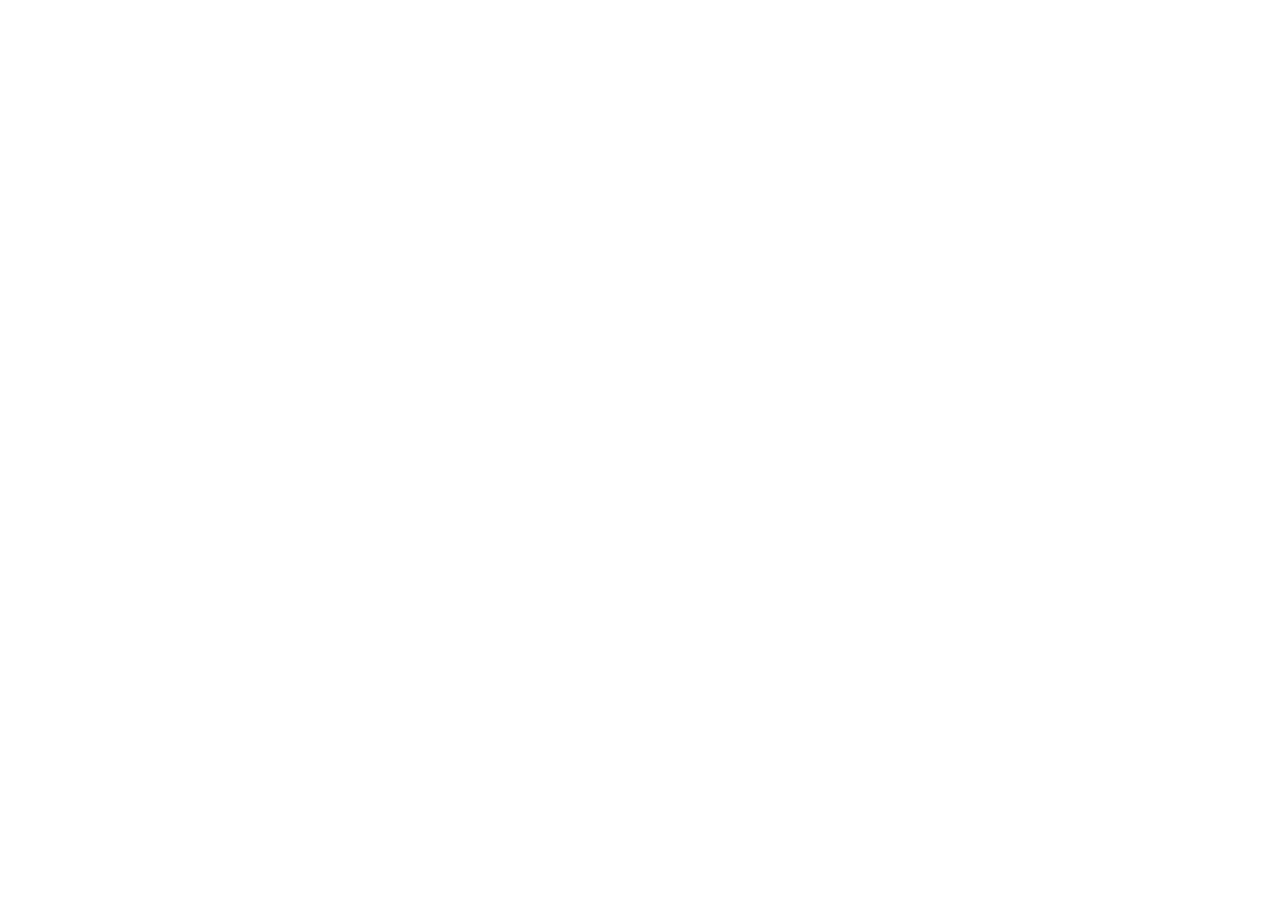
==== docs/index.html @ 8320aa5f "Initial commit" ====
<html>
    <head>
        <!-- Load the latest Swagger UI code and style from npm using unpkg.com -->
        <script src="https://unpkg.com/swagger-ui-dist@3/swagger-ui-bundle.js"></script>
        <link rel="stylesheet" type="text/css" href="https://unpkg.com/swagger-ui-dist@3/swagger-ui.css"/>
        <title>BNG Blaster Control Daemon</title>
    </head>
    <body>
        <div id="swagger-ui"></div> <!-- Div to hold the UI component -->
        <script>
            window.onload = function () {
                // Begin Swagger UI call region
                const ui = SwaggerUIBundle({
                    url: "swagger.yaml", //Location of Open API spec in the repo
                    dom_id: '#swagger-ui',
                    deepLinking: true,
                    presets: [
                        SwaggerUIBundle.presets.apis,
                        SwaggerUIBundle.SwaggerUIStandalonePreset
                    ],
                    plugins: [
                        SwaggerUIBundle.plugins.DownloadUrl
                    ],
                })
                window.ui = ui
            }
        </script>
    </body>
</html>
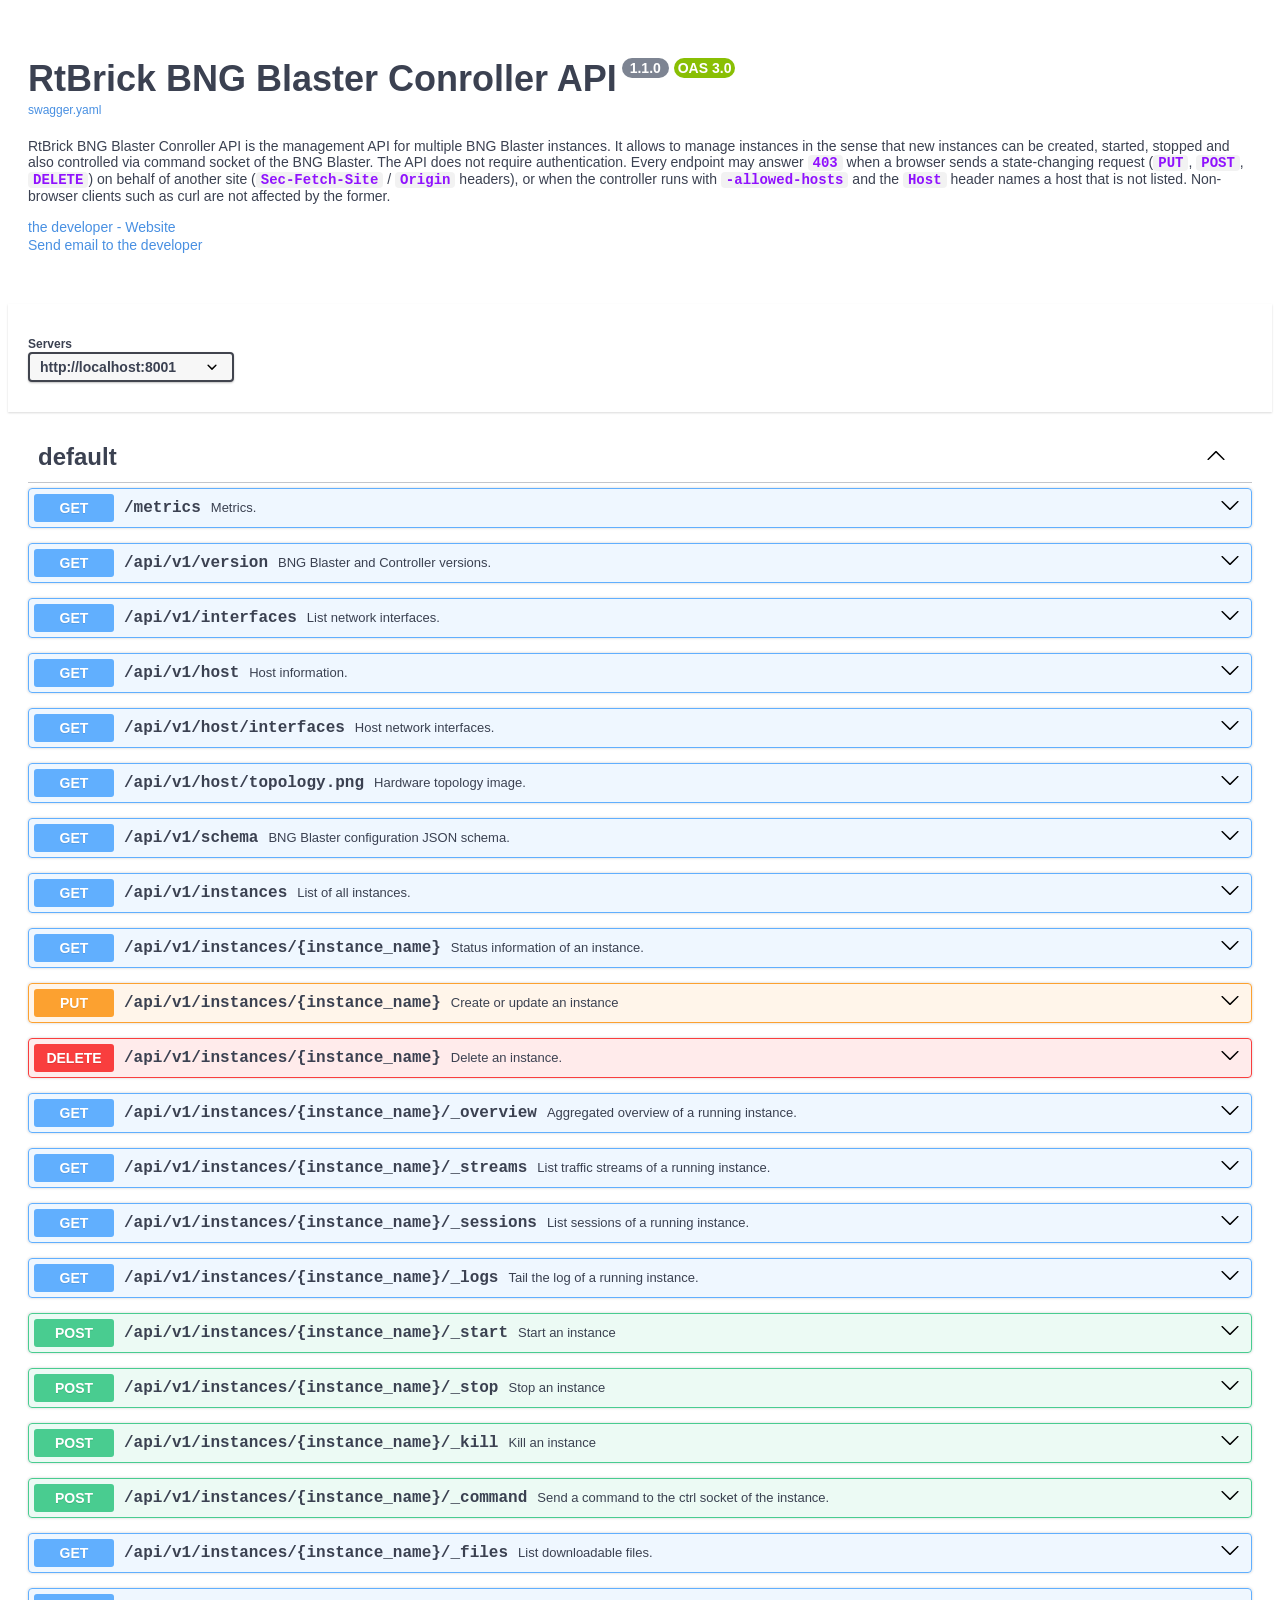
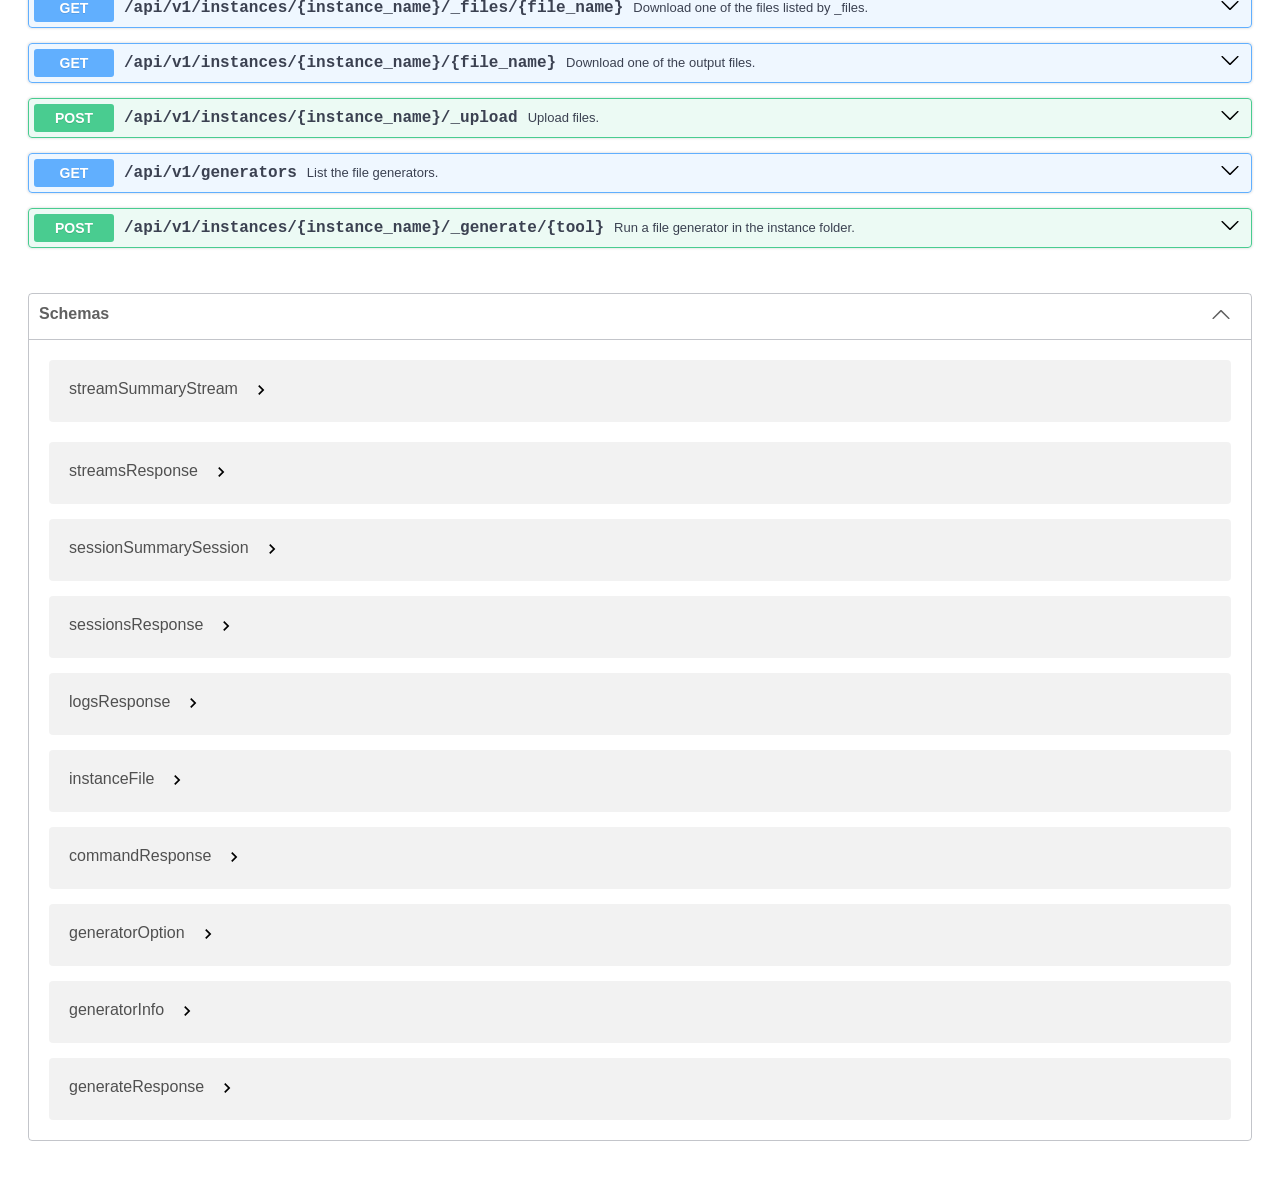
==== commit a0daaabc: "server: serve a vendored Swagger UI without inline script The /docs/ page loaded swagger-ui-dist@3 f" ====
--- a/docs/index.html
+++ b/docs/index.html
@@ -1,29 +1,16 @@
-<html>
+<!DOCTYPE html>
+<html lang="en">
     <head>
-        <!-- Load the latest Swagger UI code and style from npm using unpkg.com -->
-        <script src="https://unpkg.com/swagger-ui-dist@3/swagger-ui-bundle.js"></script>
-        <link rel="stylesheet" type="text/css" href="https://unpkg.com/swagger-ui-dist@3/swagger-ui.css"/>
+        <meta charset="utf-8">
         <title>BNG Blaster Control Daemon</title>
+        <!-- Swagger UI is vendored (swagger-ui/, see its README), so the page
+             loads no third-party script; served by the controller as well as
+             by GitHub Pages. -->
+        <link rel="stylesheet" type="text/css" href="swagger-ui/swagger-ui.css">
+        <script src="swagger-ui/swagger-ui-bundle.js"></script>
+        <script src="swagger-initializer.js"></script>
     </head>
     <body>
-        <div id="swagger-ui"></div> <!-- Div to hold the UI component -->
-        <script>
-            window.onload = function () {
-                // Begin Swagger UI call region
-                const ui = SwaggerUIBundle({
-                    url: "swagger.yaml", //Location of Open API spec in the repo
-                    dom_id: '#swagger-ui',
-                    deepLinking: true,
-                    presets: [
-                        SwaggerUIBundle.presets.apis,
-                        SwaggerUIBundle.SwaggerUIStandalonePreset
-                    ],
-                    plugins: [
-                        SwaggerUIBundle.plugins.DownloadUrl
-                    ],
-                })
-                window.ui = ui
-            }
-        </script>
+        <div id="swagger-ui"></div>
     </body>
-</html>+</html>
--- a/docs/swagger-ui/swagger-ui.css
+++ b/docs/swagger-ui/swagger-ui.css
@@ -0,0 +1,3 @@
+.swagger-ui{color:#3b4151;container-name:swagger-ui;container-type:inline-size;/*! normalize.css v7.0.0 | MIT License | github.com/necolas/normalize.css */font-family:sans-serif}.swagger-ui html{line-height:1.15;-ms-text-size-adjust:100%;-webkit-text-size-adjust:100%}.swagger-ui body{margin:0}.swagger-ui article,.swagger-ui aside,.swagger-ui footer,.swagger-ui header,.swagger-ui nav,.swagger-ui section{display:block}.swagger-ui h1{font-size:2em;margin:.67em 0}.swagger-ui figcaption,.swagger-ui figure,.swagger-ui main{display:block}.swagger-ui figure{margin:1em 40px}.swagger-ui hr{box-sizing:content-box;height:0;overflow:visible}.swagger-ui pre{font-family:monospace,monospace;font-size:1em}.swagger-ui a{background-color:transparent;-webkit-text-decoration-skip:objects}.swagger-ui abbr[title]{border-bottom:none;text-decoration:underline;-webkit-text-decoration:underline dotted;text-decoration:underline dotted}.swagger-ui b,.swagger-ui strong{font-weight:inherit;font-weight:bolder}.swagger-ui code,.swagger-ui kbd,.swagger-ui samp{font-family:monospace,monospace;font-size:1em}.swagger-ui dfn{font-style:italic}.swagger-ui mark{background-color:#ff0;color:#000}.swagger-ui small{font-size:80%}.swagger-ui sub,.swagger-ui sup{font-size:75%;line-height:0;position:relative;vertical-align:baseline}.swagger-ui sub{bottom:-.25em}.swagger-ui sup{top:-.5em}.swagger-ui audio,.swagger-ui video{display:inline-block}.swagger-ui audio:not([controls]){display:none;height:0}.swagger-ui img{border-style:none}.swagger-ui svg:not(:root){overflow:hidden}.swagger-ui button,.swagger-ui input,.swagger-ui optgroup,.swagger-ui select,.swagger-ui textarea{font-family:sans-serif;font-size:100%;line-height:1.15;margin:0}.swagger-ui button,.swagger-ui input{overflow:visible}.swagger-ui button,.swagger-ui select{text-transform:none}.swagger-ui [type=reset],.swagger-ui [type=submit],.swagger-ui button,.swagger-ui html [type=button]{-webkit-appearance:button}.swagger-ui [type=button]::-moz-focus-inner,.swagger-ui [type=reset]::-moz-focus-inner,.swagger-ui [type=submit]::-moz-focus-inner,.swagger-ui button::-moz-focus-inner{border-style:none;padding:0}.swagger-ui [type=button]:-moz-focusring,.swagger-ui [type=reset]:-moz-focusring,.swagger-ui [type=submit]:-moz-focusring,.swagger-ui button:-moz-focusring{outline:1px dotted ButtonText}.swagger-ui fieldset{padding:.35em .75em .625em}.swagger-ui legend{box-sizing:border-box;color:inherit;display:table;max-width:100%;padding:0;white-space:normal}.swagger-ui progress{display:inline-block;vertical-align:baseline}.swagger-ui textarea{overflow:auto}.swagger-ui [type=checkbox],.swagger-ui [type=radio]{box-sizing:border-box;padding:0}.swagger-ui [type=number]::-webkit-inner-spin-button,.swagger-ui [type=number]::-webkit-outer-spin-button{height:auto}.swagger-ui [type=search]{-webkit-appearance:textfield;outline-offset:-2px}.swagger-ui [type=search]::-webkit-search-cancel-button,.swagger-ui [type=search]::-webkit-search-decoration{-webkit-appearance:none}.swagger-ui ::-webkit-file-upload-button{-webkit-appearance:button;font:inherit}.swagger-ui details,.swagger-ui menu{display:block}.swagger-ui summary{display:list-item}.swagger-ui canvas{display:inline-block}.swagger-ui [hidden],.swagger-ui template{display:none}.swagger-ui .debug *{outline:1px solid gold}.swagger-ui .debug-white *{outline:1px solid #fff}.swagger-ui .debug-black *{outline:1px solid #000}.swagger-ui .debug-grid{background:transparent url([data-uri]) repeat 0 0}.swagger-ui .debug-grid-16{background:transparent url([data-uri]) repeat 0 0}.swagger-ui .debug-grid-8-solid{background:#fff url([data-uri]) repeat 0 0}.swagger-ui .debug-grid-16-solid{background:#fff url([data-uri]) repeat 0 0}.swagger-ui .border-box,.swagger-ui a,.swagger-ui article,.swagger-ui body,.swagger-ui code,.swagger-ui dd,.swagger-ui div,.swagger-ui dl,.swagger-ui dt,.swagger-ui fieldset,.swagger-ui footer,.swagger-ui form,.swagger-ui h1,.swagger-ui h2,.swagger-ui h3,.swagger-ui h4,.swagger-ui h5,.swagger-ui h6,.swagger-ui header,.swagger-ui html,.swagger-ui input[type=email],.swagger-ui input[type=number],.swagger-ui input[type=password],.swagger-ui input[type=tel],.swagger-ui input[type=text],.swagger-ui input[type=url],.swagger-ui legend,.swagger-ui li,.swagger-ui main,.swagger-ui ol,.swagger-ui p,.swagger-ui pre,.swagger-ui section,.swagger-ui table,.swagger-ui td,.swagger-ui textarea,.swagger-ui th,.swagger-ui tr,.swagger-ui ul{box-sizing:border-box}.swagger-ui .aspect-ratio{height:0;position:relative}.swagger-ui .aspect-ratio--16x9{padding-bottom:56.25%}.swagger-ui .aspect-ratio--9x16{padding-bottom:177.77%}.swagger-ui .aspect-ratio--4x3{padding-bottom:75%}.swagger-ui .aspect-ratio--3x4{padding-bottom:133.33%}.swagger-ui .aspect-ratio--6x4{padding-bottom:66.6%}.swagger-ui .aspect-ratio--4x6{padding-bottom:150%}.swagger-ui .aspect-ratio--8x5{padding-bottom:62.5%}.swagger-ui .aspect-ratio--5x8{padding-bottom:160%}.swagger-ui .aspect-ratio--7x5{padding-bottom:71.42%}.swagger-ui .aspect-ratio--5x7{padding-bottom:140%}.swagger-ui .aspect-ratio--1x1{padding-bottom:100%}.swagger-ui .aspect-ratio--object{bottom:0;height:100%;left:0;position:absolute;right:0;top:0;width:100%;z-index:100}@media screen and (min-width:30em){.swagger-ui .aspect-ratio-ns{height:0;position:relative}.swagger-ui .aspect-ratio--16x9-ns{padding-bottom:56.25%}.swagger-ui .aspect-ratio--9x16-ns{padding-bottom:177.77%}.swagger-ui .aspect-ratio--4x3-ns{padding-bottom:75%}.swagger-ui .aspect-ratio--3x4-ns{padding-bottom:133.33%}.swagger-ui .aspect-ratio--6x4-ns{padding-bottom:66.6%}.swagger-ui .aspect-ratio--4x6-ns{padding-bottom:150%}.swagger-ui .aspect-ratio--8x5-ns{padding-bottom:62.5%}.swagger-ui .aspect-ratio--5x8-ns{padding-bottom:160%}.swagger-ui .aspect-ratio--7x5-ns{padding-bottom:71.42%}.swagger-ui .aspect-ratio--5x7-ns{padding-bottom:140%}.swagger-ui .aspect-ratio--1x1-ns{padding-bottom:100%}.swagger-ui .aspect-ratio--object-ns{bottom:0;height:100%;left:0;position:absolute;right:0;top:0;width:100%;z-index:100}}@media screen and (min-width:30em)and (max-width:60em){.swagger-ui .aspect-ratio-m{height:0;position:relative}.swagger-ui .aspect-ratio--16x9-m{padding-bottom:56.25%}.swagger-ui .aspect-ratio--9x16-m{padding-bottom:177.77%}.swagger-ui .aspect-ratio--4x3-m{padding-bottom:75%}.swagger-ui .aspect-ratio--3x4-m{padding-bottom:133.33%}.swagger-ui .aspect-ratio--6x4-m{padding-bottom:66.6%}.swagger-ui .aspect-ratio--4x6-m{padding-bottom:150%}.swagger-ui .aspect-ratio--8x5-m{padding-bottom:62.5%}.swagger-ui .aspect-ratio--5x8-m{padding-bottom:160%}.swagger-ui .aspect-ratio--7x5-m{padding-bottom:71.42%}.swagger-ui .aspect-ratio--5x7-m{padding-bottom:140%}.swagger-ui .aspect-ratio--1x1-m{padding-bottom:100%}.swagger-ui .aspect-ratio--object-m{bottom:0;height:100%;left:0;position:absolute;right:0;top:0;width:100%;z-index:100}}@media screen and (min-width:60em){.swagger-ui .aspect-ratio-l{height:0;position:relative}.swagger-ui .aspect-ratio--16x9-l{padding-bottom:56.25%}.swagger-ui .aspect-ratio--9x16-l{padding-bottom:177.77%}.swagger-ui .aspect-ratio--4x3-l{padding-bottom:75%}.swagger-ui .aspect-ratio--3x4-l{padding-bottom:133.33%}.swagger-ui .aspect-ratio--6x4-l{padding-bottom:66.6%}.swagger-ui .aspect-ratio--4x6-l{padding-bottom:150%}.swagger-ui .aspect-ratio--8x5-l{padding-bottom:62.5%}.swagger-ui .aspect-ratio--5x8-l{padding-bottom:160%}.swagger-ui .aspect-ratio--7x5-l{padding-bottom:71.42%}.swagger-ui .aspect-ratio--5x7-l{padding-bottom:140%}.swagger-ui .aspect-ratio--1x1-l{padding-bottom:100%}.swagger-ui .aspect-ratio--object-l{bottom:0;height:100%;left:0;position:absolute;right:0;top:0;width:100%;z-index:100}}.swagger-ui img{max-width:100%}.swagger-ui .cover{background-size:cover!important}.swagger-ui .contain{background-size:contain!important}@media screen and (min-width:30em){.swagger-ui .cover-ns{background-size:cover!important}.swagger-ui .contain-ns{background-size:contain!important}}@media screen and (min-width:30em)and (max-width:60em){.swagger-ui .cover-m{background-size:cover!important}.swagger-ui .contain-m{background-size:contain!important}}@media screen and (min-width:60em){.swagger-ui .cover-l{background-size:cover!important}.swagger-ui .contain-l{background-size:contain!important}}.swagger-ui .bg-center{background-position:50%;background-repeat:no-repeat}.swagger-ui .bg-top{background-position:top;background-repeat:no-repeat}.swagger-ui .bg-right{background-position:100%;background-repeat:no-repeat}.swagger-ui .bg-bottom{background-position:bottom;background-repeat:no-repeat}.swagger-ui .bg-left{background-position:0;background-repeat:no-repeat}@media screen and (min-width:30em){.swagger-ui .bg-center-ns{background-position:50%;background-repeat:no-repeat}.swagger-ui .bg-top-ns{background-position:top;background-repeat:no-repeat}.swagger-ui .bg-right-ns{background-position:100%;background-repeat:no-repeat}.swagger-ui .bg-bottom-ns{background-position:bottom;background-repeat:no-repeat}.swagger-ui .bg-left-ns{background-position:0;background-repeat:no-repeat}}@media screen and (min-width:30em)and (max-width:60em){.swagger-ui .bg-center-m{background-position:50%;background-repeat:no-repeat}.swagger-ui .bg-top-m{background-position:top;background-repeat:no-repeat}.swagger-ui .bg-right-m{background-position:100%;background-repeat:no-repeat}.swagger-ui .bg-bottom-m{background-position:bottom;background-repeat:no-repeat}.swagger-ui .bg-left-m{background-position:0;background-repeat:no-repeat}}@media screen and (min-width:60em){.swagger-ui .bg-center-l{background-position:50%;background-repeat:no-repeat}.swagger-ui .bg-top-l{background-position:top;background-repeat:no-repeat}.swagger-ui .bg-right-l{background-position:100%;background-repeat:no-repeat}.swagger-ui .bg-bottom-l{background-position:bottom;background-repeat:no-repeat}.swagger-ui .bg-left-l{background-position:0;background-repeat:no-repeat}}.swagger-ui .outline{outline:1px solid}.swagger-ui .outline-transparent{outline:1px solid transparent}.swagger-ui .outline-0{outline:0}@media screen and (min-width:30em){.swagger-ui .outline-ns{outline:1px solid}.swagger-ui .outline-transparent-ns{outline:1px solid transparent}.swagger-ui .outline-0-ns{outline:0}}@media screen and (min-width:30em)and (max-width:60em){.swagger-ui .outline-m{outline:1px solid}.swagger-ui .outline-transparent-m{outline:1px solid transparent}.swagger-ui .outline-0-m{outline:0}}@media screen and (min-width:60em){.swagger-ui .outline-l{outline:1px solid}.swagger-ui .outline-transparent-l{outline:1px solid transparent}.swagger-ui .outline-0-l{outline:0}}.swagger-ui .ba{border-style:solid;border-width:1px}.swagger-ui .bt{border-top-style:solid;border-top-width:1px}.swagger-ui .br{border-right-style:solid;border-right-width:1px}.swagger-ui .bb{border-bottom-style:solid;border-bottom-width:1px}.swagger-ui .bl{border-left-style:solid;border-left-width:1px}.swagger-ui .bn{border-style:none;border-width:0}@media screen and (min-width:30em){.swagger-ui .ba-ns{border-style:solid;border-width:1px}.swagger-ui .bt-ns{border-top-style:solid;border-top-width:1px}.swagger-ui .br-ns{border-right-style:solid;border-right-width:1px}.swagger-ui .bb-ns{border-bottom-style:solid;border-bottom-width:1px}.swagger-ui .bl-ns{border-left-style:solid;border-left-width:1px}.swagger-ui .bn-ns{border-style:none;border-width:0}}@media screen and (min-width:30em)and (max-width:60em){.swagger-ui .ba-m{border-style:solid;border-width:1px}.swagger-ui .bt-m{border-top-style:solid;border-top-width:1px}.swagger-ui .br-m{border-right-style:solid;border-right-width:1px}.swagger-ui .bb-m{border-bottom-style:solid;border-bottom-width:1px}.swagger-ui .bl-m{border-left-style:solid;border-left-width:1px}.swagger-ui .bn-m{border-style:none;border-width:0}}@media screen and (min-width:60em){.swagger-ui .ba-l{border-style:solid;border-width:1px}.swagger-ui .bt-l{border-top-style:solid;border-top-width:1px}.swagger-ui .br-l{border-right-style:solid;border-right-width:1px}.swagger-ui .bb-l{border-bottom-style:solid;border-bottom-width:1px}.swagger-ui .bl-l{border-left-style:solid;border-left-width:1px}.swagger-ui .bn-l{border-style:none;border-width:0}}.swagger-ui .b--black{border-color:#000}.swagger-ui .b--near-black{border-color:#111}.swagger-ui .b--dark-gray{border-color:#333}.swagger-ui .b--mid-gray{border-color:#555}.swagger-ui .b--gray{border-color:#777}.swagger-ui .b--silver{border-color:#999}.swagger-ui .b--light-silver{border-color:#aaa}.swagger-ui .b--moon-gray{border-color:#ccc}.swagger-ui .b--light-gray{border-color:#eee}.swagger-ui .b--near-white{border-color:#f4f4f4}.swagger-ui .b--white{border-color:#fff}.swagger-ui .b--white-90{border-color:hsla(0,0%,100%,.9)}.swagger-ui .b--white-80{border-color:hsla(0,0%,100%,.8)}.swagger-ui .b--white-70{border-color:hsla(0,0%,100%,.7)}.swagger-ui .b--white-60{border-color:hsla(0,0%,100%,.6)}.swagger-ui .b--white-50{border-color:hsla(0,0%,100%,.5)}.swagger-ui .b--white-40{border-color:hsla(0,0%,100%,.4)}.swagger-ui .b--white-30{border-color:hsla(0,0%,100%,.3)}.swagger-ui .b--white-20{border-color:hsla(0,0%,100%,.2)}.swagger-ui .b--white-10{border-color:hsla(0,0%,100%,.1)}.swagger-ui .b--white-05{border-color:hsla(0,0%,100%,.05)}.swagger-ui .b--white-025{border-color:hsla(0,0%,100%,.025)}.swagger-ui .b--white-0125{border-color:hsla(0,0%,100%,.013)}.swagger-ui .b--black-90{border-color:rgba(0,0,0,.9)}.swagger-ui .b--black-80{border-color:rgba(0,0,0,.8)}.swagger-ui .b--black-70{border-color:rgba(0,0,0,.7)}.swagger-ui .b--black-60{border-color:rgba(0,0,0,.6)}.swagger-ui .b--black-50{border-color:rgba(0,0,0,.5)}.swagger-ui .b--black-40{border-color:rgba(0,0,0,.4)}.swagger-ui .b--black-30{border-color:rgba(0,0,0,.3)}.swagger-ui .b--black-20{border-color:rgba(0,0,0,.2)}.swagger-ui .b--black-10{border-color:rgba(0,0,0,.1)}.swagger-ui .b--black-05{border-color:rgba(0,0,0,.05)}.swagger-ui .b--black-025{border-color:rgba(0,0,0,.025)}.swagger-ui .b--black-0125{border-color:rgba(0,0,0,.013)}.swagger-ui .b--dark-red{border-color:#e7040f}.swagger-ui .b--red{border-color:#ff4136}.swagger-ui .b--light-red{border-color:#ff725c}.swagger-ui .b--orange{border-color:#ff6300}.swagger-ui .b--gold{border-color:#ffb700}.swagger-ui .b--yellow{border-color:gold}.swagger-ui .b--light-yellow{border-color:#fbf1a9}.swagger-ui .b--purple{border-color:#5e2ca5}.swagger-ui .b--light-purple{border-color:#a463f2}.swagger-ui .b--dark-pink{border-color:#d5008f}.swagger-ui .b--hot-pink{border-color:#ff41b4}.swagger-ui .b--pink{border-color:#ff80cc}.swagger-ui .b--light-pink{border-color:#ffa3d7}.swagger-ui .b--dark-green{border-color:#137752}.swagger-ui .b--green{border-color:#19a974}.swagger-ui .b--light-green{border-color:#9eebcf}.swagger-ui .b--navy{border-color:#001b44}.swagger-ui .b--dark-blue{border-color:#00449e}.swagger-ui .b--blue{border-color:#357edd}.swagger-ui .b--light-blue{border-color:#96ccff}.swagger-ui .b--lightest-blue{border-color:#cdecff}.swagger-ui .b--washed-blue{border-color:#f6fffe}.swagger-ui .b--washed-green{border-color:#e8fdf5}.swagger-ui .b--washed-yellow{border-color:#fffceb}.swagger-ui .b--washed-red{border-color:#ffdfdf}.swagger-ui .b--transparent{border-color:transparent}.swagger-ui .b--inherit{border-color:inherit}.swagger-ui .br0{border-radius:0}.swagger-ui .br1{border-radius:.125rem}.swagger-ui .br2{border-radius:.25rem}.swagger-ui .br3{border-radius:.5rem}.swagger-ui .br4{border-radius:1rem}.swagger-ui .br-100{border-radius:100%}.swagger-ui .br-pill{border-radius:9999px}.swagger-ui .br--bottom{border-top-left-radius:0;border-top-right-radius:0}.swagger-ui .br--top{border-bottom-left-radius:0;border-bottom-right-radius:0}.swagger-ui .br--right{border-bottom-left-radius:0;border-top-left-radius:0}.swagger-ui .br--left{border-bottom-right-radius:0;border-top-right-radius:0}@media screen and (min-width:30em){.swagger-ui .br0-ns{border-radius:0}.swagger-ui .br1-ns{border-radius:.125rem}.swagger-ui .br2-ns{border-radius:.25rem}.swagger-ui .br3-ns{border-radius:.5rem}.swagger-ui .br4-ns{border-radius:1rem}.swagger-ui .br-100-ns{border-radius:100%}.swagger-ui .br-pill-ns{border-radius:9999px}.swagger-ui .br--bottom-ns{border-top-left-radius:0;border-top-right-radius:0}.swagger-ui .br--top-ns{border-bottom-left-radius:0;border-bottom-right-radius:0}.swagger-ui .br--right-ns{border-bottom-left-radius:0;border-top-left-radius:0}.swagger-ui .br--left-ns{border-bottom-right-radius:0;border-top-right-radius:0}}@media screen and (min-width:30em)and (max-width:60em){.swagger-ui .br0-m{border-radius:0}.swagger-ui .br1-m{border-radius:.125rem}.swagger-ui .br2-m{border-radius:.25rem}.swagger-ui .br3-m{border-radius:.5rem}.swagger-ui .br4-m{border-radius:1rem}.swagger-ui .br-100-m{border-radius:100%}.swagger-ui .br-pill-m{border-radius:9999px}.swagger-ui .br--bottom-m{border-top-left-radius:0;border-top-right-radius:0}.swagger-ui .br--top-m{border-bottom-left-radius:0;border-bottom-right-radius:0}.swagger-ui .br--right-m{border-bottom-left-radius:0;border-top-left-radius:0}.swagger-ui .br--left-m{border-bottom-right-radius:0;border-top-right-radius:0}}@media screen and (min-width:60em){.swagger-ui .br0-l{border-radius:0}.swagger-ui .br1-l{border-radius:.125rem}.swagger-ui .br2-l{border-radius:.25rem}.swagger-ui .br3-l{border-radius:.5rem}.swagger-ui .br4-l{border-radius:1rem}.swagger-ui .br-100-l{border-radius:100%}.swagger-ui .br-pill-l{border-radius:9999px}.swagger-ui .br--bottom-l{border-top-left-radius:0;border-top-right-radius:0}.swagger-ui .br--top-l{border-bottom-left-radius:0;border-bottom-right-radius:0}.swagger-ui .br--right-l{border-bottom-left-radius:0;border-top-left-radius:0}.swagger-ui .br--left-l{border-bottom-right-radius:0;border-top-right-radius:0}}.swagger-ui .b--dotted{border-style:dotted}.swagger-ui .b--dashed{border-style:dashed}.swagger-ui .b--solid{border-style:solid}.swagger-ui .b--none{border-style:none}@media screen and (min-width:30em){.swagger-ui .b--dotted-ns{border-style:dotted}.swagger-ui .b--dashed-ns{border-style:dashed}.swagger-ui .b--solid-ns{border-style:solid}.swagger-ui .b--none-ns{border-style:none}}@media screen and (min-width:30em)and (max-width:60em){.swagger-ui .b--dotted-m{border-style:dotted}.swagger-ui .b--dashed-m{border-style:dashed}.swagger-ui .b--solid-m{border-style:solid}.swagger-ui .b--none-m{border-style:none}}@media screen and (min-width:60em){.swagger-ui .b--dotted-l{border-style:dotted}.swagger-ui .b--dashed-l{border-style:dashed}.swagger-ui .b--solid-l{border-style:solid}.swagger-ui .b--none-l{border-style:none}}.swagger-ui .bw0{border-width:0}.swagger-ui .bw1{border-width:.125rem}.swagger-ui .bw2{border-width:.25rem}.swagger-ui .bw3{border-width:.5rem}.swagger-ui .bw4{border-width:1rem}.swagger-ui .bw5{border-width:2rem}.swagger-ui .bt-0{border-top-width:0}.swagger-ui .br-0{border-right-width:0}.swagger-ui .bb-0{border-bottom-width:0}.swagger-ui .bl-0{border-left-width:0}@media screen and (min-width:30em){.swagger-ui .bw0-ns{border-width:0}.swagger-ui .bw1-ns{border-width:.125rem}.swagger-ui .bw2-ns{border-width:.25rem}.swagger-ui .bw3-ns{border-width:.5rem}.swagger-ui .bw4-ns{border-width:1rem}.swagger-ui .bw5-ns{border-width:2rem}.swagger-ui .bt-0-ns{border-top-width:0}.swagger-ui .br-0-ns{border-right-width:0}.swagger-ui .bb-0-ns{border-bottom-width:0}.swagger-ui .bl-0-ns{border-left-width:0}}@media screen and (min-width:30em)and (max-width:60em){.swagger-ui .bw0-m{border-width:0}.swagger-ui .bw1-m{border-width:.125rem}.swagger-ui .bw2-m{border-width:.25rem}.swagger-ui .bw3-m{border-width:.5rem}.swagger-ui .bw4-m{border-width:1rem}.swagger-ui .bw5-m{border-width:2rem}.swagger-ui .bt-0-m{border-top-width:0}.swagger-ui .br-0-m{border-right-width:0}.swagger-ui .bb-0-m{border-bottom-width:0}.swagger-ui .bl-0-m{border-left-width:0}}@media screen and (min-width:60em){.swagger-ui .bw0-l{border-width:0}.swagger-ui .bw1-l{border-width:.125rem}.swagger-ui .bw2-l{border-width:.25rem}.swagger-ui .bw3-l{border-width:.5rem}.swagger-ui .bw4-l{border-width:1rem}.swagger-ui .bw5-l{border-width:2rem}.swagger-ui .bt-0-l{border-top-width:0}.swagger-ui .br-0-l{border-right-width:0}.swagger-ui .bb-0-l{border-bottom-width:0}.swagger-ui .bl-0-l{border-left-width:0}}.swagger-ui .shadow-1{box-shadow:0 0 4px 2px rgba(0,0,0,.2)}.swagger-ui .shadow-2{box-shadow:0 0 8px 2px rgba(0,0,0,.2)}.swagger-ui .shadow-3{box-shadow:2px 2px 4px 2px rgba(0,0,0,.2)}.swagger-ui .shadow-4{box-shadow:2px 2px 8px 0 rgba(0,0,0,.2)}.swagger-ui .shadow-5{box-shadow:4px 4px 8px 0 rgba(0,0,0,.2)}@media screen and (min-width:30em){.swagger-ui .shadow-1-ns{box-shadow:0 0 4px 2px rgba(0,0,0,.2)}.swagger-ui .shadow-2-ns{box-shadow:0 0 8px 2px rgba(0,0,0,.2)}.swagger-ui .shadow-3-ns{box-shadow:2px 2px 4px 2px rgba(0,0,0,.2)}.swagger-ui .shadow-4-ns{box-shadow:2px 2px 8px 0 rgba(0,0,0,.2)}.swagger-ui .shadow-5-ns{box-shadow:4px 4px 8px 0 rgba(0,0,0,.2)}}@media screen and (min-width:30em)and (max-width:60em){.swagger-ui .shadow-1-m{box-shadow:0 0 4px 2px rgba(0,0,0,.2)}.swagger-ui .shadow-2-m{box-shadow:0 0 8px 2px rgba(0,0,0,.2)}.swagger-ui .shadow-3-m{box-shadow:2px 2px 4px 2px rgba(0,0,0,.2)}.swagger-ui .shadow-4-m{box-shadow:2px 2px 8px 0 rgba(0,0,0,.2)}.swagger-ui .shadow-5-m{box-shadow:4px 4px 8px 0 rgba(0,0,0,.2)}}@media screen and (min-width:60em){.swagger-ui .shadow-1-l{box-shadow:0 0 4px 2px rgba(0,0,0,.2)}.swagger-ui .shadow-2-l{box-shadow:0 0 8px 2px rgba(0,0,0,.2)}.swagger-ui .shadow-3-l{box-shadow:2px 2px 4px 2px rgba(0,0,0,.2)}.swagger-ui .shadow-4-l{box-shadow:2px 2px 8px 0 rgba(0,0,0,.2)}.swagger-ui .shadow-5-l{box-shadow:4px 4px 8px 0 rgba(0,0,0,.2)}}.swagger-ui .pre{overflow-x:auto;overflow-y:hidden;overflow:scroll}.swagger-ui .top-0{top:0}.swagger-ui .right-0{right:0}.swagger-ui .bottom-0{bottom:0}.swagger-ui .left-0{left:0}.swagger-ui .top-1{top:1rem}.swagger-ui .right-1{right:1rem}.swagger-ui .bottom-1{bottom:1rem}.swagger-ui .left-1{left:1rem}.swagger-ui .top-2{top:2rem}.swagger-ui .right-2{right:2rem}.swagger-ui .bottom-2{bottom:2rem}.swagger-ui .left-2{left:2rem}.swagger-ui .top--1{top:-1rem}.swagger-ui .right--1{right:-1rem}.swagger-ui .bottom--1{bottom:-1rem}.swagger-ui .left--1{left:-1rem}.swagger-ui .top--2{top:-2rem}.swagger-ui .right--2{right:-2rem}.swagger-ui .bottom--2{bottom:-2rem}.swagger-ui .left--2{left:-2rem}.swagger-ui .absolute--fill{bottom:0;left:0;right:0;top:0}@media screen and (min-width:30em){.swagger-ui .top-0-ns{top:0}.swagger-ui .left-0-ns{left:0}.swagger-ui .right-0-ns{right:0}.swagger-ui .bottom-0-ns{bottom:0}.swagger-ui .top-1-ns{top:1rem}.swagger-ui .left-1-ns{left:1rem}.swagger-ui .right-1-ns{right:1rem}.swagger-ui .bottom-1-ns{bottom:1rem}.swagger-ui .top-2-ns{top:2rem}.swagger-ui .left-2-ns{left:2rem}.swagger-ui .right-2-ns{right:2rem}.swagger-ui .bottom-2-ns{bottom:2rem}.swagger-ui .top--1-ns{top:-1rem}.swagger-ui .right--1-ns{right:-1rem}.swagger-ui .bottom--1-ns{bottom:-1rem}.swagger-ui .left--1-ns{left:-1rem}.swagger-ui .top--2-ns{top:-2rem}.swagger-ui .right--2-ns{right:-2rem}.swagger-ui .bottom--2-ns{bottom:-2rem}.swagger-ui .left--2-ns{left:-2rem}.swagger-ui .absolute--fill-ns{bottom:0;left:0;right:0;top:0}}@media screen and (min-width:30em)and (max-width:60em){.swagger-ui .top-0-m{top:0}.swagger-ui .left-0-m{left:0}.swagger-ui .right-0-m{right:0}.swagger-ui .bottom-0-m{bottom:0}.swagger-ui .top-1-m{top:1rem}.swagger-ui .left-1-m{left:1rem}.swagger-ui .right-1-m{right:1rem}.swagger-ui .bottom-1-m{bottom:1rem}.swagger-ui .top-2-m{top:2rem}.swagger-ui .left-2-m{left:2rem}.swagger-ui .right-2-m{right:2rem}.swagger-ui .bottom-2-m{bottom:2rem}.swagger-ui .top--1-m{top:-1rem}.swagger-ui .right--1-m{right:-1rem}.swagger-ui .bottom--1-m{bottom:-1rem}.swagger-ui .left--1-m{left:-1rem}.swagger-ui .top--2-m{top:-2rem}.swagger-ui .right--2-m{right:-2rem}.swagger-ui .bottom--2-m{bottom:-2rem}.swagger-ui .left--2-m{left:-2rem}.swagger-ui .absolute--fill-m{bottom:0;left:0;right:0;top:0}}@media screen and (min-width:60em){.swagger-ui .top-0-l{top:0}.swagger-ui .left-0-l{left:0}.swagger-ui .right-0-l{right:0}.swagger-ui .bottom-0-l{bottom:0}.swagger-ui .top-1-l{top:1rem}.swagger-ui .left-1-l{left:1rem}.swagger-ui .right-1-l{right:1rem}.swagger-ui .bottom-1-l{bottom:1rem}.swagger-ui .top-2-l{top:2rem}.swagger-ui .left-2-l{left:2rem}.swagger-ui .right-2-l{right:2rem}.swagger-ui .bottom-2-l{bottom:2rem}.swagger-ui .top--1-l{top:-1rem}.swagger-ui .right--1-l{right:-1rem}.swagger-ui .bottom--1-l{bottom:-1rem}.swagger-ui .left--1-l{left:-1rem}.swagger-ui .top--2-l{top:-2rem}.swagger-ui .right--2-l{right:-2rem}.swagger-ui .bottom--2-l{bottom:-2rem}.swagger-ui .left--2-l{left:-2rem}.swagger-ui .absolute--fill-l{bottom:0;left:0;right:0;top:0}}.swagger-ui .cf:after,.swagger-ui .cf:before{content:" ";display:table}.swagger-ui .cf:after{clear:both}.swagger-ui .cf{zoom:1}.swagger-ui .cl{clear:left}.swagger-ui .cr{clear:right}.swagger-ui .cb{clear:both}.swagger-ui .cn{clear:none}@media screen and (min-width:30em){.swagger-ui .cl-ns{clear:left}.swagger-ui .cr-ns{clear:right}.swagger-ui .cb-ns{clear:both}.swagger-ui .cn-ns{clear:none}}@media screen and (min-width:30em)and (max-width:60em){.swagger-ui .cl-m{clear:left}.swagger-ui .cr-m{clear:right}.swagger-ui .cb-m{clear:both}.swagger-ui .cn-m{clear:none}}@media screen and (min-width:60em){.swagger-ui .cl-l{clear:left}.swagger-ui .cr-l{clear:right}.swagger-ui .cb-l{clear:both}.swagger-ui .cn-l{clear:none}}.swagger-ui .flex{display:flex}.swagger-ui .inline-flex{display:inline-flex}.swagger-ui .flex-auto{flex:1 1 auto;min-height:0;min-width:0}.swagger-ui .flex-none{flex:none}.swagger-ui .flex-column{flex-direction:column}.swagger-ui .flex-row{flex-direction:row}.swagger-ui .flex-wrap{flex-wrap:wrap}.swagger-ui .flex-nowrap{flex-wrap:nowrap}.swagger-ui .flex-wrap-reverse{flex-wrap:wrap-reverse}.swagger-ui .flex-column-reverse{flex-direction:column-reverse}.swagger-ui .flex-row-reverse{flex-direction:row-reverse}.swagger-ui .items-start{align-items:flex-start}.swagger-ui .items-end{align-items:flex-end}.swagger-ui .items-center{align-items:center}.swagger-ui .items-baseline{align-items:baseline}.swagger-ui .items-stretch{align-items:stretch}.swagger-ui .self-start{align-self:flex-start}.swagger-ui .self-end{align-self:flex-end}.swagger-ui .self-center{align-self:center}.swagger-ui .self-baseline{align-self:baseline}.swagger-ui .self-stretch{align-self:stretch}.swagger-ui .justify-start{justify-content:flex-start}.swagger-ui .justify-end{justify-content:flex-end}.swagger-ui .justify-center{justify-content:center}.swagger-ui .justify-between{justify-content:space-between}.swagger-ui .justify-around{justify-content:space-around}.swagger-ui .content-start{align-content:flex-start}.swagger-ui .content-end{align-content:flex-end}.swagger-ui .content-center{align-content:center}.swagger-ui .content-between{align-content:space-between}.swagger-ui .content-around{align-content:space-around}.swagger-ui .content-stretch{align-content:stretch}.swagger-ui .order-0{order:0}.swagger-ui .order-1{order:1}.swagger-ui .order-2{order:2}.swagger-ui .order-3{order:3}.swagger-ui .order-4{order:4}.swagger-ui .order-5{order:5}.swagger-ui .order-6{order:6}.swagger-ui .order-7{order:7}.swagger-ui .order-8{order:8}.swagger-ui .order-last{order:99999}.swagger-ui .flex-grow-0{flex-grow:0}.swagger-ui .flex-grow-1{flex-grow:1}.swagger-ui .flex-shrink-0{flex-shrink:0}.swagger-ui .flex-shrink-1{flex-shrink:1}@media screen and (min-width:30em){.swagger-ui .flex-ns{display:flex}.swagger-ui .inline-flex-ns{display:inline-flex}.swagger-ui .flex-auto-ns{flex:1 1 auto;min-height:0;min-width:0}.swagger-ui .flex-none-ns{flex:none}.swagger-ui .flex-column-ns{flex-direction:column}.swagger-ui .flex-row-ns{flex-direction:row}.swagger-ui .flex-wrap-ns{flex-wrap:wrap}.swagger-ui .flex-nowrap-ns{flex-wrap:nowrap}.swagger-ui .flex-wrap-reverse-ns{flex-wrap:wrap-reverse}.swagger-ui .flex-column-reverse-ns{flex-direction:column-reverse}.swagger-ui .flex-row-reverse-ns{flex-direction:row-reverse}.swagger-ui .items-start-ns{align-items:flex-start}.swagger-ui .items-end-ns{align-items:flex-end}.swagger-ui .items-center-ns{align-items:center}.swagger-ui .items-baseline-ns{align-items:baseline}.swagger-ui .items-stretch-ns{align-items:stretch}.swagger-ui .self-start-ns{align-self:flex-start}.swagger-ui .self-end-ns{align-self:flex-end}.swagger-ui .self-center-ns{align-self:center}.swagger-ui .self-baseline-ns{align-self:baseline}.swagger-ui .self-stretch-ns{align-self:stretch}.swagger-ui .justify-start-ns{justify-content:flex-start}.swagger-ui .justify-end-ns{justify-content:flex-end}.swagger-ui .justify-center-ns{justify-content:center}.swagger-ui .justify-between-ns{justify-content:space-between}.swagger-ui .justify-around-ns{justify-content:space-around}.swagger-ui .content-start-ns{align-content:flex-start}.swagger-ui .content-end-ns{align-content:flex-end}.swagger-ui .content-center-ns{align-content:center}.swagger-ui .content-between-ns{align-content:space-between}.swagger-ui .content-around-ns{align-content:space-around}.swagger-ui .content-stretch-ns{align-content:stretch}.swagger-ui .order-0-ns{order:0}.swagger-ui .order-1-ns{order:1}.swagger-ui .order-2-ns{order:2}.swagger-ui .order-3-ns{order:3}.swagger-ui .order-4-ns{order:4}.swagger-ui .order-5-ns{order:5}.swagger-ui .order-6-ns{order:6}.swagger-ui .order-7-ns{order:7}.swagger-ui .order-8-ns{order:8}.swagger-ui .order-last-ns{order:99999}.swagger-ui .flex-grow-0-ns{flex-grow:0}.swagger-ui .flex-grow-1-ns{flex-grow:1}.swagger-ui .flex-shrink-0-ns{flex-shrink:0}.swagger-ui .flex-shrink-1-ns{flex-shrink:1}}@media screen and (min-width:30em)and (max-width:60em){.swagger-ui .flex-m{display:flex}.swagger-ui .inline-flex-m{display:inline-flex}.swagger-ui .flex-auto-m{flex:1 1 auto;min-height:0;min-width:0}.swagger-ui .flex-none-m{flex:none}.swagger-ui .flex-column-m{flex-direction:column}.swagger-ui .flex-row-m{flex-direction:row}.swagger-ui .flex-wrap-m{flex-wrap:wrap}.swagger-ui .flex-nowrap-m{flex-wrap:nowrap}.swagger-ui .flex-wrap-reverse-m{flex-wrap:wrap-reverse}.swagger-ui .flex-column-reverse-m{flex-direction:column-reverse}.swagger-ui .flex-row-reverse-m{flex-direction:row-reverse}.swagger-ui .items-start-m{align-items:flex-start}.swagger-ui .items-end-m{align-items:flex-end}.swagger-ui .items-center-m{align-items:center}.swagger-ui .items-baseline-m{align-items:baseline}.swagger-ui .items-stretch-m{align-items:stretch}.swagger-ui .self-start-m{align-self:flex-start}.swagger-ui .self-end-m{align-self:flex-end}.swagger-ui .self-center-m{align-self:center}.swagger-ui .self-baseline-m{align-self:baseline}.swagger-ui .self-stretch-m{align-self:stretch}.swagger-ui .justify-start-m{justify-content:flex-start}.swagger-ui .justify-end-m{justify-content:flex-end}.swagger-ui .justify-center-m{justify-content:center}.swagger-ui .justify-between-m{justify-content:space-between}.swagger-ui .justify-around-m{justify-content:space-around}.swagger-ui .content-start-m{align-content:flex-start}.swagger-ui .content-end-m{align-content:flex-end}.swagger-ui .content-center-m{align-content:center}.swagger-ui .content-between-m{align-content:space-between}.swagger-ui .content-around-m{align-content:space-around}.swagger-ui .content-stretch-m{align-content:stretch}.swagger-ui .order-0-m{order:0}.swagger-ui .order-1-m{order:1}.swagger-ui .order-2-m{order:2}.swagger-ui .order-3-m{order:3}.swagger-ui .order-4-m{order:4}.swagger-ui .order-5-m{order:5}.swagger-ui .order-6-m{order:6}.swagger-ui .order-7-m{order:7}.swagger-ui .order-8-m{order:8}.swagger-ui .order-last-m{order:99999}.swagger-ui .flex-grow-0-m{flex-grow:0}.swagger-ui .flex-grow-1-m{flex-grow:1}.swagger-ui .flex-shrink-0-m{flex-shrink:0}.swagger-ui .flex-shrink-1-m{flex-shrink:1}}@media screen and (min-width:60em){.swagger-ui .flex-l{display:flex}.swagger-ui .inline-flex-l{display:inline-flex}.swagger-ui .flex-auto-l{flex:1 1 auto;min-height:0;min-width:0}.swagger-ui .flex-none-l{flex:none}.swagger-ui .flex-column-l{flex-direction:column}.swagger-ui .flex-row-l{flex-direction:row}.swagger-ui .flex-wrap-l{flex-wrap:wrap}.swagger-ui .flex-nowrap-l{flex-wrap:nowrap}.swagger-ui .flex-wrap-reverse-l{flex-wrap:wrap-reverse}.swagger-ui .flex-column-reverse-l{flex-direction:column-reverse}.swagger-ui .flex-row-reverse-l{flex-direction:row-reverse}.swagger-ui .items-start-l{align-items:flex-start}.swagger-ui .items-end-l{align-items:flex-end}.swagger-ui .items-center-l{align-items:center}.swagger-ui .items-baseline-l{align-items:baseline}.swagger-ui .items-stretch-l{align-items:stretch}.swagger-ui .self-start-l{align-self:flex-start}.swagger-ui .self-end-l{align-self:flex-end}.swagger-ui .self-center-l{align-self:center}.swagger-ui .self-baseline-l{align-self:baseline}.swagger-ui .self-stretch-l{align-self:stretch}.swagger-ui .justify-start-l{justify-content:flex-start}.swagger-ui .justify-end-l{justify-content:flex-end}.swagger-ui .justify-center-l{justify-content:center}.swagger-ui .justify-between-l{justify-content:space-between}.swagger-ui .justify-around-l{justify-content:space-around}.swagger-ui .content-start-l{align-content:flex-start}.swagger-ui .content-end-l{align-content:flex-end}.swagger-ui .content-center-l{align-content:center}.swagger-ui .content-between-l{align-content:space-between}.swagger-ui .content-around-l{align-content:space-around}.swagger-ui .content-stretch-l{align-content:stretch}.swagger-ui .order-0-l{order:0}.swagger-ui .order-1-l{order:1}.swagger-ui .order-2-l{order:2}.swagger-ui .order-3-l{order:3}.swagger-ui .order-4-l{order:4}.swagger-ui .order-5-l{order:5}.swagger-ui .order-6-l{order:6}.swagger-ui .order-7-l{order:7}.swagger-ui .order-8-l{order:8}.swagger-ui .order-last-l{order:99999}.swagger-ui .flex-grow-0-l{flex-grow:0}.swagger-ui .flex-grow-1-l{flex-grow:1}.swagger-ui .flex-shrink-0-l{flex-shrink:0}.swagger-ui .flex-shrink-1-l{flex-shrink:1}}.swagger-ui .dn{display:none}.swagger-ui .di{display:inline}.swagger-ui .db{display:block}.swagger-ui .dib{display:inline-block}.swagger-ui .dit{display:inline-table}.swagger-ui .dt{display:table}.swagger-ui .dtc{display:table-cell}.swagger-ui .dt-row{display:table-row}.swagger-ui .dt-row-group{display:table-row-group}.swagger-ui .dt-column{display:table-column}.swagger-ui .dt-column-group{display:table-column-group}.swagger-ui .dt--fixed{table-layout:fixed;width:100%}@media screen and (min-width:30em){.swagger-ui .dn-ns{display:none}.swagger-ui .di-ns{display:inline}.swagger-ui .db-ns{display:block}.swagger-ui .dib-ns{display:inline-block}.swagger-ui .dit-ns{display:inline-table}.swagger-ui .dt-ns{display:table}.swagger-ui .dtc-ns{display:table-cell}.swagger-ui .dt-row-ns{display:table-row}.swagger-ui .dt-row-group-ns{display:table-row-group}.swagger-ui .dt-column-ns{display:table-column}.swagger-ui .dt-column-group-ns{display:table-column-group}.swagger-ui .dt--fixed-ns{table-layout:fixed;width:100%}}@media screen and (min-width:30em)and (max-width:60em){.swagger-ui .dn-m{display:none}.swagger-ui .di-m{display:inline}.swagger-ui .db-m{display:block}.swagger-ui .dib-m{display:inline-block}.swagger-ui .dit-m{display:inline-table}.swagger-ui .dt-m{display:table}.swagger-ui .dtc-m{display:table-cell}.swagger-ui .dt-row-m{display:table-row}.swagger-ui .dt-row-group-m{display:table-row-group}.swagger-ui .dt-column-m{display:table-column}.swagger-ui .dt-column-group-m{display:table-column-group}.swagger-ui .dt--fixed-m{table-layout:fixed;width:100%}}@media screen and (min-width:60em){.swagger-ui .dn-l{display:none}.swagger-ui .di-l{display:inline}.swagger-ui .db-l{display:block}.swagger-ui .dib-l{display:inline-block}.swagger-ui .dit-l{display:inline-table}.swagger-ui .dt-l{display:table}.swagger-ui .dtc-l{display:table-cell}.swagger-ui .dt-row-l{display:table-row}.swagger-ui .dt-row-group-l{display:table-row-group}.swagger-ui .dt-column-l{display:table-column}.swagger-ui .dt-column-group-l{display:table-column-group}.swagger-ui .dt--fixed-l{table-layout:fixed;width:100%}}.swagger-ui .fl{_display:inline;float:left}.swagger-ui .fr{_display:inline;float:right}.swagger-ui .fn{float:none}@media screen and (min-width:30em){.swagger-ui .fl-ns{_display:inline;float:left}.swagger-ui .fr-ns{_display:inline;float:right}.swagger-ui .fn-ns{float:none}}@media screen and (min-width:30em)and (max-width:60em){.swagger-ui .fl-m{_display:inline;float:left}.swagger-ui .fr-m{_display:inline;float:right}.swagger-ui .fn-m{float:none}}@media screen and (min-width:60em){.swagger-ui .fl-l{_display:inline;float:left}.swagger-ui .fr-l{_display:inline;float:right}.swagger-ui .fn-l{float:none}}.swagger-ui .sans-serif{font-family:-apple-system,BlinkMacSystemFont,avenir next,avenir,helvetica,helvetica neue,ubuntu,roboto,noto,segoe ui,arial,sans-serif}.swagger-ui .serif{font-family:georgia,serif}.swagger-ui .system-sans-serif{font-family:sans-serif}.swagger-ui .system-serif{font-family:serif}.swagger-ui .code,.swagger-ui code{font-family:Consolas,monaco,monospace}.swagger-ui .courier{font-family:Courier Next,courier,monospace}.swagger-ui .helvetica{font-family:helvetica neue,helvetica,sans-serif}.swagger-ui .avenir{font-family:avenir next,avenir,sans-serif}.swagger-ui .athelas{font-family:athelas,georgia,serif}.swagger-ui .georgia{font-family:georgia,serif}.swagger-ui .times{font-family:times,serif}.swagger-ui .bodoni{font-family:Bodoni MT,serif}.swagger-ui .calisto{font-family:Calisto MT,serif}.swagger-ui .garamond{font-family:garamond,serif}.swagger-ui .baskerville{font-family:baskerville,serif}.swagger-ui .i{font-style:italic}.swagger-ui .fs-normal{font-style:normal}@media screen and (min-width:30em){.swagger-ui .i-ns{font-style:italic}.swagger-ui .fs-normal-ns{font-style:normal}}@media screen and (min-width:30em)and (max-width:60em){.swagger-ui .i-m{font-style:italic}.swagger-ui .fs-normal-m{font-style:normal}}@media screen and (min-width:60em){.swagger-ui .i-l{font-style:italic}.swagger-ui .fs-normal-l{font-style:normal}}.swagger-ui .normal{font-weight:400}.swagger-ui .b{font-weight:700}.swagger-ui .fw1{font-weight:100}.swagger-ui .fw2{font-weight:200}.swagger-ui .fw3{font-weight:300}.swagger-ui .fw4{font-weight:400}.swagger-ui .fw5{font-weight:500}.swagger-ui .fw6{font-weight:600}.swagger-ui .fw7{font-weight:700}.swagger-ui .fw8{font-weight:800}.swagger-ui .fw9{font-weight:900}@media screen and (min-width:30em){.swagger-ui .normal-ns{font-weight:400}.swagger-ui .b-ns{font-weight:700}.swagger-ui .fw1-ns{font-weight:100}.swagger-ui .fw2-ns{font-weight:200}.swagger-ui .fw3-ns{font-weight:300}.swagger-ui .fw4-ns{font-weight:400}.swagger-ui .fw5-ns{font-weight:500}.swagger-ui .fw6-ns{font-weight:600}.swagger-ui .fw7-ns{font-weight:700}.swagger-ui .fw8-ns{font-weight:800}.swagger-ui .fw9-ns{font-weight:900}}@media screen and (min-width:30em)and (max-width:60em){.swagger-ui .normal-m{font-weight:400}.swagger-ui .b-m{font-weight:700}.swagger-ui .fw1-m{font-weight:100}.swagger-ui .fw2-m{font-weight:200}.swagger-ui .fw3-m{font-weight:300}.swagger-ui .fw4-m{font-weight:400}.swagger-ui .fw5-m{font-weight:500}.swagger-ui .fw6-m{font-weight:600}.swagger-ui .fw7-m{font-weight:700}.swagger-ui .fw8-m{font-weight:800}.swagger-ui .fw9-m{font-weight:900}}@media screen and (min-width:60em){.swagger-ui .normal-l{font-weight:400}.swagger-ui .b-l{font-weight:700}.swagger-ui .fw1-l{font-weight:100}.swagger-ui .fw2-l{font-weight:200}.swagger-ui .fw3-l{font-weight:300}.swagger-ui .fw4-l{font-weight:400}.swagger-ui .fw5-l{font-weight:500}.swagger-ui .fw6-l{font-weight:600}.swagger-ui .fw7-l{font-weight:700}.swagger-ui .fw8-l{font-weight:800}.swagger-ui .fw9-l{font-weight:900}}.swagger-ui .input-reset{-webkit-appearance:none;-moz-appearance:none}.swagger-ui .button-reset::-moz-focus-inner,.swagger-ui .input-reset::-moz-focus-inner{border:0;padding:0}.swagger-ui .h1{height:1rem}.swagger-ui .h2{height:2rem}.swagger-ui .h3{height:4rem}.swagger-ui .h4{height:8rem}.swagger-ui .h5{height:16rem}.swagger-ui .h-25{height:25%}.swagger-ui .h-50{height:50%}.swagger-ui .h-75{height:75%}.swagger-ui .h-100{height:100%}.swagger-ui .min-h-100{min-height:100%}.swagger-ui .vh-25{height:25vh}.swagger-ui .vh-50{height:50vh}.swagger-ui .vh-75{height:75vh}.swagger-ui .vh-100{height:100vh}.swagger-ui .min-vh-100{min-height:100vh}.swagger-ui .h-auto{height:auto}.swagger-ui .h-inherit{height:inherit}@media screen and (min-width:30em){.swagger-ui .h1-ns{height:1rem}.swagger-ui .h2-ns{height:2rem}.swagger-ui .h3-ns{height:4rem}.swagger-ui .h4-ns{height:8rem}.swagger-ui .h5-ns{height:16rem}.swagger-ui .h-25-ns{height:25%}.swagger-ui .h-50-ns{height:50%}.swagger-ui .h-75-ns{height:75%}.swagger-ui .h-100-ns{height:100%}.swagger-ui .min-h-100-ns{min-height:100%}.swagger-ui .vh-25-ns{height:25vh}.swagger-ui .vh-50-ns{height:50vh}.swagger-ui .vh-75-ns{height:75vh}.swagger-ui .vh-100-ns{height:100vh}.swagger-ui .min-vh-100-ns{min-height:100vh}.swagger-ui .h-auto-ns{height:auto}.swagger-ui .h-inherit-ns{height:inherit}}@media screen and (min-width:30em)and (max-width:60em){.swagger-ui .h1-m{height:1rem}.swagger-ui .h2-m{height:2rem}.swagger-ui .h3-m{height:4rem}.swagger-ui .h4-m{height:8rem}.swagger-ui .h5-m{height:16rem}.swagger-ui .h-25-m{height:25%}.swagger-ui .h-50-m{height:50%}.swagger-ui .h-75-m{height:75%}.swagger-ui .h-100-m{height:100%}.swagger-ui .min-h-100-m{min-height:100%}.swagger-ui .vh-25-m{height:25vh}.swagger-ui .vh-50-m{height:50vh}.swagger-ui .vh-75-m{height:75vh}.swagger-ui .vh-100-m{height:100vh}.swagger-ui .min-vh-100-m{min-height:100vh}.swagger-ui .h-auto-m{height:auto}.swagger-ui .h-inherit-m{height:inherit}}@media screen and (min-width:60em){.swagger-ui .h1-l{height:1rem}.swagger-ui .h2-l{height:2rem}.swagger-ui .h3-l{height:4rem}.swagger-ui .h4-l{height:8rem}.swagger-ui .h5-l{height:16rem}.swagger-ui .h-25-l{height:25%}.swagger-ui .h-50-l{height:50%}.swagger-ui .h-75-l{height:75%}.swagger-ui .h-100-l{height:100%}.swagger-ui .min-h-100-l{min-height:100%}.swagger-ui .vh-25-l{height:25vh}.swagger-ui .vh-50-l{height:50vh}.swagger-ui .vh-75-l{height:75vh}.swagger-ui .vh-100-l{height:100vh}.swagger-ui .min-vh-100-l{min-height:100vh}.swagger-ui .h-auto-l{height:auto}.swagger-ui .h-inherit-l{height:inherit}}.swagger-ui .tracked{letter-spacing:.1em}.swagger-ui .tracked-tight{letter-spacing:-.05em}.swagger-ui .tracked-mega{letter-spacing:.25em}@media screen and (min-width:30em){.swagger-ui .tracked-ns{letter-spacing:.1em}.swagger-ui .tracked-tight-ns{letter-spacing:-.05em}.swagger-ui .tracked-mega-ns{letter-spacing:.25em}}@media screen and (min-width:30em)and (max-width:60em){.swagger-ui .tracked-m{letter-spacing:.1em}.swagger-ui .tracked-tight-m{letter-spacing:-.05em}.swagger-ui .tracked-mega-m{letter-spacing:.25em}}@media screen and (min-width:60em){.swagger-ui .tracked-l{letter-spacing:.1em}.swagger-ui .tracked-tight-l{letter-spacing:-.05em}.swagger-ui .tracked-mega-l{letter-spacing:.25em}}.swagger-ui .lh-solid{line-height:1}.swagger-ui .lh-title{line-height:1.25}.swagger-ui .lh-copy{line-height:1.5}@media screen and (min-width:30em){.swagger-ui .lh-solid-ns{line-height:1}.swagger-ui .lh-title-ns{line-height:1.25}.swagger-ui .lh-copy-ns{line-height:1.5}}@media screen and (min-width:30em)and (max-width:60em){.swagger-ui .lh-solid-m{line-height:1}.swagger-ui .lh-title-m{line-height:1.25}.swagger-ui .lh-copy-m{line-height:1.5}}@media screen and (min-width:60em){.swagger-ui .lh-solid-l{line-height:1}.swagger-ui .lh-title-l{line-height:1.25}.swagger-ui .lh-copy-l{line-height:1.5}}.swagger-ui .link{-webkit-text-decoration:none;text-decoration:none}.swagger-ui .link,.swagger-ui .link:active,.swagger-ui .link:focus,.swagger-ui .link:hover,.swagger-ui .link:link,.swagger-ui .link:visited{transition:color .15s ease-in}.swagger-ui .link:focus{outline:1px dotted currentColor}.swagger-ui .list{list-style-type:none}.swagger-ui .mw-100{max-width:100%}.swagger-ui .mw1{max-width:1rem}.swagger-ui .mw2{max-width:2rem}.swagger-ui .mw3{max-width:4rem}.swagger-ui .mw4{max-width:8rem}.swagger-ui .mw5{max-width:16rem}.swagger-ui .mw6{max-width:32rem}.swagger-ui .mw7{max-width:48rem}.swagger-ui .mw8{max-width:64rem}.swagger-ui .mw9{max-width:96rem}.swagger-ui .mw-none{max-width:none}@media screen and (min-width:30em){.swagger-ui .mw-100-ns{max-width:100%}.swagger-ui .mw1-ns{max-width:1rem}.swagger-ui .mw2-ns{max-width:2rem}.swagger-ui .mw3-ns{max-width:4rem}.swagger-ui .mw4-ns{max-width:8rem}.swagger-ui .mw5-ns{max-width:16rem}.swagger-ui .mw6-ns{max-width:32rem}.swagger-ui .mw7-ns{max-width:48rem}.swagger-ui .mw8-ns{max-width:64rem}.swagger-ui .mw9-ns{max-width:96rem}.swagger-ui .mw-none-ns{max-width:none}}@media screen and (min-width:30em)and (max-width:60em){.swagger-ui .mw-100-m{max-width:100%}.swagger-ui .mw1-m{max-width:1rem}.swagger-ui .mw2-m{max-width:2rem}.swagger-ui .mw3-m{max-width:4rem}.swagger-ui .mw4-m{max-width:8rem}.swagger-ui .mw5-m{max-width:16rem}.swagger-ui .mw6-m{max-width:32rem}.swagger-ui .mw7-m{max-width:48rem}.swagger-ui .mw8-m{max-width:64rem}.swagger-ui .mw9-m{max-width:96rem}.swagger-ui .mw-none-m{max-width:none}}@media screen and (min-width:60em){.swagger-ui .mw-100-l{max-width:100%}.swagger-ui .mw1-l{max-width:1rem}.swagger-ui .mw2-l{max-width:2rem}.swagger-ui .mw3-l{max-width:4rem}.swagger-ui .mw4-l{max-width:8rem}.swagger-ui .mw5-l{max-width:16rem}.swagger-ui .mw6-l{max-width:32rem}.swagger-ui .mw7-l{max-width:48rem}.swagger-ui .mw8-l{max-width:64rem}.swagger-ui .mw9-l{max-width:96rem}.swagger-ui .mw-none-l{max-width:none}}.swagger-ui .w1{width:1rem}.swagger-ui .w2{width:2rem}.swagger-ui .w3{width:4rem}.swagger-ui .w4{width:8rem}.swagger-ui .w5{width:16rem}.swagger-ui .w-10{width:10%}.swagger-ui .w-20{width:20%}.swagger-ui .w-25{width:25%}.swagger-ui .w-30{width:30%}.swagger-ui .w-33{width:33%}.swagger-ui .w-34{width:34%}.swagger-ui .w-40{width:40%}.swagger-ui .w-50{width:50%}.swagger-ui .w-60{width:60%}.swagger-ui .w-70{width:70%}.swagger-ui .w-75{width:75%}.swagger-ui .w-80{width:80%}.swagger-ui .w-90{width:90%}.swagger-ui .w-100{width:100%}.swagger-ui .w-third{width:33.3333333333%}.swagger-ui .w-two-thirds{width:66.6666666667%}.swagger-ui .w-auto{width:auto}@media screen and (min-width:30em){.swagger-ui .w1-ns{width:1rem}.swagger-ui .w2-ns{width:2rem}.swagger-ui .w3-ns{width:4rem}.swagger-ui .w4-ns{width:8rem}.swagger-ui .w5-ns{width:16rem}.swagger-ui .w-10-ns{width:10%}.swagger-ui .w-20-ns{width:20%}.swagger-ui .w-25-ns{width:25%}.swagger-ui .w-30-ns{width:30%}.swagger-ui .w-33-ns{width:33%}.swagger-ui .w-34-ns{width:34%}.swagger-ui .w-40-ns{width:40%}.swagger-ui .w-50-ns{width:50%}.swagger-ui .w-60-ns{width:60%}.swagger-ui .w-70-ns{width:70%}.swagger-ui .w-75-ns{width:75%}.swagger-ui .w-80-ns{width:80%}.swagger-ui .w-90-ns{width:90%}.swagger-ui .w-100-ns{width:100%}.swagger-ui .w-third-ns{width:33.3333333333%}.swagger-ui .w-two-thirds-ns{width:66.6666666667%}.swagger-ui .w-auto-ns{width:auto}}@media screen and (min-width:30em)and (max-width:60em){.swagger-ui .w1-m{width:1rem}.swagger-ui .w2-m{width:2rem}.swagger-ui .w3-m{width:4rem}.swagger-ui .w4-m{width:8rem}.swagger-ui .w5-m{width:16rem}.swagger-ui .w-10-m{width:10%}.swagger-ui .w-20-m{width:20%}.swagger-ui .w-25-m{width:25%}.swagger-ui .w-30-m{width:30%}.swagger-ui .w-33-m{width:33%}.swagger-ui .w-34-m{width:34%}.swagger-ui .w-40-m{width:40%}.swagger-ui .w-50-m{width:50%}.swagger-ui .w-60-m{width:60%}.swagger-ui .w-70-m{width:70%}.swagger-ui .w-75-m{width:75%}.swagger-ui .w-80-m{width:80%}.swagger-ui .w-90-m{width:90%}.swagger-ui .w-100-m{width:100%}.swagger-ui .w-third-m{width:33.3333333333%}.swagger-ui .w-two-thirds-m{width:66.6666666667%}.swagger-ui .w-auto-m{width:auto}}@media screen and (min-width:60em){.swagger-ui .w1-l{width:1rem}.swagger-ui .w2-l{width:2rem}.swagger-ui .w3-l{width:4rem}.swagger-ui .w4-l{width:8rem}.swagger-ui .w5-l{width:16rem}.swagger-ui .w-10-l{width:10%}.swagger-ui .w-20-l{width:20%}.swagger-ui .w-25-l{width:25%}.swagger-ui .w-30-l{width:30%}.swagger-ui .w-33-l{width:33%}.swagger-ui .w-34-l{width:34%}.swagger-ui .w-40-l{width:40%}.swagger-ui .w-50-l{width:50%}.swagger-ui .w-60-l{width:60%}.swagger-ui .w-70-l{width:70%}.swagger-ui .w-75-l{width:75%}.swagger-ui .w-80-l{width:80%}.swagger-ui .w-90-l{width:90%}.swagger-ui .w-100-l{width:100%}.swagger-ui .w-third-l{width:33.3333333333%}.swagger-ui .w-two-thirds-l{width:66.6666666667%}.swagger-ui .w-auto-l{width:auto}}.swagger-ui .overflow-visible{overflow:visible}.swagger-ui .overflow-hidden{overflow:hidden}.swagger-ui .overflow-scroll{overflow:scroll}.swagger-ui .overflow-auto{overflow:auto}.swagger-ui .overflow-x-visible{overflow-x:visible}.swagger-ui .overflow-x-hidden{overflow-x:hidden}.swagger-ui .overflow-x-scroll{overflow-x:scroll}.swagger-ui .overflow-x-auto{overflow-x:auto}.swagger-ui .overflow-y-visible{overflow-y:visible}.swagger-ui .overflow-y-hidden{overflow-y:hidden}.swagger-ui .overflow-y-scroll{overflow-y:scroll}.swagger-ui .overflow-y-auto{overflow-y:auto}@media screen and (min-width:30em){.swagger-ui .overflow-visible-ns{overflow:visible}.swagger-ui .overflow-hidden-ns{overflow:hidden}.swagger-ui .overflow-scroll-ns{overflow:scroll}.swagger-ui .overflow-auto-ns{overflow:auto}.swagger-ui .overflow-x-visible-ns{overflow-x:visible}.swagger-ui .overflow-x-hidden-ns{overflow-x:hidden}.swagger-ui .overflow-x-scroll-ns{overflow-x:scroll}.swagger-ui .overflow-x-auto-ns{overflow-x:auto}.swagger-ui .overflow-y-visible-ns{overflow-y:visible}.swagger-ui .overflow-y-hidden-ns{overflow-y:hidden}.swagger-ui .overflow-y-scroll-ns{overflow-y:scroll}.swagger-ui .overflow-y-auto-ns{overflow-y:auto}}@media screen and (min-width:30em)and (max-width:60em){.swagger-ui .overflow-visible-m{overflow:visible}.swagger-ui .overflow-hidden-m{overflow:hidden}.swagger-ui .overflow-scroll-m{overflow:scroll}.swagger-ui .overflow-auto-m{overflow:auto}.swagger-ui .overflow-x-visible-m{overflow-x:visible}.swagger-ui .overflow-x-hidden-m{overflow-x:hidden}.swagger-ui .overflow-x-scroll-m{overflow-x:scroll}.swagger-ui .overflow-x-auto-m{overflow-x:auto}.swagger-ui .overflow-y-visible-m{overflow-y:visible}.swagger-ui .overflow-y-hidden-m{overflow-y:hidden}.swagger-ui .overflow-y-scroll-m{overflow-y:scroll}.swagger-ui .overflow-y-auto-m{overflow-y:auto}}@media screen and (min-width:60em){.swagger-ui .overflow-visible-l{overflow:visible}.swagger-ui .overflow-hidden-l{overflow:hidden}.swagger-ui .overflow-scroll-l{overflow:scroll}.swagger-ui .overflow-auto-l{overflow:auto}.swagger-ui .overflow-x-visible-l{overflow-x:visible}.swagger-ui .overflow-x-hidden-l{overflow-x:hidden}.swagger-ui .overflow-x-scroll-l{overflow-x:scroll}.swagger-ui .overflow-x-auto-l{overflow-x:auto}.swagger-ui .overflow-y-visible-l{overflow-y:visible}.swagger-ui .overflow-y-hidden-l{overflow-y:hidden}.swagger-ui .overflow-y-scroll-l{overflow-y:scroll}.swagger-ui .overflow-y-auto-l{overflow-y:auto}}.swagger-ui .static{position:static}.swagger-ui .relative{position:relative}.swagger-ui .absolute{position:absolute}.swagger-ui .fixed{position:fixed}@media screen and (min-width:30em){.swagger-ui .static-ns{position:static}.swagger-ui .relative-ns{position:relative}.swagger-ui .absolute-ns{position:absolute}.swagger-ui .fixed-ns{position:fixed}}@media screen and (min-width:30em)and (max-width:60em){.swagger-ui .static-m{position:static}.swagger-ui .relative-m{position:relative}.swagger-ui .absolute-m{position:absolute}.swagger-ui .fixed-m{position:fixed}}@media screen and (min-width:60em){.swagger-ui .static-l{position:static}.swagger-ui .relative-l{position:relative}.swagger-ui .absolute-l{position:absolute}.swagger-ui .fixed-l{position:fixed}}.swagger-ui .o-100{opacity:1}.swagger-ui .o-90{opacity:.9}.swagger-ui .o-80{opacity:.8}.swagger-ui .o-70{opacity:.7}.swagger-ui .o-60{opacity:.6}.swagger-ui .o-50{opacity:.5}.swagger-ui .o-40{opacity:.4}.swagger-ui .o-30{opacity:.3}.swagger-ui .o-20{opacity:.2}.swagger-ui .o-10{opacity:.1}.swagger-ui .o-05{opacity:.05}.swagger-ui .o-025{opacity:.025}.swagger-ui .o-0{opacity:0}.swagger-ui .rotate-45{transform:rotate(45deg)}.swagger-ui .rotate-90{transform:rotate(90deg)}.swagger-ui .rotate-135{transform:rotate(135deg)}.swagger-ui .rotate-180{transform:rotate(180deg)}.swagger-ui .rotate-225{transform:rotate(225deg)}.swagger-ui .rotate-270{transform:rotate(270deg)}.swagger-ui .rotate-315{transform:rotate(315deg)}@media screen and (min-width:30em){.swagger-ui .rotate-45-ns{transform:rotate(45deg)}.swagger-ui .rotate-90-ns{transform:rotate(90deg)}.swagger-ui .rotate-135-ns{transform:rotate(135deg)}.swagger-ui .rotate-180-ns{transform:rotate(180deg)}.swagger-ui .rotate-225-ns{transform:rotate(225deg)}.swagger-ui .rotate-270-ns{transform:rotate(270deg)}.swagger-ui .rotate-315-ns{transform:rotate(315deg)}}@media screen and (min-width:30em)and (max-width:60em){.swagger-ui .rotate-45-m{transform:rotate(45deg)}.swagger-ui .rotate-90-m{transform:rotate(90deg)}.swagger-ui .rotate-135-m{transform:rotate(135deg)}.swagger-ui .rotate-180-m{transform:rotate(180deg)}.swagger-ui .rotate-225-m{transform:rotate(225deg)}.swagger-ui .rotate-270-m{transform:rotate(270deg)}.swagger-ui .rotate-315-m{transform:rotate(315deg)}}@media screen and (min-width:60em){.swagger-ui .rotate-45-l{transform:rotate(45deg)}.swagger-ui .rotate-90-l{transform:rotate(90deg)}.swagger-ui .rotate-135-l{transform:rotate(135deg)}.swagger-ui .rotate-180-l{transform:rotate(180deg)}.swagger-ui .rotate-225-l{transform:rotate(225deg)}.swagger-ui .rotate-270-l{transform:rotate(270deg)}.swagger-ui .rotate-315-l{transform:rotate(315deg)}}.swagger-ui .black-90{color:rgba(0,0,0,.9)}.swagger-ui .black-80{color:rgba(0,0,0,.8)}.swagger-ui .black-70{color:rgba(0,0,0,.7)}.swagger-ui .black-60{color:rgba(0,0,0,.6)}.swagger-ui .black-50{color:rgba(0,0,0,.5)}.swagger-ui .black-40{color:rgba(0,0,0,.4)}.swagger-ui .black-30{color:rgba(0,0,0,.3)}.swagger-ui .black-20{color:rgba(0,0,0,.2)}.swagger-ui .black-10{color:rgba(0,0,0,.1)}.swagger-ui .black-05{color:rgba(0,0,0,.05)}.swagger-ui .white-90{color:hsla(0,0%,100%,.9)}.swagger-ui .white-80{color:hsla(0,0%,100%,.8)}.swagger-ui .white-70{color:hsla(0,0%,100%,.7)}.swagger-ui .white-60{color:hsla(0,0%,100%,.6)}.swagger-ui .white-50{color:hsla(0,0%,100%,.5)}.swagger-ui .white-40{color:hsla(0,0%,100%,.4)}.swagger-ui .white-30{color:hsla(0,0%,100%,.3)}.swagger-ui .white-20{color:hsla(0,0%,100%,.2)}.swagger-ui .white-10{color:hsla(0,0%,100%,.1)}.swagger-ui .black{color:#000}.swagger-ui .near-black{color:#111}.swagger-ui .dark-gray{color:#333}.swagger-ui .mid-gray{color:#555}.swagger-ui .gray{color:#777}.swagger-ui .silver{color:#999}.swagger-ui .light-silver{color:#aaa}.swagger-ui .moon-gray{color:#ccc}.swagger-ui .light-gray{color:#eee}.swagger-ui .near-white{color:#f4f4f4}.swagger-ui .white{color:#fff}.swagger-ui .dark-red{color:#e7040f}.swagger-ui .red{color:#ff4136}.swagger-ui .light-red{color:#ff725c}.swagger-ui .orange{color:#ff6300}.swagger-ui .gold{color:#ffb700}.swagger-ui .yellow{color:gold}.swagger-ui .light-yellow{color:#fbf1a9}.swagger-ui .purple{color:#5e2ca5}.swagger-ui .light-purple{color:#a463f2}.swagger-ui .dark-pink{color:#d5008f}.swagger-ui .hot-pink{color:#ff41b4}.swagger-ui .pink{color:#ff80cc}.swagger-ui .light-pink{color:#ffa3d7}.swagger-ui .dark-green{color:#137752}.swagger-ui .green{color:#19a974}.swagger-ui .light-green{color:#9eebcf}.swagger-ui .navy{color:#001b44}.swagger-ui .dark-blue{color:#00449e}.swagger-ui .blue{color:#357edd}.swagger-ui .light-blue{color:#96ccff}.swagger-ui .lightest-blue{color:#cdecff}.swagger-ui .washed-blue{color:#f6fffe}.swagger-ui .washed-green{color:#e8fdf5}.swagger-ui .washed-yellow{color:#fffceb}.swagger-ui .washed-red{color:#ffdfdf}.swagger-ui .color-inherit{color:inherit}.swagger-ui .bg-black-90{background-color:rgba(0,0,0,.9)}.swagger-ui .bg-black-80{background-color:rgba(0,0,0,.8)}.swagger-ui .bg-black-70{background-color:rgba(0,0,0,.7)}.swagger-ui .bg-black-60{background-color:rgba(0,0,0,.6)}.swagger-ui .bg-black-50{background-color:rgba(0,0,0,.5)}.swagger-ui .bg-black-40{background-color:rgba(0,0,0,.4)}.swagger-ui .bg-black-30{background-color:rgba(0,0,0,.3)}.swagger-ui .bg-black-20{background-color:rgba(0,0,0,.2)}.swagger-ui .bg-black-10{background-color:rgba(0,0,0,.1)}.swagger-ui .bg-black-05{background-color:rgba(0,0,0,.05)}.swagger-ui .bg-white-90{background-color:hsla(0,0%,100%,.9)}.swagger-ui .bg-white-80{background-color:hsla(0,0%,100%,.8)}.swagger-ui .bg-white-70{background-color:hsla(0,0%,100%,.7)}.swagger-ui .bg-white-60{background-color:hsla(0,0%,100%,.6)}.swagger-ui .bg-white-50{background-color:hsla(0,0%,100%,.5)}.swagger-ui .bg-white-40{background-color:hsla(0,0%,100%,.4)}.swagger-ui .bg-white-30{background-color:hsla(0,0%,100%,.3)}.swagger-ui .bg-white-20{background-color:hsla(0,0%,100%,.2)}.swagger-ui .bg-white-10{background-color:hsla(0,0%,100%,.1)}.swagger-ui .bg-black{background-color:#000}.swagger-ui .bg-near-black{background-color:#111}.swagger-ui .bg-dark-gray{background-color:#333}.swagger-ui .bg-mid-gray{background-color:#555}.swagger-ui .bg-gray{background-color:#777}.swagger-ui .bg-silver{background-color:#999}.swagger-ui .bg-light-silver{background-color:#aaa}.swagger-ui .bg-moon-gray{background-color:#ccc}.swagger-ui .bg-light-gray{background-color:#eee}.swagger-ui .bg-near-white{background-color:#f4f4f4}.swagger-ui .bg-white{background-color:#fff}.swagger-ui .bg-transparent{background-color:transparent}.swagger-ui .bg-dark-red{background-color:#e7040f}.swagger-ui .bg-red{background-color:#ff4136}.swagger-ui .bg-light-red{background-color:#ff725c}.swagger-ui .bg-orange{background-color:#ff6300}.swagger-ui .bg-gold{background-color:#ffb700}.swagger-ui .bg-yellow{background-color:gold}.swagger-ui .bg-light-yellow{background-color:#fbf1a9}.swagger-ui .bg-purple{background-color:#5e2ca5}.swagger-ui .bg-light-purple{background-color:#a463f2}.swagger-ui .bg-dark-pink{background-color:#d5008f}.swagger-ui .bg-hot-pink{background-color:#ff41b4}.swagger-ui .bg-pink{background-color:#ff80cc}.swagger-ui .bg-light-pink{background-color:#ffa3d7}.swagger-ui .bg-dark-green{background-color:#137752}.swagger-ui .bg-green{background-color:#19a974}.swagger-ui .bg-light-green{background-color:#9eebcf}.swagger-ui .bg-navy{background-color:#001b44}.swagger-ui .bg-dark-blue{background-color:#00449e}.swagger-ui .bg-blue{background-color:#357edd}.swagger-ui .bg-light-blue{background-color:#96ccff}.swagger-ui .bg-lightest-blue{background-color:#cdecff}.swagger-ui .bg-washed-blue{background-color:#f6fffe}.swagger-ui .bg-washed-green{background-color:#e8fdf5}.swagger-ui .bg-washed-yellow{background-color:#fffceb}.swagger-ui .bg-washed-red{background-color:#ffdfdf}.swagger-ui .bg-inherit{background-color:inherit}.swagger-ui .hover-black:focus,.swagger-ui .hover-black:hover{color:#000}.swagger-ui .hover-near-black:focus,.swagger-ui .hover-near-black:hover{color:#111}.swagger-ui .hover-dark-gray:focus,.swagger-ui .hover-dark-gray:hover{color:#333}.swagger-ui .hover-mid-gray:focus,.swagger-ui .hover-mid-gray:hover{color:#555}.swagger-ui .hover-gray:focus,.swagger-ui .hover-gray:hover{color:#777}.swagger-ui .hover-silver:focus,.swagger-ui .hover-silver:hover{color:#999}.swagger-ui .hover-light-silver:focus,.swagger-ui .hover-light-silver:hover{color:#aaa}.swagger-ui .hover-moon-gray:focus,.swagger-ui .hover-moon-gray:hover{color:#ccc}.swagger-ui .hover-light-gray:focus,.swagger-ui .hover-light-gray:hover{color:#eee}.swagger-ui .hover-near-white:focus,.swagger-ui .hover-near-white:hover{color:#f4f4f4}.swagger-ui .hover-white:focus,.swagger-ui .hover-white:hover{color:#fff}.swagger-ui .hover-black-90:focus,.swagger-ui .hover-black-90:hover{color:rgba(0,0,0,.9)}.swagger-ui .hover-black-80:focus,.swagger-ui .hover-black-80:hover{color:rgba(0,0,0,.8)}.swagger-ui .hover-black-70:focus,.swagger-ui .hover-black-70:hover{color:rgba(0,0,0,.7)}.swagger-ui .hover-black-60:focus,.swagger-ui .hover-black-60:hover{color:rgba(0,0,0,.6)}.swagger-ui .hover-black-50:focus,.swagger-ui .hover-black-50:hover{color:rgba(0,0,0,.5)}.swagger-ui .hover-black-40:focus,.swagger-ui .hover-black-40:hover{color:rgba(0,0,0,.4)}.swagger-ui .hover-black-30:focus,.swagger-ui .hover-black-30:hover{color:rgba(0,0,0,.3)}.swagger-ui .hover-black-20:focus,.swagger-ui .hover-black-20:hover{color:rgba(0,0,0,.2)}.swagger-ui .hover-black-10:focus,.swagger-ui .hover-black-10:hover{color:rgba(0,0,0,.1)}.swagger-ui .hover-white-90:focus,.swagger-ui .hover-white-90:hover{color:hsla(0,0%,100%,.9)}.swagger-ui .hover-white-80:focus,.swagger-ui .hover-white-80:hover{color:hsla(0,0%,100%,.8)}.swagger-ui .hover-white-70:focus,.swagger-ui .hover-white-70:hover{color:hsla(0,0%,100%,.7)}.swagger-ui .hover-white-60:focus,.swagger-ui .hover-white-60:hover{color:hsla(0,0%,100%,.6)}.swagger-ui .hover-white-50:focus,.swagger-ui .hover-white-50:hover{color:hsla(0,0%,100%,.5)}.swagger-ui .hover-white-40:focus,.swagger-ui .hover-white-40:hover{color:hsla(0,0%,100%,.4)}.swagger-ui .hover-white-30:focus,.swagger-ui .hover-white-30:hover{color:hsla(0,0%,100%,.3)}.swagger-ui .hover-white-20:focus,.swagger-ui .hover-white-20:hover{color:hsla(0,0%,100%,.2)}.swagger-ui .hover-white-10:focus,.swagger-ui .hover-white-10:hover{color:hsla(0,0%,100%,.1)}.swagger-ui .hover-inherit:focus,.swagger-ui .hover-inherit:hover{color:inherit}.swagger-ui .hover-bg-black:focus,.swagger-ui .hover-bg-black:hover{background-color:#000}.swagger-ui .hover-bg-near-black:focus,.swagger-ui .hover-bg-near-black:hover{background-color:#111}.swagger-ui .hover-bg-dark-gray:focus,.swagger-ui .hover-bg-dark-gray:hover{background-color:#333}.swagger-ui .hover-bg-mid-gray:focus,.swagger-ui .hover-bg-mid-gray:hover{background-color:#555}.swagger-ui .hover-bg-gray:focus,.swagger-ui .hover-bg-gray:hover{background-color:#777}.swagger-ui .hover-bg-silver:focus,.swagger-ui .hover-bg-silver:hover{background-color:#999}.swagger-ui .hover-bg-light-silver:focus,.swagger-ui .hover-bg-light-silver:hover{background-color:#aaa}.swagger-ui .hover-bg-moon-gray:focus,.swagger-ui .hover-bg-moon-gray:hover{background-color:#ccc}.swagger-ui .hover-bg-light-gray:focus,.swagger-ui .hover-bg-light-gray:hover{background-color:#eee}.swagger-ui .hover-bg-near-white:focus,.swagger-ui .hover-bg-near-white:hover{background-color:#f4f4f4}.swagger-ui .hover-bg-white:focus,.swagger-ui .hover-bg-white:hover{background-color:#fff}.swagger-ui .hover-bg-transparent:focus,.swagger-ui .hover-bg-transparent:hover{background-color:transparent}.swagger-ui .hover-bg-black-90:focus,.swagger-ui .hover-bg-black-90:hover{background-color:rgba(0,0,0,.9)}.swagger-ui .hover-bg-black-80:focus,.swagger-ui .hover-bg-black-80:hover{background-color:rgba(0,0,0,.8)}.swagger-ui .hover-bg-black-70:focus,.swagger-ui .hover-bg-black-70:hover{background-color:rgba(0,0,0,.7)}.swagger-ui .hover-bg-black-60:focus,.swagger-ui .hover-bg-black-60:hover{background-color:rgba(0,0,0,.6)}.swagger-ui .hover-bg-black-50:focus,.swagger-ui .hover-bg-black-50:hover{background-color:rgba(0,0,0,.5)}.swagger-ui .hover-bg-black-40:focus,.swagger-ui .hover-bg-black-40:hover{background-color:rgba(0,0,0,.4)}.swagger-ui .hover-bg-black-30:focus,.swagger-ui .hover-bg-black-30:hover{background-color:rgba(0,0,0,.3)}.swagger-ui .hover-bg-black-20:focus,.swagger-ui .hover-bg-black-20:hover{background-color:rgba(0,0,0,.2)}.swagger-ui .hover-bg-black-10:focus,.swagger-ui .hover-bg-black-10:hover{background-color:rgba(0,0,0,.1)}.swagger-ui .hover-bg-white-90:focus,.swagger-ui .hover-bg-white-90:hover{background-color:hsla(0,0%,100%,.9)}.swagger-ui .hover-bg-white-80:focus,.swagger-ui .hover-bg-white-80:hover{background-color:hsla(0,0%,100%,.8)}.swagger-ui .hover-bg-white-70:focus,.swagger-ui .hover-bg-white-70:hover{background-color:hsla(0,0%,100%,.7)}.swagger-ui .hover-bg-white-60:focus,.swagger-ui .hover-bg-white-60:hover{background-color:hsla(0,0%,100%,.6)}.swagger-ui .hover-bg-white-50:focus,.swagger-ui .hover-bg-white-50:hover{background-color:hsla(0,0%,100%,.5)}.swagger-ui .hover-bg-white-40:focus,.swagger-ui .hover-bg-white-40:hover{background-color:hsla(0,0%,100%,.4)}.swagger-ui .hover-bg-white-30:focus,.swagger-ui .hover-bg-white-30:hover{background-color:hsla(0,0%,100%,.3)}.swagger-ui .hover-bg-white-20:focus,.swagger-ui .hover-bg-white-20:hover{background-color:hsla(0,0%,100%,.2)}.swagger-ui .hover-bg-white-10:focus,.swagger-ui .hover-bg-white-10:hover{background-color:hsla(0,0%,100%,.1)}.swagger-ui .hover-dark-red:focus,.swagger-ui .hover-dark-red:hover{color:#e7040f}.swagger-ui .hover-red:focus,.swagger-ui .hover-red:hover{color:#ff4136}.swagger-ui .hover-light-red:focus,.swagger-ui .hover-light-red:hover{color:#ff725c}.swagger-ui .hover-orange:focus,.swagger-ui .hover-orange:hover{color:#ff6300}.swagger-ui .hover-gold:focus,.swagger-ui .hover-gold:hover{color:#ffb700}.swagger-ui .hover-yellow:focus,.swagger-ui .hover-yellow:hover{color:gold}.swagger-ui .hover-light-yellow:focus,.swagger-ui .hover-light-yellow:hover{color:#fbf1a9}.swagger-ui .hover-purple:focus,.swagger-ui .hover-purple:hover{color:#5e2ca5}.swagger-ui .hover-light-purple:focus,.swagger-ui .hover-light-purple:hover{color:#a463f2}.swagger-ui .hover-dark-pink:focus,.swagger-ui .hover-dark-pink:hover{color:#d5008f}.swagger-ui .hover-hot-pink:focus,.swagger-ui .hover-hot-pink:hover{color:#ff41b4}.swagger-ui .hover-pink:focus,.swagger-ui .hover-pink:hover{color:#ff80cc}.swagger-ui .hover-light-pink:focus,.swagger-ui .hover-light-pink:hover{color:#ffa3d7}.swagger-ui .hover-dark-green:focus,.swagger-ui .hover-dark-green:hover{color:#137752}.swagger-ui .hover-green:focus,.swagger-ui .hover-green:hover{color:#19a974}.swagger-ui .hover-light-green:focus,.swagger-ui .hover-light-green:hover{color:#9eebcf}.swagger-ui .hover-navy:focus,.swagger-ui .hover-navy:hover{color:#001b44}.swagger-ui .hover-dark-blue:focus,.swagger-ui .hover-dark-blue:hover{color:#00449e}.swagger-ui .hover-blue:focus,.swagger-ui .hover-blue:hover{color:#357edd}.swagger-ui .hover-light-blue:focus,.swagger-ui .hover-light-blue:hover{color:#96ccff}.swagger-ui .hover-lightest-blue:focus,.swagger-ui .hover-lightest-blue:hover{color:#cdecff}.swagger-ui .hover-washed-blue:focus,.swagger-ui .hover-washed-blue:hover{color:#f6fffe}.swagger-ui .hover-washed-green:focus,.swagger-ui .hover-washed-green:hover{color:#e8fdf5}.swagger-ui .hover-washed-yellow:focus,.swagger-ui .hover-washed-yellow:hover{color:#fffceb}.swagger-ui .hover-washed-red:focus,.swagger-ui .hover-washed-red:hover{color:#ffdfdf}.swagger-ui .hover-bg-dark-red:focus,.swagger-ui .hover-bg-dark-red:hover{background-color:#e7040f}.swagger-ui .hover-bg-red:focus,.swagger-ui .hover-bg-red:hover{background-color:#ff4136}.swagger-ui .hover-bg-light-red:focus,.swagger-ui .hover-bg-light-red:hover{background-color:#ff725c}.swagger-ui .hover-bg-orange:focus,.swagger-ui .hover-bg-orange:hover{background-color:#ff6300}.swagger-ui .hover-bg-gold:focus,.swagger-ui .hover-bg-gold:hover{background-color:#ffb700}.swagger-ui .hover-bg-yellow:focus,.swagger-ui .hover-bg-yellow:hover{background-color:gold}.swagger-ui .hover-bg-light-yellow:focus,.swagger-ui .hover-bg-light-yellow:hover{background-color:#fbf1a9}.swagger-ui .hover-bg-purple:focus,.swagger-ui .hover-bg-purple:hover{background-color:#5e2ca5}.swagger-ui .hover-bg-light-purple:focus,.swagger-ui .hover-bg-light-purple:hover{background-color:#a463f2}.swagger-ui .hover-bg-dark-pink:focus,.swagger-ui .hover-bg-dark-pink:hover{background-color:#d5008f}.swagger-ui .hover-bg-hot-pink:focus,.swagger-ui .hover-bg-hot-pink:hover{background-color:#ff41b4}.swagger-ui .hover-bg-pink:focus,.swagger-ui .hover-bg-pink:hover{background-color:#ff80cc}.swagger-ui .hover-bg-light-pink:focus,.swagger-ui .hover-bg-light-pink:hover{background-color:#ffa3d7}.swagger-ui .hover-bg-dark-green:focus,.swagger-ui .hover-bg-dark-green:hover{background-color:#137752}.swagger-ui .hover-bg-green:focus,.swagger-ui .hover-bg-green:hover{background-color:#19a974}.swagger-ui .hover-bg-light-green:focus,.swagger-ui .hover-bg-light-green:hover{background-color:#9eebcf}.swagger-ui .hover-bg-navy:focus,.swagger-ui .hover-bg-navy:hover{background-color:#001b44}.swagger-ui .hover-bg-dark-blue:focus,.swagger-ui .hover-bg-dark-blue:hover{background-color:#00449e}.swagger-ui .hover-bg-blue:focus,.swagger-ui .hover-bg-blue:hover{background-color:#357edd}.swagger-ui .hover-bg-light-blue:focus,.swagger-ui .hover-bg-light-blue:hover{background-color:#96ccff}.swagger-ui .hover-bg-lightest-blue:focus,.swagger-ui .hover-bg-lightest-blue:hover{background-color:#cdecff}.swagger-ui .hover-bg-washed-blue:focus,.swagger-ui .hover-bg-washed-blue:hover{background-color:#f6fffe}.swagger-ui .hover-bg-washed-green:focus,.swagger-ui .hover-bg-washed-green:hover{background-color:#e8fdf5}.swagger-ui .hover-bg-washed-yellow:focus,.swagger-ui .hover-bg-washed-yellow:hover{background-color:#fffceb}.swagger-ui .hover-bg-washed-red:focus,.swagger-ui .hover-bg-washed-red:hover{background-color:#ffdfdf}.swagger-ui .hover-bg-inherit:focus,.swagger-ui .hover-bg-inherit:hover{background-color:inherit}.swagger-ui .pa0{padding:0}.swagger-ui .pa1{padding:.25rem}.swagger-ui .pa2{padding:.5rem}.swagger-ui .pa3{padding:1rem}.swagger-ui .pa4{padding:2rem}.swagger-ui .pa5{padding:4rem}.swagger-ui .pa6{padding:8rem}.swagger-ui .pa7{padding:16rem}.swagger-ui .pl0{padding-left:0}.swagger-ui .pl1{padding-left:.25rem}.swagger-ui .pl2{padding-left:.5rem}.swagger-ui .pl3{padding-left:1rem}.swagger-ui .pl4{padding-left:2rem}.swagger-ui .pl5{padding-left:4rem}.swagger-ui .pl6{padding-left:8rem}.swagger-ui .pl7{padding-left:16rem}.swagger-ui .pr0{padding-right:0}.swagger-ui .pr1{padding-right:.25rem}.swagger-ui .pr2{padding-right:.5rem}.swagger-ui .pr3{padding-right:1rem}.swagger-ui .pr4{padding-right:2rem}.swagger-ui .pr5{padding-right:4rem}.swagger-ui .pr6{padding-right:8rem}.swagger-ui .pr7{padding-right:16rem}.swagger-ui .pb0{padding-bottom:0}.swagger-ui .pb1{padding-bottom:.25rem}.swagger-ui .pb2{padding-bottom:.5rem}.swagger-ui .pb3{padding-bottom:1rem}.swagger-ui .pb4{padding-bottom:2rem}.swagger-ui .pb5{padding-bottom:4rem}.swagger-ui .pb6{padding-bottom:8rem}.swagger-ui .pb7{padding-bottom:16rem}.swagger-ui .pt0{padding-top:0}.swagger-ui .pt1{padding-top:.25rem}.swagger-ui .pt2{padding-top:.5rem}.swagger-ui .pt3{padding-top:1rem}.swagger-ui .pt4{padding-top:2rem}.swagger-ui .pt5{padding-top:4rem}.swagger-ui .pt6{padding-top:8rem}.swagger-ui .pt7{padding-top:16rem}.swagger-ui .pv0{padding-bottom:0;padding-top:0}.swagger-ui .pv1{padding-bottom:.25rem;padding-top:.25rem}.swagger-ui .pv2{padding-bottom:.5rem;padding-top:.5rem}.swagger-ui .pv3{padding-bottom:1rem;padding-top:1rem}.swagger-ui .pv4{padding-bottom:2rem;padding-top:2rem}.swagger-ui .pv5{padding-bottom:4rem;padding-top:4rem}.swagger-ui .pv6{padding-bottom:8rem;padding-top:8rem}.swagger-ui .pv7{padding-bottom:16rem;padding-top:16rem}.swagger-ui .ph0{padding-left:0;padding-right:0}.swagger-ui .ph1{padding-left:.25rem;padding-right:.25rem}.swagger-ui .ph2{padding-left:.5rem;padding-right:.5rem}.swagger-ui .ph3{padding-left:1rem;padding-right:1rem}.swagger-ui .ph4{padding-left:2rem;padding-right:2rem}.swagger-ui .ph5{padding-left:4rem;padding-right:4rem}.swagger-ui .ph6{padding-left:8rem;padding-right:8rem}.swagger-ui .ph7{padding-left:16rem;padding-right:16rem}.swagger-ui .ma0{margin:0}.swagger-ui .ma1{margin:.25rem}.swagger-ui .ma2{margin:.5rem}.swagger-ui .ma3{margin:1rem}.swagger-ui .ma4{margin:2rem}.swagger-ui .ma5{margin:4rem}.swagger-ui .ma6{margin:8rem}.swagger-ui .ma7{margin:16rem}.swagger-ui .ml0{margin-left:0}.swagger-ui .ml1{margin-left:.25rem}.swagger-ui .ml2{margin-left:.5rem}.swagger-ui .ml3{margin-left:1rem}.swagger-ui .ml4{margin-left:2rem}.swagger-ui .ml5{margin-left:4rem}.swagger-ui .ml6{margin-left:8rem}.swagger-ui .ml7{margin-left:16rem}.swagger-ui .mr0{margin-right:0}.swagger-ui .mr1{margin-right:.25rem}.swagger-ui .mr2{margin-right:.5rem}.swagger-ui .mr3{margin-right:1rem}.swagger-ui .mr4{margin-right:2rem}.swagger-ui .mr5{margin-right:4rem}.swagger-ui .mr6{margin-right:8rem}.swagger-ui .mr7{margin-right:16rem}.swagger-ui .mb0{margin-bottom:0}.swagger-ui .mb1{margin-bottom:.25rem}.swagger-ui .mb2{margin-bottom:.5rem}.swagger-ui .mb3{margin-bottom:1rem}.swagger-ui .mb4{margin-bottom:2rem}.swagger-ui .mb5{margin-bottom:4rem}.swagger-ui .mb6{margin-bottom:8rem}.swagger-ui .mb7{margin-bottom:16rem}.swagger-ui .mt0{margin-top:0}.swagger-ui .mt1{margin-top:.25rem}.swagger-ui .mt2{margin-top:.5rem}.swagger-ui .mt3{margin-top:1rem}.swagger-ui .mt4{margin-top:2rem}.swagger-ui .mt5{margin-top:4rem}.swagger-ui .mt6{margin-top:8rem}.swagger-ui .mt7{margin-top:16rem}.swagger-ui .mv0{margin-bottom:0;margin-top:0}.swagger-ui .mv1{margin-bottom:.25rem;margin-top:.25rem}.swagger-ui .mv2{margin-bottom:.5rem;margin-top:.5rem}.swagger-ui .mv3{margin-bottom:1rem;margin-top:1rem}.swagger-ui .mv4{margin-bottom:2rem;margin-top:2rem}.swagger-ui .mv5{margin-bottom:4rem;margin-top:4rem}.swagger-ui .mv6{margin-bottom:8rem;margin-top:8rem}.swagger-ui .mv7{margin-bottom:16rem;margin-top:16rem}.swagger-ui .mh0{margin-left:0;margin-right:0}.swagger-ui .mh1{margin-left:.25rem;margin-right:.25rem}.swagger-ui .mh2{margin-left:.5rem;margin-right:.5rem}.swagger-ui .mh3{margin-left:1rem;margin-right:1rem}.swagger-ui .mh4{margin-left:2rem;margin-right:2rem}.swagger-ui .mh5{margin-left:4rem;margin-right:4rem}.swagger-ui .mh6{margin-left:8rem;margin-right:8rem}.swagger-ui .mh7{margin-left:16rem;margin-right:16rem}@media screen and (min-width:30em){.swagger-ui .pa0-ns{padding:0}.swagger-ui .pa1-ns{padding:.25rem}.swagger-ui .pa2-ns{padding:.5rem}.swagger-ui .pa3-ns{padding:1rem}.swagger-ui .pa4-ns{padding:2rem}.swagger-ui .pa5-ns{padding:4rem}.swagger-ui .pa6-ns{padding:8rem}.swagger-ui .pa7-ns{padding:16rem}.swagger-ui .pl0-ns{padding-left:0}.swagger-ui .pl1-ns{padding-left:.25rem}.swagger-ui .pl2-ns{padding-left:.5rem}.swagger-ui .pl3-ns{padding-left:1rem}.swagger-ui .pl4-ns{padding-left:2rem}.swagger-ui .pl5-ns{padding-left:4rem}.swagger-ui .pl6-ns{padding-left:8rem}.swagger-ui .pl7-ns{padding-left:16rem}.swagger-ui .pr0-ns{padding-right:0}.swagger-ui .pr1-ns{padding-right:.25rem}.swagger-ui .pr2-ns{padding-right:.5rem}.swagger-ui .pr3-ns{padding-right:1rem}.swagger-ui .pr4-ns{padding-right:2rem}.swagger-ui .pr5-ns{padding-right:4rem}.swagger-ui .pr6-ns{padding-right:8rem}.swagger-ui .pr7-ns{padding-right:16rem}.swagger-ui .pb0-ns{padding-bottom:0}.swagger-ui .pb1-ns{padding-bottom:.25rem}.swagger-ui .pb2-ns{padding-bottom:.5rem}.swagger-ui .pb3-ns{padding-bottom:1rem}.swagger-ui .pb4-ns{padding-bottom:2rem}.swagger-ui .pb5-ns{padding-bottom:4rem}.swagger-ui .pb6-ns{padding-bottom:8rem}.swagger-ui .pb7-ns{padding-bottom:16rem}.swagger-ui .pt0-ns{padding-top:0}.swagger-ui .pt1-ns{padding-top:.25rem}.swagger-ui .pt2-ns{padding-top:.5rem}.swagger-ui .pt3-ns{padding-top:1rem}.swagger-ui .pt4-ns{padding-top:2rem}.swagger-ui .pt5-ns{padding-top:4rem}.swagger-ui .pt6-ns{padding-top:8rem}.swagger-ui .pt7-ns{padding-top:16rem}.swagger-ui .pv0-ns{padding-bottom:0;padding-top:0}.swagger-ui .pv1-ns{padding-bottom:.25rem;padding-top:.25rem}.swagger-ui .pv2-ns{padding-bottom:.5rem;padding-top:.5rem}.swagger-ui .pv3-ns{padding-bottom:1rem;padding-top:1rem}.swagger-ui .pv4-ns{padding-bottom:2rem;padding-top:2rem}.swagger-ui .pv5-ns{padding-bottom:4rem;padding-top:4rem}.swagger-ui .pv6-ns{padding-bottom:8rem;padding-top:8rem}.swagger-ui .pv7-ns{padding-bottom:16rem;padding-top:16rem}.swagger-ui .ph0-ns{padding-left:0;padding-right:0}.swagger-ui .ph1-ns{padding-left:.25rem;padding-right:.25rem}.swagger-ui .ph2-ns{padding-left:.5rem;padding-right:.5rem}.swagger-ui .ph3-ns{padding-left:1rem;padding-right:1rem}.swagger-ui .ph4-ns{padding-left:2rem;padding-right:2rem}.swagger-ui .ph5-ns{padding-left:4rem;padding-right:4rem}.swagger-ui .ph6-ns{padding-left:8rem;padding-right:8rem}.swagger-ui .ph7-ns{padding-left:16rem;padding-right:16rem}.swagger-ui .ma0-ns{margin:0}.swagger-ui .ma1-ns{margin:.25rem}.swagger-ui .ma2-ns{margin:.5rem}.swagger-ui .ma3-ns{margin:1rem}.swagger-ui .ma4-ns{margin:2rem}.swagger-ui .ma5-ns{margin:4rem}.swagger-ui .ma6-ns{margin:8rem}.swagger-ui .ma7-ns{margin:16rem}.swagger-ui .ml0-ns{margin-left:0}.swagger-ui .ml1-ns{margin-left:.25rem}.swagger-ui .ml2-ns{margin-left:.5rem}.swagger-ui .ml3-ns{margin-left:1rem}.swagger-ui .ml4-ns{margin-left:2rem}.swagger-ui .ml5-ns{margin-left:4rem}.swagger-ui .ml6-ns{margin-left:8rem}.swagger-ui .ml7-ns{margin-left:16rem}.swagger-ui .mr0-ns{margin-right:0}.swagger-ui .mr1-ns{margin-right:.25rem}.swagger-ui .mr2-ns{margin-right:.5rem}.swagger-ui .mr3-ns{margin-right:1rem}.swagger-ui .mr4-ns{margin-right:2rem}.swagger-ui .mr5-ns{margin-right:4rem}.swagger-ui .mr6-ns{margin-right:8rem}.swagger-ui .mr7-ns{margin-right:16rem}.swagger-ui .mb0-ns{margin-bottom:0}.swagger-ui .mb1-ns{margin-bottom:.25rem}.swagger-ui .mb2-ns{margin-bottom:.5rem}.swagger-ui .mb3-ns{margin-bottom:1rem}.swagger-ui .mb4-ns{margin-bottom:2rem}.swagger-ui .mb5-ns{margin-bottom:4rem}.swagger-ui .mb6-ns{margin-bottom:8rem}.swagger-ui .mb7-ns{margin-bottom:16rem}.swagger-ui .mt0-ns{margin-top:0}.swagger-ui .mt1-ns{margin-top:.25rem}.swagger-ui .mt2-ns{margin-top:.5rem}.swagger-ui .mt3-ns{margin-top:1rem}.swagger-ui .mt4-ns{margin-top:2rem}.swagger-ui .mt5-ns{margin-top:4rem}.swagger-ui .mt6-ns{margin-top:8rem}.swagger-ui .mt7-ns{margin-top:16rem}.swagger-ui .mv0-ns{margin-bottom:0;margin-top:0}.swagger-ui .mv1-ns{margin-bottom:.25rem;margin-top:.25rem}.swagger-ui .mv2-ns{margin-bottom:.5rem;margin-top:.5rem}.swagger-ui .mv3-ns{margin-bottom:1rem;margin-top:1rem}.swagger-ui .mv4-ns{margin-bottom:2rem;margin-top:2rem}.swagger-ui .mv5-ns{margin-bottom:4rem;margin-top:4rem}.swagger-ui .mv6-ns{margin-bottom:8rem;margin-top:8rem}.swagger-ui .mv7-ns{margin-bottom:16rem;margin-top:16rem}.swagger-ui .mh0-ns{margin-left:0;margin-right:0}.swagger-ui .mh1-ns{margin-left:.25rem;margin-right:.25rem}.swagger-ui .mh2-ns{margin-left:.5rem;margin-right:.5rem}.swagger-ui .mh3-ns{margin-left:1rem;margin-right:1rem}.swagger-ui .mh4-ns{margin-left:2rem;margin-right:2rem}.swagger-ui .mh5-ns{margin-left:4rem;margin-right:4rem}.swagger-ui .mh6-ns{margin-left:8rem;margin-right:8rem}.swagger-ui .mh7-ns{margin-left:16rem;margin-right:16rem}}@media screen and (min-width:30em)and (max-width:60em){.swagger-ui .pa0-m{padding:0}.swagger-ui .pa1-m{padding:.25rem}.swagger-ui .pa2-m{padding:.5rem}.swagger-ui .pa3-m{padding:1rem}.swagger-ui .pa4-m{padding:2rem}.swagger-ui .pa5-m{padding:4rem}.swagger-ui .pa6-m{padding:8rem}.swagger-ui .pa7-m{padding:16rem}.swagger-ui .pl0-m{padding-left:0}.swagger-ui .pl1-m{padding-left:.25rem}.swagger-ui .pl2-m{padding-left:.5rem}.swagger-ui .pl3-m{padding-left:1rem}.swagger-ui .pl4-m{padding-left:2rem}.swagger-ui .pl5-m{padding-left:4rem}.swagger-ui .pl6-m{padding-left:8rem}.swagger-ui .pl7-m{padding-left:16rem}.swagger-ui .pr0-m{padding-right:0}.swagger-ui .pr1-m{padding-right:.25rem}.swagger-ui .pr2-m{padding-right:.5rem}.swagger-ui .pr3-m{padding-right:1rem}.swagger-ui .pr4-m{padding-right:2rem}.swagger-ui .pr5-m{padding-right:4rem}.swagger-ui .pr6-m{padding-right:8rem}.swagger-ui .pr7-m{padding-right:16rem}.swagger-ui .pb0-m{padding-bottom:0}.swagger-ui .pb1-m{padding-bottom:.25rem}.swagger-ui .pb2-m{padding-bottom:.5rem}.swagger-ui .pb3-m{padding-bottom:1rem}.swagger-ui .pb4-m{padding-bottom:2rem}.swagger-ui .pb5-m{padding-bottom:4rem}.swagger-ui .pb6-m{padding-bottom:8rem}.swagger-ui .pb7-m{padding-bottom:16rem}.swagger-ui .pt0-m{padding-top:0}.swagger-ui .pt1-m{padding-top:.25rem}.swagger-ui .pt2-m{padding-top:.5rem}.swagger-ui .pt3-m{padding-top:1rem}.swagger-ui .pt4-m{padding-top:2rem}.swagger-ui .pt5-m{padding-top:4rem}.swagger-ui .pt6-m{padding-top:8rem}.swagger-ui .pt7-m{padding-top:16rem}.swagger-ui .pv0-m{padding-bottom:0;padding-top:0}.swagger-ui .pv1-m{padding-bottom:.25rem;padding-top:.25rem}.swagger-ui .pv2-m{padding-bottom:.5rem;padding-top:.5rem}.swagger-ui .pv3-m{padding-bottom:1rem;padding-top:1rem}.swagger-ui .pv4-m{padding-bottom:2rem;padding-top:2rem}.swagger-ui .pv5-m{padding-bottom:4rem;padding-top:4rem}.swagger-ui .pv6-m{padding-bottom:8rem;padding-top:8rem}.swagger-ui .pv7-m{padding-bottom:16rem;padding-top:16rem}.swagger-ui .ph0-m{padding-left:0;padding-right:0}.swagger-ui .ph1-m{padding-left:.25rem;padding-right:.25rem}.swagger-ui .ph2-m{padding-left:.5rem;padding-right:.5rem}.swagger-ui .ph3-m{padding-left:1rem;padding-right:1rem}.swagger-ui .ph4-m{padding-left:2rem;padding-right:2rem}.swagger-ui .ph5-m{padding-left:4rem;padding-right:4rem}.swagger-ui .ph6-m{padding-left:8rem;padding-right:8rem}.swagger-ui .ph7-m{padding-left:16rem;padding-right:16rem}.swagger-ui .ma0-m{margin:0}.swagger-ui .ma1-m{margin:.25rem}.swagger-ui .ma2-m{margin:.5rem}.swagger-ui .ma3-m{margin:1rem}.swagger-ui .ma4-m{margin:2rem}.swagger-ui .ma5-m{margin:4rem}.swagger-ui .ma6-m{margin:8rem}.swagger-ui .ma7-m{margin:16rem}.swagger-ui .ml0-m{margin-left:0}.swagger-ui .ml1-m{margin-left:.25rem}.swagger-ui .ml2-m{margin-left:.5rem}.swagger-ui .ml3-m{margin-left:1rem}.swagger-ui .ml4-m{margin-left:2rem}.swagger-ui .ml5-m{margin-left:4rem}.swagger-ui .ml6-m{margin-left:8rem}.swagger-ui .ml7-m{margin-left:16rem}.swagger-ui .mr0-m{margin-right:0}.swagger-ui .mr1-m{margin-right:.25rem}.swagger-ui .mr2-m{margin-right:.5rem}.swagger-ui .mr3-m{margin-right:1rem}.swagger-ui .mr4-m{margin-right:2rem}.swagger-ui .mr5-m{margin-right:4rem}.swagger-ui .mr6-m{margin-right:8rem}.swagger-ui .mr7-m{margin-right:16rem}.swagger-ui .mb0-m{margin-bottom:0}.swagger-ui .mb1-m{margin-bottom:.25rem}.swagger-ui .mb2-m{margin-bottom:.5rem}.swagger-ui .mb3-m{margin-bottom:1rem}.swagger-ui .mb4-m{margin-bottom:2rem}.swagger-ui .mb5-m{margin-bottom:4rem}.swagger-ui .mb6-m{margin-bottom:8rem}.swagger-ui .mb7-m{margin-bottom:16rem}.swagger-ui .mt0-m{margin-top:0}.swagger-ui .mt1-m{margin-top:.25rem}.swagger-ui .mt2-m{margin-top:.5rem}.swagger-ui .mt3-m{margin-top:1rem}.swagger-ui .mt4-m{margin-top:2rem}.swagger-ui .mt5-m{margin-top:4rem}.swagger-ui .mt6-m{margin-top:8rem}.swagger-ui .mt7-m{margin-top:16rem}.swagger-ui .mv0-m{margin-bottom:0;margin-top:0}.swagger-ui .mv1-m{margin-bottom:.25rem;margin-top:.25rem}.swagger-ui .mv2-m{margin-bottom:.5rem;margin-top:.5rem}.swagger-ui .mv3-m{margin-bottom:1rem;margin-top:1rem}.swagger-ui .mv4-m{margin-bottom:2rem;margin-top:2rem}.swagger-ui .mv5-m{margin-bottom:4rem;margin-top:4rem}.swagger-ui .mv6-m{margin-bottom:8rem;margin-top:8rem}.swagger-ui .mv7-m{margin-bottom:16rem;margin-top:16rem}.swagger-ui .mh0-m{margin-left:0;margin-right:0}.swagger-ui .mh1-m{margin-left:.25rem;margin-right:.25rem}.swagger-ui .mh2-m{margin-left:.5rem;margin-right:.5rem}.swagger-ui .mh3-m{margin-left:1rem;margin-right:1rem}.swagger-ui .mh4-m{margin-left:2rem;margin-right:2rem}.swagger-ui .mh5-m{margin-left:4rem;margin-right:4rem}.swagger-ui .mh6-m{margin-left:8rem;margin-right:8rem}.swagger-ui .mh7-m{margin-left:16rem;margin-right:16rem}}@media screen and (min-width:60em){.swagger-ui .pa0-l{padding:0}.swagger-ui .pa1-l{padding:.25rem}.swagger-ui .pa2-l{padding:.5rem}.swagger-ui .pa3-l{padding:1rem}.swagger-ui .pa4-l{padding:2rem}.swagger-ui .pa5-l{padding:4rem}.swagger-ui .pa6-l{padding:8rem}.swagger-ui .pa7-l{padding:16rem}.swagger-ui .pl0-l{padding-left:0}.swagger-ui .pl1-l{padding-left:.25rem}.swagger-ui .pl2-l{padding-left:.5rem}.swagger-ui .pl3-l{padding-left:1rem}.swagger-ui .pl4-l{padding-left:2rem}.swagger-ui .pl5-l{padding-left:4rem}.swagger-ui .pl6-l{padding-left:8rem}.swagger-ui .pl7-l{padding-left:16rem}.swagger-ui .pr0-l{padding-right:0}.swagger-ui .pr1-l{padding-right:.25rem}.swagger-ui .pr2-l{padding-right:.5rem}.swagger-ui .pr3-l{padding-right:1rem}.swagger-ui .pr4-l{padding-right:2rem}.swagger-ui .pr5-l{padding-right:4rem}.swagger-ui .pr6-l{padding-right:8rem}.swagger-ui .pr7-l{padding-right:16rem}.swagger-ui .pb0-l{padding-bottom:0}.swagger-ui .pb1-l{padding-bottom:.25rem}.swagger-ui .pb2-l{padding-bottom:.5rem}.swagger-ui .pb3-l{padding-bottom:1rem}.swagger-ui .pb4-l{padding-bottom:2rem}.swagger-ui .pb5-l{padding-bottom:4rem}.swagger-ui .pb6-l{padding-bottom:8rem}.swagger-ui .pb7-l{padding-bottom:16rem}.swagger-ui .pt0-l{padding-top:0}.swagger-ui .pt1-l{padding-top:.25rem}.swagger-ui .pt2-l{padding-top:.5rem}.swagger-ui .pt3-l{padding-top:1rem}.swagger-ui .pt4-l{padding-top:2rem}.swagger-ui .pt5-l{padding-top:4rem}.swagger-ui .pt6-l{padding-top:8rem}.swagger-ui .pt7-l{padding-top:16rem}.swagger-ui .pv0-l{padding-bottom:0;padding-top:0}.swagger-ui .pv1-l{padding-bottom:.25rem;padding-top:.25rem}.swagger-ui .pv2-l{padding-bottom:.5rem;padding-top:.5rem}.swagger-ui .pv3-l{padding-bottom:1rem;padding-top:1rem}.swagger-ui .pv4-l{padding-bottom:2rem;padding-top:2rem}.swagger-ui .pv5-l{padding-bottom:4rem;padding-top:4rem}.swagger-ui .pv6-l{padding-bottom:8rem;padding-top:8rem}.swagger-ui .pv7-l{padding-bottom:16rem;padding-top:16rem}.swagger-ui .ph0-l{padding-left:0;padding-right:0}.swagger-ui .ph1-l{padding-left:.25rem;padding-right:.25rem}.swagger-ui .ph2-l{padding-left:.5rem;padding-right:.5rem}.swagger-ui .ph3-l{padding-left:1rem;padding-right:1rem}.swagger-ui .ph4-l{padding-left:2rem;padding-right:2rem}.swagger-ui .ph5-l{padding-left:4rem;padding-right:4rem}.swagger-ui .ph6-l{padding-left:8rem;padding-right:8rem}.swagger-ui .ph7-l{padding-left:16rem;padding-right:16rem}.swagger-ui .ma0-l{margin:0}.swagger-ui .ma1-l{margin:.25rem}.swagger-ui .ma2-l{margin:.5rem}.swagger-ui .ma3-l{margin:1rem}.swagger-ui .ma4-l{margin:2rem}.swagger-ui .ma5-l{margin:4rem}.swagger-ui .ma6-l{margin:8rem}.swagger-ui .ma7-l{margin:16rem}.swagger-ui .ml0-l{margin-left:0}.swagger-ui .ml1-l{margin-left:.25rem}.swagger-ui .ml2-l{margin-left:.5rem}.swagger-ui .ml3-l{margin-left:1rem}.swagger-ui .ml4-l{margin-left:2rem}.swagger-ui .ml5-l{margin-left:4rem}.swagger-ui .ml6-l{margin-left:8rem}.swagger-ui .ml7-l{margin-left:16rem}.swagger-ui .mr0-l{margin-right:0}.swagger-ui .mr1-l{margin-right:.25rem}.swagger-ui .mr2-l{margin-right:.5rem}.swagger-ui .mr3-l{margin-right:1rem}.swagger-ui .mr4-l{margin-right:2rem}.swagger-ui .mr5-l{margin-right:4rem}.swagger-ui .mr6-l{margin-right:8rem}.swagger-ui .mr7-l{margin-right:16rem}.swagger-ui .mb0-l{margin-bottom:0}.swagger-ui .mb1-l{margin-bottom:.25rem}.swagger-ui .mb2-l{margin-bottom:.5rem}.swagger-ui .mb3-l{margin-bottom:1rem}.swagger-ui .mb4-l{margin-bottom:2rem}.swagger-ui .mb5-l{margin-bottom:4rem}.swagger-ui .mb6-l{margin-bottom:8rem}.swagger-ui .mb7-l{margin-bottom:16rem}.swagger-ui .mt0-l{margin-top:0}.swagger-ui .mt1-l{margin-top:.25rem}.swagger-ui .mt2-l{margin-top:.5rem}.swagger-ui .mt3-l{margin-top:1rem}.swagger-ui .mt4-l{margin-top:2rem}.swagger-ui .mt5-l{margin-top:4rem}.swagger-ui .mt6-l{margin-top:8rem}.swagger-ui .mt7-l{margin-top:16rem}.swagger-ui .mv0-l{margin-bottom:0;margin-top:0}.swagger-ui .mv1-l{margin-bottom:.25rem;margin-top:.25rem}.swagger-ui .mv2-l{margin-bottom:.5rem;margin-top:.5rem}.swagger-ui .mv3-l{margin-bottom:1rem;margin-top:1rem}.swagger-ui .mv4-l{margin-bottom:2rem;margin-top:2rem}.swagger-ui .mv5-l{margin-bottom:4rem;margin-top:4rem}.swagger-ui .mv6-l{margin-bottom:8rem;margin-top:8rem}.swagger-ui .mv7-l{margin-bottom:16rem;margin-top:16rem}.swagger-ui .mh0-l{margin-left:0;margin-right:0}.swagger-ui .mh1-l{margin-left:.25rem;margin-right:.25rem}.swagger-ui .mh2-l{margin-left:.5rem;margin-right:.5rem}.swagger-ui .mh3-l{margin-left:1rem;margin-right:1rem}.swagger-ui .mh4-l{margin-left:2rem;margin-right:2rem}.swagger-ui .mh5-l{margin-left:4rem;margin-right:4rem}.swagger-ui .mh6-l{margin-left:8rem;margin-right:8rem}.swagger-ui .mh7-l{margin-left:16rem;margin-right:16rem}}.swagger-ui .na1{margin:-.25rem}.swagger-ui .na2{margin:-.5rem}.swagger-ui .na3{margin:-1rem}.swagger-ui .na4{margin:-2rem}.swagger-ui .na5{margin:-4rem}.swagger-ui .na6{margin:-8rem}.swagger-ui .na7{margin:-16rem}.swagger-ui .nl1{margin-left:-.25rem}.swagger-ui .nl2{margin-left:-.5rem}.swagger-ui .nl3{margin-left:-1rem}.swagger-ui .nl4{margin-left:-2rem}.swagger-ui .nl5{margin-left:-4rem}.swagger-ui .nl6{margin-left:-8rem}.swagger-ui .nl7{margin-left:-16rem}.swagger-ui .nr1{margin-right:-.25rem}.swagger-ui .nr2{margin-right:-.5rem}.swagger-ui .nr3{margin-right:-1rem}.swagger-ui .nr4{margin-right:-2rem}.swagger-ui .nr5{margin-right:-4rem}.swagger-ui .nr6{margin-right:-8rem}.swagger-ui .nr7{margin-right:-16rem}.swagger-ui .nb1{margin-bottom:-.25rem}.swagger-ui .nb2{margin-bottom:-.5rem}.swagger-ui .nb3{margin-bottom:-1rem}.swagger-ui .nb4{margin-bottom:-2rem}.swagger-ui .nb5{margin-bottom:-4rem}.swagger-ui .nb6{margin-bottom:-8rem}.swagger-ui .nb7{margin-bottom:-16rem}.swagger-ui .nt1{margin-top:-.25rem}.swagger-ui .nt2{margin-top:-.5rem}.swagger-ui .nt3{margin-top:-1rem}.swagger-ui .nt4{margin-top:-2rem}.swagger-ui .nt5{margin-top:-4rem}.swagger-ui .nt6{margin-top:-8rem}.swagger-ui .nt7{margin-top:-16rem}@media screen and (min-width:30em){.swagger-ui .na1-ns{margin:-.25rem}.swagger-ui .na2-ns{margin:-.5rem}.swagger-ui .na3-ns{margin:-1rem}.swagger-ui .na4-ns{margin:-2rem}.swagger-ui .na5-ns{margin:-4rem}.swagger-ui .na6-ns{margin:-8rem}.swagger-ui .na7-ns{margin:-16rem}.swagger-ui .nl1-ns{margin-left:-.25rem}.swagger-ui .nl2-ns{margin-left:-.5rem}.swagger-ui .nl3-ns{margin-left:-1rem}.swagger-ui .nl4-ns{margin-left:-2rem}.swagger-ui .nl5-ns{margin-left:-4rem}.swagger-ui .nl6-ns{margin-left:-8rem}.swagger-ui .nl7-ns{margin-left:-16rem}.swagger-ui .nr1-ns{margin-right:-.25rem}.swagger-ui .nr2-ns{margin-right:-.5rem}.swagger-ui .nr3-ns{margin-right:-1rem}.swagger-ui .nr4-ns{margin-right:-2rem}.swagger-ui .nr5-ns{margin-right:-4rem}.swagger-ui .nr6-ns{margin-right:-8rem}.swagger-ui .nr7-ns{margin-right:-16rem}.swagger-ui .nb1-ns{margin-bottom:-.25rem}.swagger-ui .nb2-ns{margin-bottom:-.5rem}.swagger-ui .nb3-ns{margin-bottom:-1rem}.swagger-ui .nb4-ns{margin-bottom:-2rem}.swagger-ui .nb5-ns{margin-bottom:-4rem}.swagger-ui .nb6-ns{margin-bottom:-8rem}.swagger-ui .nb7-ns{margin-bottom:-16rem}.swagger-ui .nt1-ns{margin-top:-.25rem}.swagger-ui .nt2-ns{margin-top:-.5rem}.swagger-ui .nt3-ns{margin-top:-1rem}.swagger-ui .nt4-ns{margin-top:-2rem}.swagger-ui .nt5-ns{margin-top:-4rem}.swagger-ui .nt6-ns{margin-top:-8rem}.swagger-ui .nt7-ns{margin-top:-16rem}}@media screen and (min-width:30em)and (max-width:60em){.swagger-ui .na1-m{margin:-.25rem}.swagger-ui .na2-m{margin:-.5rem}.swagger-ui .na3-m{margin:-1rem}.swagger-ui .na4-m{margin:-2rem}.swagger-ui .na5-m{margin:-4rem}.swagger-ui .na6-m{margin:-8rem}.swagger-ui .na7-m{margin:-16rem}.swagger-ui .nl1-m{margin-left:-.25rem}.swagger-ui .nl2-m{margin-left:-.5rem}.swagger-ui .nl3-m{margin-left:-1rem}.swagger-ui .nl4-m{margin-left:-2rem}.swagger-ui .nl5-m{margin-left:-4rem}.swagger-ui .nl6-m{margin-left:-8rem}.swagger-ui .nl7-m{margin-left:-16rem}.swagger-ui .nr1-m{margin-right:-.25rem}.swagger-ui .nr2-m{margin-right:-.5rem}.swagger-ui .nr3-m{margin-right:-1rem}.swagger-ui .nr4-m{margin-right:-2rem}.swagger-ui .nr5-m{margin-right:-4rem}.swagger-ui .nr6-m{margin-right:-8rem}.swagger-ui .nr7-m{margin-right:-16rem}.swagger-ui .nb1-m{margin-bottom:-.25rem}.swagger-ui .nb2-m{margin-bottom:-.5rem}.swagger-ui .nb3-m{margin-bottom:-1rem}.swagger-ui .nb4-m{margin-bottom:-2rem}.swagger-ui .nb5-m{margin-bottom:-4rem}.swagger-ui .nb6-m{margin-bottom:-8rem}.swagger-ui .nb7-m{margin-bottom:-16rem}.swagger-ui .nt1-m{margin-top:-.25rem}.swagger-ui .nt2-m{margin-top:-.5rem}.swagger-ui .nt3-m{margin-top:-1rem}.swagger-ui .nt4-m{margin-top:-2rem}.swagger-ui .nt5-m{margin-top:-4rem}.swagger-ui .nt6-m{margin-top:-8rem}.swagger-ui .nt7-m{margin-top:-16rem}}@media screen and (min-width:60em){.swagger-ui .na1-l{margin:-.25rem}.swagger-ui .na2-l{margin:-.5rem}.swagger-ui .na3-l{margin:-1rem}.swagger-ui .na4-l{margin:-2rem}.swagger-ui .na5-l{margin:-4rem}.swagger-ui .na6-l{margin:-8rem}.swagger-ui .na7-l{margin:-16rem}.swagger-ui .nl1-l{margin-left:-.25rem}.swagger-ui .nl2-l{margin-left:-.5rem}.swagger-ui .nl3-l{margin-left:-1rem}.swagger-ui .nl4-l{margin-left:-2rem}.swagger-ui .nl5-l{margin-left:-4rem}.swagger-ui .nl6-l{margin-left:-8rem}.swagger-ui .nl7-l{margin-left:-16rem}.swagger-ui .nr1-l{margin-right:-.25rem}.swagger-ui .nr2-l{margin-right:-.5rem}.swagger-ui .nr3-l{margin-right:-1rem}.swagger-ui .nr4-l{margin-right:-2rem}.swagger-ui .nr5-l{margin-right:-4rem}.swagger-ui .nr6-l{margin-right:-8rem}.swagger-ui .nr7-l{margin-right:-16rem}.swagger-ui .nb1-l{margin-bottom:-.25rem}.swagger-ui .nb2-l{margin-bottom:-.5rem}.swagger-ui .nb3-l{margin-bottom:-1rem}.swagger-ui .nb4-l{margin-bottom:-2rem}.swagger-ui .nb5-l{margin-bottom:-4rem}.swagger-ui .nb6-l{margin-bottom:-8rem}.swagger-ui .nb7-l{margin-bottom:-16rem}.swagger-ui .nt1-l{margin-top:-.25rem}.swagger-ui .nt2-l{margin-top:-.5rem}.swagger-ui .nt3-l{margin-top:-1rem}.swagger-ui .nt4-l{margin-top:-2rem}.swagger-ui .nt5-l{margin-top:-4rem}.swagger-ui .nt6-l{margin-top:-8rem}.swagger-ui .nt7-l{margin-top:-16rem}}.swagger-ui .collapse{border-collapse:collapse;border-spacing:0}.swagger-ui .striped--light-silver:nth-child(odd){background-color:#aaa}.swagger-ui .striped--moon-gray:nth-child(odd){background-color:#ccc}.swagger-ui .striped--light-gray:nth-child(odd){background-color:#eee}.swagger-ui .striped--near-white:nth-child(odd){background-color:#f4f4f4}.swagger-ui .stripe-light:nth-child(odd){background-color:hsla(0,0%,100%,.1)}.swagger-ui .stripe-dark:nth-child(odd){background-color:rgba(0,0,0,.1)}.swagger-ui .strike{-webkit-text-decoration:line-through;text-decoration:line-through}.swagger-ui .underline{-webkit-text-decoration:underline;text-decoration:underline}.swagger-ui .no-underline{-webkit-text-decoration:none;text-decoration:none}@media screen and (min-width:30em){.swagger-ui .strike-ns{-webkit-text-decoration:line-through;text-decoration:line-through}.swagger-ui .underline-ns{-webkit-text-decoration:underline;text-decoration:underline}.swagger-ui .no-underline-ns{-webkit-text-decoration:none;text-decoration:none}}@media screen and (min-width:30em)and (max-width:60em){.swagger-ui .strike-m{-webkit-text-decoration:line-through;text-decoration:line-through}.swagger-ui .underline-m{-webkit-text-decoration:underline;text-decoration:underline}.swagger-ui .no-underline-m{-webkit-text-decoration:none;text-decoration:none}}@media screen and (min-width:60em){.swagger-ui .strike-l{-webkit-text-decoration:line-through;text-decoration:line-through}.swagger-ui .underline-l{-webkit-text-decoration:underline;text-decoration:underline}.swagger-ui .no-underline-l{-webkit-text-decoration:none;text-decoration:none}}.swagger-ui .tl{text-align:left}.swagger-ui .tr{text-align:right}.swagger-ui .tc{text-align:center}.swagger-ui .tj{text-align:justify}@media screen and (min-width:30em){.swagger-ui .tl-ns{text-align:left}.swagger-ui .tr-ns{text-align:right}.swagger-ui .tc-ns{text-align:center}.swagger-ui .tj-ns{text-align:justify}}@media screen and (min-width:30em)and (max-width:60em){.swagger-ui .tl-m{text-align:left}.swagger-ui .tr-m{text-align:right}.swagger-ui .tc-m{text-align:center}.swagger-ui .tj-m{text-align:justify}}@media screen and (min-width:60em){.swagger-ui .tl-l{text-align:left}.swagger-ui .tr-l{text-align:right}.swagger-ui .tc-l{text-align:center}.swagger-ui .tj-l{text-align:justify}}.swagger-ui .ttc{text-transform:capitalize}.swagger-ui .ttl{text-transform:lowercase}.swagger-ui .ttu{text-transform:uppercase}.swagger-ui .ttn{text-transform:none}@media screen and (min-width:30em){.swagger-ui .ttc-ns{text-transform:capitalize}.swagger-ui .ttl-ns{text-transform:lowercase}.swagger-ui .ttu-ns{text-transform:uppercase}.swagger-ui .ttn-ns{text-transform:none}}@media screen and (min-width:30em)and (max-width:60em){.swagger-ui .ttc-m{text-transform:capitalize}.swagger-ui .ttl-m{text-transform:lowercase}.swagger-ui .ttu-m{text-transform:uppercase}.swagger-ui .ttn-m{text-transform:none}}@media screen and (min-width:60em){.swagger-ui .ttc-l{text-transform:capitalize}.swagger-ui .ttl-l{text-transform:lowercase}.swagger-ui .ttu-l{text-transform:uppercase}.swagger-ui .ttn-l{text-transform:none}}.swagger-ui .f-6,.swagger-ui .f-headline{font-size:6rem}.swagger-ui .f-5,.swagger-ui .f-subheadline{font-size:5rem}.swagger-ui .f1{font-size:3rem}.swagger-ui .f2{font-size:2.25rem}.swagger-ui .f3{font-size:1.5rem}.swagger-ui .f4{font-size:1.25rem}.swagger-ui .f5{font-size:1rem}.swagger-ui .f6{font-size:.875rem}.swagger-ui .f7{font-size:.75rem}@media screen and (min-width:30em){.swagger-ui .f-6-ns,.swagger-ui .f-headline-ns{font-size:6rem}.swagger-ui .f-5-ns,.swagger-ui .f-subheadline-ns{font-size:5rem}.swagger-ui .f1-ns{font-size:3rem}.swagger-ui .f2-ns{font-size:2.25rem}.swagger-ui .f3-ns{font-size:1.5rem}.swagger-ui .f4-ns{font-size:1.25rem}.swagger-ui .f5-ns{font-size:1rem}.swagger-ui .f6-ns{font-size:.875rem}.swagger-ui .f7-ns{font-size:.75rem}}@media screen and (min-width:30em)and (max-width:60em){.swagger-ui .f-6-m,.swagger-ui .f-headline-m{font-size:6rem}.swagger-ui .f-5-m,.swagger-ui .f-subheadline-m{font-size:5rem}.swagger-ui .f1-m{font-size:3rem}.swagger-ui .f2-m{font-size:2.25rem}.swagger-ui .f3-m{font-size:1.5rem}.swagger-ui .f4-m{font-size:1.25rem}.swagger-ui .f5-m{font-size:1rem}.swagger-ui .f6-m{font-size:.875rem}.swagger-ui .f7-m{font-size:.75rem}}@media screen and (min-width:60em){.swagger-ui .f-6-l,.swagger-ui .f-headline-l{font-size:6rem}.swagger-ui .f-5-l,.swagger-ui .f-subheadline-l{font-size:5rem}.swagger-ui .f1-l{font-size:3rem}.swagger-ui .f2-l{font-size:2.25rem}.swagger-ui .f3-l{font-size:1.5rem}.swagger-ui .f4-l{font-size:1.25rem}.swagger-ui .f5-l{font-size:1rem}.swagger-ui .f6-l{font-size:.875rem}.swagger-ui .f7-l{font-size:.75rem}}.swagger-ui .measure{max-width:30em}.swagger-ui .measure-wide{max-width:34em}.swagger-ui .measure-narrow{max-width:20em}.swagger-ui .indent{margin-bottom:0;margin-top:0;text-indent:1em}.swagger-ui .small-caps{font-feature-settings:"smcp";font-variant:small-caps}.swagger-ui .truncate{overflow:hidden;text-overflow:ellipsis;white-space:nowrap}@media screen and (min-width:30em){.swagger-ui .measure-ns{max-width:30em}.swagger-ui .measure-wide-ns{max-width:34em}.swagger-ui .measure-narrow-ns{max-width:20em}.swagger-ui .indent-ns{margin-bottom:0;margin-top:0;text-indent:1em}.swagger-ui .small-caps-ns{font-feature-settings:"smcp";font-variant:small-caps}.swagger-ui .truncate-ns{overflow:hidden;text-overflow:ellipsis;white-space:nowrap}}@media screen and (min-width:30em)and (max-width:60em){.swagger-ui .measure-m{max-width:30em}.swagger-ui .measure-wide-m{max-width:34em}.swagger-ui .measure-narrow-m{max-width:20em}.swagger-ui .indent-m{margin-bottom:0;margin-top:0;text-indent:1em}.swagger-ui .small-caps-m{font-feature-settings:"smcp";font-variant:small-caps}.swagger-ui .truncate-m{overflow:hidden;text-overflow:ellipsis;white-space:nowrap}}@media screen and (min-width:60em){.swagger-ui .measure-l{max-width:30em}.swagger-ui .measure-wide-l{max-width:34em}.swagger-ui .measure-narrow-l{max-width:20em}.swagger-ui .indent-l{margin-bottom:0;margin-top:0;text-indent:1em}.swagger-ui .small-caps-l{font-feature-settings:"smcp";font-variant:small-caps}.swagger-ui .truncate-l{overflow:hidden;text-overflow:ellipsis;white-space:nowrap}}.swagger-ui .overflow-container{overflow-y:scroll}.swagger-ui .center{margin-left:auto;margin-right:auto}.swagger-ui .mr-auto{margin-right:auto}.swagger-ui .ml-auto{margin-left:auto}@media screen and (min-width:30em){.swagger-ui .center-ns{margin-left:auto;margin-right:auto}.swagger-ui .mr-auto-ns{margin-right:auto}.swagger-ui .ml-auto-ns{margin-left:auto}}@media screen and (min-width:30em)and (max-width:60em){.swagger-ui .center-m{margin-left:auto;margin-right:auto}.swagger-ui .mr-auto-m{margin-right:auto}.swagger-ui .ml-auto-m{margin-left:auto}}@media screen and (min-width:60em){.swagger-ui .center-l{margin-left:auto;margin-right:auto}.swagger-ui .mr-auto-l{margin-right:auto}.swagger-ui .ml-auto-l{margin-left:auto}}.swagger-ui .clip{position:fixed!important;_position:absolute!important;clip:rect(1px 1px 1px 1px);clip:rect(1px,1px,1px,1px)}@media screen and (min-width:30em){.swagger-ui .clip-ns{position:fixed!important;_position:absolute!important;clip:rect(1px 1px 1px 1px);clip:rect(1px,1px,1px,1px)}}@media screen and (min-width:30em)and (max-width:60em){.swagger-ui .clip-m{position:fixed!important;_position:absolute!important;clip:rect(1px 1px 1px 1px);clip:rect(1px,1px,1px,1px)}}@media screen and (min-width:60em){.swagger-ui .clip-l{position:fixed!important;_position:absolute!important;clip:rect(1px 1px 1px 1px);clip:rect(1px,1px,1px,1px)}}.swagger-ui .ws-normal{white-space:normal}.swagger-ui .nowrap{white-space:nowrap}.swagger-ui .pre{white-space:pre}@media screen and (min-width:30em){.swagger-ui .ws-normal-ns{white-space:normal}.swagger-ui .nowrap-ns{white-space:nowrap}.swagger-ui .pre-ns{white-space:pre}}@media screen and (min-width:30em)and (max-width:60em){.swagger-ui .ws-normal-m{white-space:normal}.swagger-ui .nowrap-m{white-space:nowrap}.swagger-ui .pre-m{white-space:pre}}@media screen and (min-width:60em){.swagger-ui .ws-normal-l{white-space:normal}.swagger-ui .nowrap-l{white-space:nowrap}.swagger-ui .pre-l{white-space:pre}}.swagger-ui .v-base{vertical-align:baseline}.swagger-ui .v-mid{vertical-align:middle}.swagger-ui .v-top{vertical-align:top}.swagger-ui .v-btm{vertical-align:bottom}@media screen and (min-width:30em){.swagger-ui .v-base-ns{vertical-align:baseline}.swagger-ui .v-mid-ns{vertical-align:middle}.swagger-ui .v-top-ns{vertical-align:top}.swagger-ui .v-btm-ns{vertical-align:bottom}}@media screen and (min-width:30em)and (max-width:60em){.swagger-ui .v-base-m{vertical-align:baseline}.swagger-ui .v-mid-m{vertical-align:middle}.swagger-ui .v-top-m{vertical-align:top}.swagger-ui .v-btm-m{vertical-align:bottom}}@media screen and (min-width:60em){.swagger-ui .v-base-l{vertical-align:baseline}.swagger-ui .v-mid-l{vertical-align:middle}.swagger-ui .v-top-l{vertical-align:top}.swagger-ui .v-btm-l{vertical-align:bottom}}.swagger-ui .dim{opacity:1;transition:opacity .15s ease-in}.swagger-ui .dim:focus,.swagger-ui .dim:hover{opacity:.5;transition:opacity .15s ease-in}.swagger-ui .dim:active{opacity:.8;transition:opacity .15s ease-out}.swagger-ui .glow{transition:opacity .15s ease-in}.swagger-ui .glow:focus,.swagger-ui .glow:hover{opacity:1;transition:opacity .15s ease-in}.swagger-ui .hide-child .child{opacity:0;transition:opacity .15s ease-in}.swagger-ui .hide-child:active .child,.swagger-ui .hide-child:focus .child,.swagger-ui .hide-child:hover .child{opacity:1;transition:opacity .15s ease-in}.swagger-ui .underline-hover:focus,.swagger-ui .underline-hover:hover{-webkit-text-decoration:underline;text-decoration:underline}.swagger-ui .grow{-moz-osx-font-smoothing:grayscale;backface-visibility:hidden;transform:translateZ(0);transition:transform .25s ease-out}.swagger-ui .grow:focus,.swagger-ui .grow:hover{transform:scale(1.05)}.swagger-ui .grow:active{transform:scale(.9)}.swagger-ui .grow-large{-moz-osx-font-smoothing:grayscale;backface-visibility:hidden;transform:translateZ(0);transition:transform .25s ease-in-out}.swagger-ui .grow-large:focus,.swagger-ui .grow-large:hover{transform:scale(1.2)}.swagger-ui .grow-large:active{transform:scale(.95)}.swagger-ui .pointer:hover{cursor:pointer}.swagger-ui .shadow-hover{cursor:pointer;position:relative;transition:all .5s cubic-bezier(.165,.84,.44,1)}.swagger-ui .shadow-hover:after{border-radius:inherit;box-shadow:0 0 16px 2px rgba(0,0,0,.2);content:"";height:100%;left:0;opacity:0;position:absolute;top:0;transition:opacity .5s cubic-bezier(.165,.84,.44,1);width:100%;z-index:-1}.swagger-ui .shadow-hover:focus:after,.swagger-ui .shadow-hover:hover:after{opacity:1}.swagger-ui .bg-animate,.swagger-ui .bg-animate:focus,.swagger-ui .bg-animate:hover{transition:background-color .15s ease-in-out}.swagger-ui .z-0{z-index:0}.swagger-ui .z-1{z-index:1}.swagger-ui .z-2{z-index:2}.swagger-ui .z-3{z-index:3}.swagger-ui .z-4{z-index:4}.swagger-ui .z-5{z-index:5}.swagger-ui .z-999{z-index:999}.swagger-ui .z-9999{z-index:9999}.swagger-ui .z-max{z-index:2147483647}.swagger-ui .z-inherit{z-index:inherit}.swagger-ui .z-initial,.swagger-ui .z-unset{z-index:auto}.swagger-ui .nested-copy-line-height ol,.swagger-ui .nested-copy-line-height p,.swagger-ui .nested-copy-line-height ul{line-height:1.5}.swagger-ui .nested-headline-line-height h1,.swagger-ui .nested-headline-line-height h2,.swagger-ui .nested-headline-line-height h3,.swagger-ui .nested-headline-line-height h4,.swagger-ui .nested-headline-line-height h5,.swagger-ui .nested-headline-line-height h6{line-height:1.25}.swagger-ui .nested-list-reset ol,.swagger-ui .nested-list-reset ul{list-style-type:none;margin-left:0;padding-left:0}.swagger-ui .nested-copy-indent p+p{margin-bottom:0;margin-top:0;text-indent:.1em}.swagger-ui .nested-copy-seperator p+p{margin-top:1.5em}.swagger-ui .nested-img img{display:block;max-width:100%;width:100%}.swagger-ui .nested-links a{color:#357edd;transition:color .15s ease-in}.swagger-ui .nested-links a:focus,.swagger-ui .nested-links a:hover{color:#96ccff;transition:color .15s ease-in}.swagger-ui .swagger-ui__skip-link{clip:rect(0 0 0 0);clip-path:inset(50%);height:1px;overflow:hidden;position:absolute;white-space:nowrap;width:1px}.swagger-ui .swagger-ui__skip-link:focus{clip:auto;background:#fff;border:1px solid #d8dde7;border-radius:4px;box-shadow:0 2px 8px rgba(0,0,0,.2);clip-path:none;color:#3b4151;font-size:14px;font-weight:600;height:auto;left:8px;overflow:visible;padding:8px 16px;position:fixed;-webkit-text-decoration:none;text-decoration:none;top:8px;width:auto;z-index:10000}.swagger-ui .wrapper{box-sizing:border-box;margin:0 auto;max-width:1460px;padding:0 20px;width:100%}.swagger-ui .opblock-tag-section{display:flex;flex-direction:column}.swagger-ui .operations-virtual__item{display:flex;flex-direction:column;width:100%}.swagger-ui .try-out.btn-group{display:flex;flex:.1 2 auto;padding:0}.swagger-ui .try-out__btn{margin-left:1.25rem}.swagger-ui .opblock-tag{align-items:center;border-bottom:1px solid rgba(59,65,81,.3);cursor:pointer;display:flex;padding:10px 20px 10px 10px;transition:all .2s}.swagger-ui .opblock-tag:hover{background:rgba(0,0,0,.02)}.swagger-ui .opblock-tag{color:#3b4151;font-family:sans-serif;font-size:24px;margin:0 0 5px}.swagger-ui .opblock-tag.no-desc span{flex:1}.swagger-ui .opblock-tag svg{transition:all .4s}.swagger-ui .opblock-tag small{color:#3b4151;flex:2;font-family:sans-serif;font-size:14px;font-weight:400;padding:0 10px}.swagger-ui .opblock-tag>div{flex:1 1 150px;font-weight:400;overflow:hidden;text-overflow:ellipsis;white-space:nowrap}@container swagger-ui (max-width: 640px){.swagger-ui .opblock-tag small,.swagger-ui .opblock-tag>div{flex:1}}.swagger-ui .opblock-tag .info__externaldocs{text-align:right}.swagger-ui .parameter__type{color:#3b4151;font-family:monospace;font-size:12px;font-weight:600;padding:5px 0}.swagger-ui .parameter-controls{margin-top:.75em}.swagger-ui .examples__title{display:block;font-size:1.1em;font-weight:700;margin-bottom:.75em}.swagger-ui .examples__section{margin-top:1.5em}.swagger-ui .examples__section-header{font-size:.9rem;font-weight:700;margin-bottom:.5rem}.swagger-ui .examples-select{display:inline-block;margin-bottom:.75em}.swagger-ui .examples-select .examples-select-element{width:100%}.swagger-ui .examples-select__section-label{font-size:.9rem;font-weight:700;margin-right:.5rem}.swagger-ui .example__section{margin-top:1.5em}.swagger-ui .example__section-header{font-size:.9rem;font-weight:700;margin-bottom:.5rem}.swagger-ui .view-line-link{cursor:pointer;margin:0 5px;position:relative;top:3px;transition:all .5s;width:20px}.swagger-ui .opblock{border:1px solid #000;border-radius:4px;box-shadow:0 0 3px rgba(0,0,0,.19);margin:0 0 15px}.swagger-ui .opblock .tab-header{display:flex;flex:1}.swagger-ui .opblock .tab-header .tab-item{cursor:pointer;padding:0 40px}.swagger-ui .opblock .tab-header .tab-item:first-of-type{padding:0 40px 0 0}.swagger-ui .opblock .tab-header .tab-item.active h4 span{position:relative}.swagger-ui .opblock .tab-header .tab-item.active h4 span:after{background:grey;bottom:-15px;content:"";height:4px;left:50%;position:absolute;transform:translateX(-50%);width:120%}.swagger-ui .opblock.is-open .opblock-summary{border-bottom:1px solid #000}.swagger-ui .opblock .opblock-section-header{align-items:center;background:hsla(0,0%,100%,.8);box-shadow:0 1px 2px rgba(0,0,0,.1);display:flex;min-height:50px;padding:8px 20px}.swagger-ui .opblock .opblock-section-header>label{align-items:center;color:#3b4151;display:flex;font-family:sans-serif;font-size:12px;font-weight:700;margin:0 0 0 auto}.swagger-ui .opblock .opblock-section-header>label>span{padding:0 10px 0 0}.swagger-ui .opblock .opblock-section-header h4{color:#3b4151;flex:1;font-family:sans-serif;font-size:14px;margin:0}.swagger-ui .opblock .opblock-summary-method{background:#000;border-radius:3px;color:#fff;font-family:sans-serif;font-size:14px;font-weight:700;min-width:80px;padding:6px 0;text-align:center;text-shadow:0 1px 0 rgba(0,0,0,.1)}@container swagger-ui (max-width: 768px){.swagger-ui .opblock .opblock-summary-method{font-size:12px}}.swagger-ui .opblock .opblock-summary-operation-id,.swagger-ui .opblock .opblock-summary-path,.swagger-ui .opblock .opblock-summary-path__deprecated{align-items:center;color:#3b4151;display:flex;font-family:monospace;font-size:16px;font-weight:600;word-break:break-word}@container swagger-ui (max-width: 768px){.swagger-ui .opblock .opblock-summary-operation-id,.swagger-ui .opblock .opblock-summary-path,.swagger-ui .opblock .opblock-summary-path__deprecated{font-size:12px}}.swagger-ui .opblock .opblock-summary-path{flex-shrink:1}@container swagger-ui (max-width: 640px){.swagger-ui .opblock .opblock-summary-path{max-width:100%}}.swagger-ui .opblock .opblock-summary-path__deprecated{-webkit-text-decoration:line-through;text-decoration:line-through}.swagger-ui .opblock .opblock-summary-operation-id{font-size:14px}.swagger-ui .opblock .opblock-summary-description{color:#3b4151;font-family:sans-serif;font-size:13px;word-break:break-word}.swagger-ui .opblock .opblock-summary-path-description-wrapper{align-items:center;display:flex;flex-direction:row;flex-grow:1;flex-wrap:wrap;gap:0 10px;padding:0 10px}@container swagger-ui (max-width: 550px){.swagger-ui .opblock .opblock-summary-path-description-wrapper{align-items:flex-start;flex-direction:column}}.swagger-ui .opblock .opblock-summary{align-items:center;cursor:pointer;display:flex;padding:5px}.swagger-ui .opblock .opblock-summary .view-line-link{cursor:pointer;margin:0;position:relative;top:2px;transition:all .5s;width:0}.swagger-ui .opblock .opblock-summary:hover .view-line-link{margin:0 5px;width:18px}.swagger-ui .opblock .opblock-summary:hover .view-line-link.copy-to-clipboard{width:24px}.swagger-ui .opblock.opblock-post{background:rgba(73,204,144,.1);border-color:#49cc90}.swagger-ui .opblock.opblock-post .opblock-summary-method{background:#49cc90}.swagger-ui .opblock.opblock-post .opblock-summary{border-color:#49cc90}.swagger-ui .opblock.opblock-post .tab-header .tab-item.active h4 span:after{background:#49cc90}.swagger-ui .opblock.opblock-put{background:rgba(252,161,48,.1);border-color:#fca130}.swagger-ui .opblock.opblock-put .opblock-summary-method{background:#fca130}.swagger-ui .opblock.opblock-put .opblock-summary{border-color:#fca130}.swagger-ui .opblock.opblock-put .tab-header .tab-item.active h4 span:after{background:#fca130}.swagger-ui .opblock.opblock-delete{background:rgba(249,62,62,.1);border-color:#f93e3e}.swagger-ui .opblock.opblock-delete .opblock-summary-method{background:#f93e3e}.swagger-ui .opblock.opblock-delete .opblock-summary{border-color:#f93e3e}.swagger-ui .opblock.opblock-delete .tab-header .tab-item.active h4 span:after{background:#f93e3e}.swagger-ui .opblock.opblock-get{background:rgba(97,175,254,.1);border-color:#61affe}.swagger-ui .opblock.opblock-get .opblock-summary-method{background:#61affe}.swagger-ui .opblock.opblock-get .opblock-summary{border-color:#61affe}.swagger-ui .opblock.opblock-get .tab-header .tab-item.active h4 span:after{background:#61affe}.swagger-ui .opblock.opblock-patch{background:rgba(80,227,194,.1);border-color:#50e3c2}.swagger-ui .opblock.opblock-patch .opblock-summary-method{background:#50e3c2}.swagger-ui .opblock.opblock-patch .opblock-summary{border-color:#50e3c2}.swagger-ui .opblock.opblock-patch .tab-header .tab-item.active h4 span:after{background:#50e3c2}.swagger-ui .opblock.opblock-head{background:rgba(144,18,254,.1);border-color:#9012fe}.swagger-ui .opblock.opblock-head .opblock-summary-method{background:#9012fe}.swagger-ui .opblock.opblock-head .opblock-summary{border-color:#9012fe}.swagger-ui .opblock.opblock-head .tab-header .tab-item.active h4 span:after{background:#9012fe}.swagger-ui .opblock.opblock-options{background:rgba(13,90,167,.1);border-color:#0d5aa7}.swagger-ui .opblock.opblock-options .opblock-summary-method{background:#0d5aa7}.swagger-ui .opblock.opblock-options .opblock-summary{border-color:#0d5aa7}.swagger-ui .opblock.opblock-options .tab-header .tab-item.active h4 span:after{background:#0d5aa7}.swagger-ui .opblock.opblock-query{background:rgba(157,64,138,.1);border-color:#9d408a}.swagger-ui .opblock.opblock-query .opblock-summary-method{background:#9d408a}.swagger-ui .opblock.opblock-query .opblock-summary{border-color:#9d408a}.swagger-ui .opblock.opblock-query .tab-header .tab-item.active h4 span:after{background:#9d408a}.swagger-ui .opblock.opblock-custom{background:rgba(134,117,31,.1);border-color:#86751f}.swagger-ui .opblock.opblock-custom .opblock-summary-method{background:#86751f}.swagger-ui .opblock.opblock-custom .opblock-summary{border-color:#86751f}.swagger-ui .opblock.opblock-custom .tab-header .tab-item.active h4 span:after{background:#86751f}.swagger-ui .opblock.opblock-deprecated{background:hsla(0,0%,92%,.1);border-color:#ebebeb;opacity:.6}.swagger-ui .opblock.opblock-deprecated .opblock-summary-method{background:#ebebeb}.swagger-ui .opblock.opblock-deprecated .opblock-summary{border-color:#ebebeb}.swagger-ui .opblock.opblock-deprecated .tab-header .tab-item.active h4 span:after{background:#ebebeb}.swagger-ui .opblock .opblock-schemes{padding:8px 20px}.swagger-ui .opblock .opblock-schemes .schemes-title{padding:0 10px 0 0}.swagger-ui .filter .operation-filter-input{border:2px solid #d8dde7;margin:20px 0;padding:10px;width:100%}.swagger-ui .download-url-wrapper .failed,.swagger-ui .filter .failed{color:red}.swagger-ui .download-url-wrapper .loading,.swagger-ui .filter .loading{color:#aaa}.swagger-ui .model-example{margin-top:1em}.swagger-ui .model-example .model-container{overflow-x:auto;width:100%}.swagger-ui .model-example .model-container .model-hint:not(.model-hint--embedded){top:-1.15em}.swagger-ui .tab{display:flex;list-style:none;padding:0}.swagger-ui .tab li{color:#3b4151;cursor:pointer;font-family:sans-serif;font-size:12px;min-width:60px;padding:0}.swagger-ui .tab li:first-of-type{padding-left:0;padding-right:12px;position:relative}.swagger-ui .tab li:first-of-type:after{background:rgba(0,0,0,.2);content:"";height:100%;position:absolute;right:6px;top:0;width:1px}.swagger-ui .tab li.active{font-weight:700}.swagger-ui .tab li button.tablinks{background:none;border:0;color:inherit;font-family:inherit;font-weight:inherit;padding:0}.swagger-ui .opblock-description-wrapper,.swagger-ui .opblock-external-docs-wrapper,.swagger-ui .opblock-title_normal{color:#3b4151;font-family:sans-serif;font-size:12px;margin:0 0 5px;padding:15px 20px}.swagger-ui .opblock-description-wrapper h4,.swagger-ui .opblock-external-docs-wrapper h4,.swagger-ui .opblock-title_normal h4{color:#3b4151;font-family:sans-serif;font-size:12px;margin:0 0 5px}.swagger-ui .opblock-description-wrapper p,.swagger-ui .opblock-external-docs-wrapper p,.swagger-ui .opblock-title_normal p{color:#3b4151;font-family:sans-serif;font-size:14px;margin:0}.swagger-ui .opblock-external-docs-wrapper h4{padding-left:0}.swagger-ui .execute-wrapper{padding:20px;text-align:right}.swagger-ui .execute-wrapper .btn{padding:8px 40px;width:100%}.swagger-ui .body-param-options{display:flex;flex-direction:column}.swagger-ui .body-param-options .body-param-edit{padding:10px 0}.swagger-ui .body-param-options label{padding:8px 0}.swagger-ui .body-param-options label select{margin:3px 0 0}.swagger-ui .responses-inner{padding:20px}.swagger-ui .responses-inner h4,.swagger-ui .responses-inner h5{color:#3b4151;font-family:sans-serif;font-size:12px;margin:10px 0 5px}.swagger-ui .responses-inner .curl{max-height:400px;min-height:6em;overflow-y:auto}.swagger-ui .response-col_status{color:#3b4151;font-family:sans-serif;font-size:14px}.swagger-ui .response-col_status .response-undocumented{color:#909090;font-family:monospace;font-size:11px;font-weight:600}.swagger-ui .response-col_links{color:#3b4151;font-family:sans-serif;font-size:14px;max-width:40em;padding-left:2em}.swagger-ui .response-col_links .response-undocumented{color:#909090;font-family:monospace;font-size:11px;font-weight:600}.swagger-ui .response-col_links .operation-link{margin-bottom:1.5em}.swagger-ui .response-col_links .operation-link .description{margin-bottom:.5em}.swagger-ui .opblock-body .opblock-loading-animation{display:block;margin:3em auto}.swagger-ui .opblock-body pre.microlight{background:#333;border-radius:4px;font-size:12px;hyphens:auto;margin:0;padding:10px;white-space:pre-wrap;word-break:break-all;word-break:break-word;word-wrap:break-word;color:#fff;font-family:monospace;font-weight:600}.swagger-ui .opblock-body pre.microlight .headerline{display:block}.swagger-ui .highlight-code{position:relative}.swagger-ui .highlight-code>.microlight{max-height:400px;min-height:6em;overflow-y:auto}.swagger-ui .highlight-code>.microlight code{white-space:pre-wrap!important;word-break:break-all}.swagger-ui .curl-command{position:relative}.swagger-ui .download-contents{align-items:center;background:#7d8293;border:none;border-radius:4px;bottom:10px;color:#fff;display:flex;font-family:sans-serif;font-size:14px;font-weight:600;height:30px;justify-content:center;padding:5px;position:absolute;right:10px;text-align:center}.swagger-ui .scheme-container{background:#fff;box-shadow:0 1px 2px 0 rgba(0,0,0,.15);margin:0 0 20px;padding:30px 0}.swagger-ui .scheme-container .schemes{align-items:flex-end;display:flex;flex-wrap:wrap;gap:10px;justify-content:space-between}.swagger-ui .scheme-container .schemes>.schemes-server-container{display:flex;flex-wrap:wrap;gap:10px}.swagger-ui .scheme-container .schemes>.schemes-server-container>label{color:#3b4151;display:flex;flex-direction:column;font-family:sans-serif;font-size:12px;font-weight:700;margin:-20px 15px 0 0}.swagger-ui .scheme-container .schemes>.schemes-server-container>label select{min-width:130px;text-transform:uppercase}.swagger-ui .scheme-container .schemes:not(:has(.schemes-server-container)){justify-content:flex-end}.swagger-ui .scheme-container .schemes .auth-wrapper{flex:none;justify-content:start}.swagger-ui .scheme-container .schemes .auth-wrapper .authorize{display:flex;flex-wrap:nowrap;margin:0;padding-right:20px}.swagger-ui .loading-container{align-items:center;display:flex;flex-direction:column;justify-content:center;margin-top:1em;min-height:1px;padding:40px 0 60px}.swagger-ui .loading-container .loading{position:relative}.swagger-ui .loading-container .loading:after{color:#3b4151;content:"loading";font-family:sans-serif;font-size:10px;font-weight:700;left:50%;position:absolute;text-transform:uppercase;top:50%;transform:translate(-50%,-50%)}.swagger-ui .loading-container .loading:before{animation:rotation 1s linear infinite,opacity .5s;backface-visibility:hidden;border:2px solid rgba(85,85,85,.1);border-radius:100%;border-top-color:rgba(0,0,0,.6);content:"";display:block;height:60px;left:50%;margin:-30px;opacity:1;position:absolute;top:50%;width:60px}@keyframes rotation{to{transform:rotate(1turn)}}.swagger-ui .response-controls{display:flex;padding-top:1em}.swagger-ui .response-control-media-type{margin-right:1em}.swagger-ui .response-control-media-type--accept-controller select{border-color:green}.swagger-ui .response-control-media-type__accept-message{color:green;font-size:.7em}.swagger-ui .response-control-examples__title,.swagger-ui .response-control-media-type__title{display:block;font-size:.7em;margin-bottom:.2em}@keyframes blinker{50%{opacity:0}}.swagger-ui .hidden{display:none}.swagger-ui .no-margin{border:none;height:auto;margin:0;padding:0}.swagger-ui .float-right{float:right}.swagger-ui .svg-assets{height:0;position:absolute;width:0}.swagger-ui section h3{color:#3b4151;font-family:sans-serif}.swagger-ui a.nostyle{display:inline}.swagger-ui a.nostyle,.swagger-ui a.nostyle:visited{color:inherit;cursor:pointer;text-decoration:inherit}.swagger-ui .fallback{color:#aaa;padding:1em}.swagger-ui .version-pragma{height:100%;padding:5em 0}.swagger-ui .version-pragma__message{display:flex;font-size:1.2em;height:100%;justify-content:center;line-height:1.5em;padding:0 .6em;text-align:center}.swagger-ui .version-pragma__message>div{flex:1;max-width:55ch}.swagger-ui .version-pragma__message code{background-color:#dedede;padding:4px 4px 2px;white-space:pre}.swagger-ui .opblock-link{font-weight:400}.swagger-ui .opblock-link.shown{font-weight:700}.swagger-ui span.token-string{color:#555}.swagger-ui span.token-not-formatted{color:#555;font-weight:700}.swagger-ui .btn{background:transparent;border:2px solid grey;border-radius:4px;box-shadow:0 1px 2px rgba(0,0,0,.1);color:#3b4151;font-family:sans-serif;font-size:14px;font-weight:700;padding:5px 23px;transition:all .3s}.swagger-ui .btn.btn-sm{font-size:12px;padding:4px 23px}.swagger-ui .btn[disabled]{cursor:not-allowed;opacity:.3}.swagger-ui .btn:hover{box-shadow:0 0 5px rgba(0,0,0,.3)}.swagger-ui .btn.cancel{background-color:transparent;border-color:#ff6060;color:#ff6060;font-family:sans-serif}.swagger-ui .btn.authorize{background-color:transparent;border-color:#49cc90;color:#49cc90;display:inline;line-height:1}.swagger-ui .btn.authorize span{float:left;padding:4px 20px 0 0}.swagger-ui .btn.authorize svg{color:#49cc90}.swagger-ui .btn.execute{background-color:#4990e2;border-color:#4990e2;color:#fff}.swagger-ui .btn-group{display:flex;padding:30px}.swagger-ui .btn-group .btn{flex:1}.swagger-ui .btn-group .btn:first-child{border-radius:4px 0 0 4px}.swagger-ui .btn-group .btn:last-child{border-radius:0 4px 4px 0}.swagger-ui .authorization__btn{background:none;border:none;color:#000;padding:0 0 0 10px}.swagger-ui .authorization__btn .locked{opacity:1}.swagger-ui .authorization__btn .unlocked{opacity:.4}.swagger-ui .model-box-control,.swagger-ui .models-control,.swagger-ui .opblock-summary-control{all:inherit;border-bottom:0;cursor:pointer;flex:1;padding:0}.swagger-ui .model-box-control:focus,.swagger-ui .models-control:focus,.swagger-ui .opblock-summary-control:focus{outline:auto}.swagger-ui .expand-methods,.swagger-ui .expand-operation{background:none;border:none;color:#000}.swagger-ui .expand-methods svg,.swagger-ui .expand-operation svg{height:20px;width:20px}.swagger-ui .expand-methods{padding:0 10px}.swagger-ui .expand-methods:hover svg{color:#404040}.swagger-ui .expand-methods svg{color:#707070;transition:all .3s}.swagger-ui button{cursor:pointer}.swagger-ui button.invalid{animation:shake .4s 1;background:#feebeb;border-color:#f93e3e}.swagger-ui .copy-to-clipboard{align-items:center;background:#7d8293;border:none;border-radius:4px;bottom:10px;display:flex;height:30px;justify-content:center;position:absolute;right:100px;width:30px}.swagger-ui .copy-to-clipboard button{background:url("data:image/svg+xml;charset=utf-8,<svg xmlns=\"http://www.w3.org/2000/svg\" width=\"16\" height=\"15\" aria-hidden=\"true\"><path fill=\"%23fff\" fill-rule=\"evenodd\" d=\"M4 12h4v1H4zm5-6H4v1h5zm2 3V7l-3 3 3 3v-2h5V9zM6.5 8H4v1h2.5zM4 11h2.5v-1H4zm9 1h1v2c-.02.28-.11.52-.3.7s-.42.28-.7.3H3c-.55 0-1-.45-1-1V3c0-.55.45-1 1-1h3c0-1.11.89-2 2-2s2 .89 2 2h3c.55 0 1 .45 1 1v5h-1V5H3v9h10zM4 4h8c0-.55-.45-1-1-1h-1c-.55 0-1-.45-1-1s-.45-1-1-1-1 .45-1 1-.45 1-1 1H5c-.55 0-1 .45-1 1\"/></svg>") 50% no-repeat;border:none;flex-grow:1;flex-shrink:1;height:25px;padding:0}@media(forced-colors:active){.swagger-ui .copy-to-clipboard button{background-color:ButtonText;background-image:none;forced-color-adjust:none;-webkit-mask-image:url("data:image/svg+xml;charset=utf-8,<svg xmlns=\"http://www.w3.org/2000/svg\" width=\"16\" height=\"15\" aria-hidden=\"true\"><path fill-rule=\"evenodd\" d=\"M4 12h4v1H4zm5-6H4v1h5zm2 3V7l-3 3 3 3v-2h5V9zM6.5 8H4v1h2.5zM4 11h2.5v-1H4zm9 1h1v2c-.02.28-.11.52-.3.7s-.42.28-.7.3H3c-.55 0-1-.45-1-1V3c0-.55.45-1 1-1h3c0-1.11.89-2 2-2s2 .89 2 2h3c.55 0 1 .45 1 1v5h-1V5H3v9h10zM4 4h8c0-.55-.45-1-1-1h-1c-.55 0-1-.45-1-1s-.45-1-1-1-1 .45-1 1-.45 1-1 1H5c-.55 0-1 .45-1 1\"/></svg>");mask-image:url("data:image/svg+xml;charset=utf-8,<svg xmlns=\"http://www.w3.org/2000/svg\" width=\"16\" height=\"15\" aria-hidden=\"true\"><path fill-rule=\"evenodd\" d=\"M4 12h4v1H4zm5-6H4v1h5zm2 3V7l-3 3 3 3v-2h5V9zM6.5 8H4v1h2.5zM4 11h2.5v-1H4zm9 1h1v2c-.02.28-.11.52-.3.7s-.42.28-.7.3H3c-.55 0-1-.45-1-1V3c0-.55.45-1 1-1h3c0-1.11.89-2 2-2s2 .89 2 2h3c.55 0 1 .45 1 1v5h-1V5H3v9h10zM4 4h8c0-.55-.45-1-1-1h-1c-.55 0-1-.45-1-1s-.45-1-1-1-1 .45-1 1-.45 1-1 1H5c-.55 0-1 .45-1 1\"/></svg>");-webkit-mask-position:center center;mask-position:center center;-webkit-mask-repeat:no-repeat;mask-repeat:no-repeat}}.swagger-ui .copy-to-clipboard:active{background:#5e626f}.swagger-ui .opblock-control-arrow{background:none;border:none;color:#000;text-align:center}.swagger-ui .curl-command .copy-to-clipboard{bottom:5px;height:20px;right:10px;width:20px}.swagger-ui .curl-command .copy-to-clipboard button{height:18px}.swagger-ui .opblock .opblock-summary .view-line-link.copy-to-clipboard{height:26px;position:static}@media(forced-colors:active){.swagger-ui .authorization__btn svg path,.swagger-ui .btn.authorize svg path,.swagger-ui .close-modal svg path,.swagger-ui .expand-operation svg path,.swagger-ui .json-schema-2020-12-accordion svg path,.swagger-ui .models-control svg path,.swagger-ui .opblock-control-arrow svg path{forced-color-adjust:none;fill:ButtonText}.swagger-ui .authorization__btn .unlocked{opacity:1}}.swagger-ui select{-webkit-appearance:none;-moz-appearance:none;appearance:none;background:#f7f7f7 url("data:image/svg+xml;charset=utf-8,<svg xmlns=\"http://www.w3.org/2000/svg\" viewBox=\"0 0 20 20\"><path d=\"M13.418 7.859a.695.695 0 0 1 .978 0 .68.68 0 0 1 0 .969l-3.908 3.83a.697.697 0 0 1-.979 0l-3.908-3.83a.68.68 0 0 1 0-.969.695.695 0 0 1 .978 0L10 11z\"/></svg>") right 10px center no-repeat;background-size:20px;border:2px solid #41444e;border-radius:4px;box-shadow:0 1px 2px 0 rgba(0,0,0,.25);color:#3b4151;font-family:sans-serif;font-size:14px;font-weight:700;padding:5px 40px 5px 10px}.swagger-ui select[multiple]{background:#f7f7f7;margin:5px 0;padding:5px}.swagger-ui select.invalid{animation:shake .4s 1;background:#feebeb;border-color:#f93e3e}.swagger-ui .opblock-body select{min-width:230px}@container swagger-ui (max-width: 768px){.swagger-ui .opblock-body select{min-width:180px}}@container swagger-ui (max-width: 640px){.swagger-ui .opblock-body select{min-width:100%;width:100%}}.swagger-ui label{color:#3b4151;font-family:sans-serif;font-size:12px;font-weight:700;margin:0 0 5px}.swagger-ui input[type=email],.swagger-ui input[type=file],.swagger-ui input[type=password],.swagger-ui input[type=search],.swagger-ui input[type=text]{line-height:1}@container swagger-ui (max-width: 768px){.swagger-ui input[type=email],.swagger-ui input[type=file],.swagger-ui input[type=password],.swagger-ui input[type=search],.swagger-ui input[type=text]{max-width:175px}}.swagger-ui input[type=email],.swagger-ui input[type=file],.swagger-ui input[type=password],.swagger-ui input[type=search],.swagger-ui input[type=text],.swagger-ui textarea{background:#fff;border:1px solid #d9d9d9;border-radius:4px;margin:5px 0;min-width:100px;padding:8px 10px}.swagger-ui input[type=email].invalid,.swagger-ui input[type=file].invalid,.swagger-ui input[type=password].invalid,.swagger-ui input[type=search].invalid,.swagger-ui input[type=text].invalid,.swagger-ui textarea.invalid{animation:shake .4s 1;background:#feebeb;border-color:#f93e3e}.swagger-ui input[disabled],.swagger-ui select[disabled],.swagger-ui textarea[disabled]{background-color:#fafafa;color:#888;cursor:not-allowed}.swagger-ui select[disabled]{border-color:#888}.swagger-ui textarea[disabled]{background-color:#41444e;color:#fff}@keyframes shake{10%,90%{transform:translate3d(-1px,0,0)}20%,80%{transform:translate3d(2px,0,0)}30%,50%,70%{transform:translate3d(-4px,0,0)}40%,60%{transform:translate3d(4px,0,0)}}.swagger-ui textarea{background:hsla(0,0%,100%,.8);border:none;border-radius:4px;color:#3b4151;font-family:monospace;font-size:12px;font-weight:600;min-height:280px;outline:none;padding:10px;width:100%}.swagger-ui textarea:focus{border:2px solid #61affe}.swagger-ui textarea.curl{background:#41444e;border-radius:4px;color:#fff;font-family:monospace;font-size:12px;font-weight:600;margin:0;min-height:100px;padding:10px;resize:none}.swagger-ui .checkbox{color:#303030;padding:5px 0 10px;transition:opacity .5s}.swagger-ui .checkbox label{display:flex}.swagger-ui .checkbox p{color:#3b4151;font-family:monospace;font-style:italic;font-weight:400!important;font-weight:600;margin:0!important}.swagger-ui .checkbox input[type=checkbox]{display:none}.swagger-ui .checkbox input[type=checkbox]+label>.item{background:#e8e8e8;border-radius:1px;box-shadow:0 0 0 2px #e8e8e8;cursor:pointer;display:inline-block;flex:none;height:16px;margin:0 8px 0 0;padding:5px;position:relative;top:3px;width:16px}.swagger-ui .checkbox input[type=checkbox]+label>.item:active{transform:scale(.9)}.swagger-ui .checkbox input[type=checkbox]:checked+label>.item{background:#e8e8e8 url("data:image/svg+xml;charset=utf-8,<svg xmlns=\"http://www.w3.org/2000/svg\" width=\"10\" height=\"8\" viewBox=\"3 7 10 8\"><path fill=\"%2341474E\" fill-rule=\"evenodd\" d=\"M6.333 15 3 11.667l1.333-1.334 2 2L11.667 7 13 8.333z\"/></svg>") 50% no-repeat}@media(forced-colors:active){.swagger-ui .checkbox input[type=checkbox]:checked+label>.item{background-color:ButtonText;background-image:none;forced-color-adjust:none;-webkit-mask-image:url("data:image/svg+xml;charset=utf-8,<svg xmlns=\"http://www.w3.org/2000/svg\" width=\"10\" height=\"8\" viewBox=\"3 7 10 8\"><path fill-rule=\"evenodd\" d=\"M6.333 15 3 11.667l1.333-1.334 2 2L11.667 7 13 8.333z\"/></svg>");mask-image:url("data:image/svg+xml;charset=utf-8,<svg xmlns=\"http://www.w3.org/2000/svg\" width=\"10\" height=\"8\" viewBox=\"3 7 10 8\"><path fill-rule=\"evenodd\" d=\"M6.333 15 3 11.667l1.333-1.334 2 2L11.667 7 13 8.333z\"/></svg>");-webkit-mask-position:center center;mask-position:center center;-webkit-mask-repeat:no-repeat;mask-repeat:no-repeat}}.swagger-ui .dialog-ux{bottom:0;left:0;position:fixed;right:0;top:0;z-index:9999}.swagger-ui .dialog-ux .backdrop-ux{background:rgba(0,0,0,.8);bottom:0;left:0;position:fixed;right:0;top:0}.swagger-ui .dialog-ux .modal-ux{background:#fff;border:1px solid #ebebeb;border-radius:4px;box-shadow:0 10px 30px 0 rgba(0,0,0,.2);left:50%;max-width:650px;min-width:300px;position:absolute;top:50%;transform:translate(-50%,-50%);width:100%;z-index:9999}.swagger-ui .dialog-ux .modal-ux-content{max-height:540px;overflow-y:auto;padding:20px}.swagger-ui .dialog-ux .modal-ux-content p{color:#41444e;color:#3b4151;font-family:sans-serif;font-size:12px;margin:0 0 5px}.swagger-ui .dialog-ux .modal-ux-content h4{color:#3b4151;font-family:sans-serif;font-size:18px;font-weight:600;margin:15px 0 0}.swagger-ui .dialog-ux .modal-ux-header{align-items:center;border-bottom:1px solid #ebebeb;display:flex;padding:12px 0}.swagger-ui .dialog-ux .modal-ux-header .close-modal{-webkit-appearance:none;-moz-appearance:none;appearance:none;background:none;border:none;padding:0 10px}.swagger-ui .dialog-ux .modal-ux-header h3{color:#3b4151;flex:1;font-family:sans-serif;font-size:20px;font-weight:600;margin:0;padding:0 20px}.swagger-ui .model{color:#3b4151;font-family:monospace;font-size:12px;font-weight:300;font-weight:600}.swagger-ui .model .deprecated span,.swagger-ui .model .deprecated td{color:#a0a0a0!important}.swagger-ui .model .deprecated>td:first-of-type{-webkit-text-decoration:line-through;text-decoration:line-through}.swagger-ui .model-toggle{cursor:pointer;display:inline-block;font-size:10px;margin:auto .3em;position:relative;top:6px;transform:rotate(90deg);transform-origin:50% 50%;transition:transform .15s ease-in}.swagger-ui .model-toggle.collapsed{transform:rotate(0deg)}.swagger-ui .model-toggle:after{background:url("data:image/svg+xml;charset=utf-8,<svg xmlns=\"http://www.w3.org/2000/svg\" width=\"24\" height=\"24\" viewBox=\"0 0 24 24\"><path d=\"M10 6 8.59 7.41 13.17 12l-4.58 4.59L10 18l6-6z\"/></svg>") 50% no-repeat;background-size:100%;content:"";display:block;height:20px;width:20px}@media(forced-colors:active){.swagger-ui .model-toggle:after{background-color:CanvasText;background-image:none;forced-color-adjust:none;-webkit-mask-image:url("data:image/svg+xml;charset=utf-8,<svg xmlns=\"http://www.w3.org/2000/svg\" width=\"24\" height=\"24\" viewBox=\"0 0 24 24\"><path d=\"M10 6 8.59 7.41 13.17 12l-4.58 4.59L10 18l6-6z\"/></svg>");mask-image:url("data:image/svg+xml;charset=utf-8,<svg xmlns=\"http://www.w3.org/2000/svg\" width=\"24\" height=\"24\" viewBox=\"0 0 24 24\"><path d=\"M10 6 8.59 7.41 13.17 12l-4.58 4.59L10 18l6-6z\"/></svg>");-webkit-mask-position:center;mask-position:center;-webkit-mask-repeat:no-repeat;mask-repeat:no-repeat;-webkit-mask-size:100%;mask-size:100%}}.swagger-ui .model-jump-to-path{cursor:pointer;position:relative}.swagger-ui .model-jump-to-path .view-line-link{cursor:pointer;position:absolute;top:-.4em}.swagger-ui .model-title{position:relative}.swagger-ui .model-title:hover .model-hint{display:block}.swagger-ui .model-hint{background:rgba(0,0,0,.7);border-radius:4px;color:#ebebeb;display:none;padding:.1em .5em;position:absolute;top:-1.8em;white-space:nowrap}.swagger-ui .model p{margin:0 0 1em}.swagger-ui .model .property{color:#999;font-style:italic}.swagger-ui .model .property.primitive{color:#6b6b6b}.swagger-ui .model .property.primitive.extension{display:block}.swagger-ui .model .property.primitive.extension>td:first-child{padding-left:0;padding-right:0;width:auto}.swagger-ui .model .property.primitive.extension>td:first-child:after{content:": "}.swagger-ui .model .external-docs,.swagger-ui table.model tr.description{color:#666;font-weight:400}.swagger-ui table.model tr.description td:first-child,.swagger-ui table.model tr.property-row.required td:first-child{font-weight:700}.swagger-ui table.model tr.property-row td{vertical-align:top}.swagger-ui table.model tr.property-row td:first-child{padding-right:.2em}.swagger-ui table.model tr.property-row .star{color:red}.swagger-ui table.model tr.extension{color:#777}.swagger-ui table.model tr.extension td:last-child{vertical-align:top}.swagger-ui table.model tr.external-docs td:first-child{font-weight:700}.swagger-ui table.model tr .renderedMarkdown p:first-child{margin-top:0}.swagger-ui section.models{border:1px solid rgba(59,65,81,.3);border-radius:4px;margin:30px 0}.swagger-ui section.models .pointer{cursor:pointer}.swagger-ui section.models.is-open{padding:0 0 20px}.swagger-ui section.models.is-open.models--virtualized{padding-bottom:0}.swagger-ui section.models.is-open h4{border-bottom:1px solid rgba(59,65,81,.3);margin:0 0 5px}.swagger-ui section.models h4{align-items:center;color:#606060;cursor:pointer;display:flex;font-family:sans-serif;font-size:16px;margin:0;padding:10px 20px 10px 10px;transition:all .2s}.swagger-ui section.models h4 svg{transition:all .4s}.swagger-ui section.models h4 span{flex:1}.swagger-ui section.models h4:hover{background:rgba(0,0,0,.02)}.swagger-ui section.models h5{color:#707070;font-family:sans-serif;font-size:16px;margin:0 0 10px}.swagger-ui section.models .model-jump-to-path{position:relative;top:5px}.swagger-ui section.models .model-container{background:rgba(0,0,0,.05);border-radius:4px;margin:0 20px 15px;position:relative;transition:all .5s}.swagger-ui section.models .model-container:hover{background:rgba(0,0,0,.07)}.swagger-ui section.models .model-container:first-of-type{margin:20px}.swagger-ui section.models .model-container:last-of-type{margin:0 20px}.swagger-ui section.models .model-container .models-jump-to-path{opacity:.65;position:absolute;right:5px;top:8px}.swagger-ui section.models .models-scroll{max-height:min(60vh,800px);overflow-y:auto;padding-bottom:5px;padding-top:20px}.swagger-ui section.models .models-scroll .models-virtual-item{padding-bottom:15px}.swagger-ui section.models .model-box{background:none}.swagger-ui section.models .model-box:has(.model-box){overflow-x:auto;width:100%}.swagger-ui .model-box{background:rgba(0,0,0,.1);border-radius:4px;display:inline-block;padding:10px}.swagger-ui .model-box .model-jump-to-path{position:relative;top:4px}.swagger-ui .model-box.deprecated{opacity:.5}.swagger-ui .model-title{color:#505050;font-family:sans-serif;font-size:16px;font-weight:inherit}.swagger-ui .model-title img{bottom:0;margin-left:1em;position:relative}.swagger-ui .model-deprecated-warning{color:#f93e3e;font-family:sans-serif;font-size:16px;font-weight:600;margin-right:1em}.swagger-ui span>span.model .brace-close{padding:0 0 0 10px}.swagger-ui .prop-name{display:inline-block;margin-right:1em}.swagger-ui .prop-type{color:#55a}.swagger-ui .prop-enum{display:block}.swagger-ui .prop-format{color:#606060}.swagger-ui .servers>label{color:#3b4151;font-family:sans-serif;font-size:12px;margin:-20px 15px 0 0}.swagger-ui .servers>label select{max-width:100%;min-width:130px;width:100%}.swagger-ui .servers h4.message{padding-bottom:2em}.swagger-ui .servers table tr{width:30em}.swagger-ui .servers table td{display:inline-block;max-width:15em;padding-bottom:10px;padding-top:10px;vertical-align:middle}.swagger-ui .servers table td:first-of-type{padding-right:1em}.swagger-ui .servers table td input{height:100%;width:100%}.swagger-ui .servers .computed-url{margin:2em 0}.swagger-ui .servers .computed-url code{display:inline-block;font-size:16px;margin:0 1em;padding:4px}.swagger-ui .servers-title{font-size:12px;font-weight:700}.swagger-ui .operation-servers h4.message{margin-bottom:2em}.swagger-ui table{border-collapse:collapse;padding:0 10px;width:100%}.swagger-ui table.model tbody tr td{padding:0 0 0 1em;vertical-align:top}.swagger-ui table.model tbody tr td:first-of-type{padding:0 0 0 2em;width:174px}.swagger-ui table.headers td{color:#3b4151;font-family:monospace;font-size:12px;font-weight:300;font-weight:600;vertical-align:middle}.swagger-ui table.headers .header-example{color:#999;font-style:italic}.swagger-ui table tbody tr td{padding:10px 0 0;vertical-align:top}.swagger-ui table tbody tr td:first-of-type{min-width:6em;padding:10px 0}.swagger-ui table tbody tr td:has(.model-box){max-width:1px}.swagger-ui table thead tr td,.swagger-ui table thead tr th{border-bottom:1px solid rgba(59,65,81,.2);color:#3b4151;font-family:sans-serif;font-size:12px;font-weight:700;padding:12px 0;text-align:left}.swagger-ui .parameters-col_description{margin-bottom:2em;width:99%}.swagger-ui .parameters-col_description input{max-width:340px;width:100%}.swagger-ui .parameters-col_description select{border-width:1px}.swagger-ui .parameters-col_description .markdown:first-child p:first-child,.swagger-ui .parameters-col_description .renderedMarkdown:first-child p:first-child{margin:0}.swagger-ui .parameter__name{color:#3b4151;font-family:sans-serif;font-size:16px;font-weight:400;margin-right:.75em}.swagger-ui .parameter__name.required{font-weight:700}.swagger-ui .parameter__name.required span{color:red}.swagger-ui .parameter__name.required:after{color:rgba(255,0,0,.6);content:"required";font-size:10px;padding:5px;position:relative;top:-6px}.swagger-ui .parameter__extension,.swagger-ui .parameter__in{color:grey;font-family:monospace;font-size:12px;font-style:italic;font-weight:600}.swagger-ui .parameter__deprecated{color:red;font-family:monospace;font-size:12px;font-style:italic;font-weight:600}.swagger-ui .parameter__empty_value_toggle{display:block;font-size:13px;padding-bottom:12px;padding-top:5px}.swagger-ui .parameter__empty_value_toggle input{margin-right:7px;width:auto}.swagger-ui .parameter__empty_value_toggle.disabled{opacity:.7}.swagger-ui .table-container{padding:20px}.swagger-ui .response-col_description{width:99%}.swagger-ui .response-col_description .markdown p:first-child,.swagger-ui .response-col_description .renderedMarkdown p:first-child{margin:0}.swagger-ui .response-col_description .markdown p:last-child,.swagger-ui .response-col_description .renderedMarkdown p:last-child{margin-bottom:0}.swagger-ui .response-col_links{min-width:6em}.swagger-ui .response__extension{color:grey;font-family:monospace;font-size:12px;font-style:italic;font-weight:600}.swagger-ui .topbar{background-color:#1b1b1b;padding:10px 0}.swagger-ui .topbar .topbar-wrapper{align-items:center;display:flex;flex-wrap:wrap;gap:10px}@container swagger-ui (max-width: 550px){.swagger-ui .topbar .topbar-wrapper{align-items:start;flex-direction:column}}.swagger-ui .topbar a{align-items:center;color:#fff;display:flex;flex:1;font-family:sans-serif;font-size:1.5em;font-weight:700;max-width:300px;-webkit-text-decoration:none;text-decoration:none}.swagger-ui .topbar a span{margin:0;padding:0 10px}.swagger-ui .topbar .download-url-wrapper{display:flex;flex:3;justify-content:flex-end;margin-left:auto;max-width:600px}.swagger-ui .topbar .download-url-wrapper input[type=text]{border:2px solid #62a03f;border-radius:4px 0 0 4px;margin:0;max-width:100%;outline:none;width:100%}.swagger-ui .topbar .download-url-wrapper .select-label{align-items:center;color:#f0f0f0;display:flex;margin:0;max-width:600px;width:100%}.swagger-ui .topbar .download-url-wrapper .select-label span{flex:1;font-size:16px;padding:0 10px 0 0;text-align:right}.swagger-ui .topbar .download-url-wrapper .select-label select{border:2px solid #62a03f;box-shadow:none;flex:2;outline:none;width:100%}.swagger-ui .topbar .download-url-wrapper .download-url-button{background:#62a03f;border:none;border-radius:0 4px 4px 0;color:#fff;font-family:sans-serif;font-size:16px;font-weight:700;padding:4px 30px}@container swagger-ui (max-width: 550px){.swagger-ui .topbar .download-url-wrapper{width:100%}}.swagger-ui .topbar .dark-mode-toggle{cursor:pointer;margin-left:10px;opacity:.8;transition:all .2s}.swagger-ui .topbar .dark-mode-toggle button{background:none;border:none;padding:0}.swagger-ui .topbar .dark-mode-toggle button svg{fill:#e4e6e6}.swagger-ui .topbar .dark-mode-toggle:hover{opacity:1}@media(forced-colors:active){.swagger-ui .topbar a svg [class$=cls-2]{forced-color-adjust:none;fill:CanvasText}.swagger-ui .topbar .dark-mode-toggle{opacity:1}.swagger-ui .topbar .dark-mode-toggle button svg{forced-color-adjust:none;fill:ButtonText}}.swagger-ui .info{margin:50px 0}.swagger-ui .info.failed-config{margin-left:auto;margin-right:auto;max-width:880px;text-align:center}.swagger-ui .info hgroup.main{margin:0 0 20px}.swagger-ui .info hgroup.main a{font-size:12px}.swagger-ui .info li,.swagger-ui .info p,.swagger-ui .info pre,.swagger-ui .info table{font-size:14px}.swagger-ui .info h1,.swagger-ui .info h2,.swagger-ui .info h3,.swagger-ui .info h4,.swagger-ui .info h5,.swagger-ui .info li,.swagger-ui .info p,.swagger-ui .info table{color:#3b4151;font-family:sans-serif}.swagger-ui .info a{color:#4990e2;font-family:sans-serif;font-size:14px;transition:all .4s}.swagger-ui .info a:hover{color:#1f69c0}.swagger-ui .info>div{margin:0 0 5px}.swagger-ui .info .base-url{color:#3b4151;font-family:monospace;font-size:12px;font-weight:300!important;font-weight:600;margin:0}.swagger-ui .info .title{color:#3b4151;font-family:sans-serif;font-size:36px;margin:0}.swagger-ui .info .title small{background:#7d8492;border-radius:57px;display:inline-block;font-size:10px;margin:0 0 0 5px;padding:2px 4px;position:relative;top:-5px;vertical-align:super}.swagger-ui .info .title small.version-stamp{background-color:#89bf04}.swagger-ui .info .title small pre{color:#fff;font-family:sans-serif;margin:0;padding:0}.swagger-ui .auth-btn-wrapper{display:flex;justify-content:center;padding:10px 0}.swagger-ui .auth-btn-wrapper .btn-done{margin-left:1em}.swagger-ui .auth-wrapper{display:flex;flex:1;justify-content:flex-end}.swagger-ui .auth-wrapper .authorize{margin-left:10px;margin-right:10px;padding-right:20px}.swagger-ui .auth-container{border-bottom:1px solid #ebebeb;margin:0 0 10px;padding:10px 20px}.swagger-ui .auth-container:last-of-type{border:0;margin:0;padding:10px 20px}.swagger-ui .auth-container h4{margin:5px 0 15px!important}.swagger-ui .auth-container .wrapper{margin:0;padding:0}.swagger-ui .auth-container input[type=password],.swagger-ui .auth-container input[type=text]{min-width:230px}.swagger-ui .auth-container .errors{background-color:#fee;border-radius:4px;color:red;color:#3b4151;font-family:monospace;font-size:12px;font-weight:600;margin:1em;padding:10px}.swagger-ui .auth-container .errors b{margin-right:1em;text-transform:capitalize}.swagger-ui .scopes h2{color:#3b4151;font-family:sans-serif;font-size:14px}.swagger-ui .scopes h2 a{color:#4990e2;cursor:pointer;font-size:12px;padding-left:10px;-webkit-text-decoration:underline;text-decoration:underline}.swagger-ui .scope-def{padding:0 0 20px}.swagger-ui .errors-wrapper{animation:scaleUp .5s;background:rgba(249,62,62,.1);border:2px solid #f93e3e;border-radius:4px;margin:20px;padding:10px 20px}.swagger-ui .errors-wrapper .error-wrapper{margin:0 0 10px}.swagger-ui .errors-wrapper .errors h4{color:#3b4151;font-family:monospace;font-size:14px;font-weight:600;margin:0}.swagger-ui .errors-wrapper .errors small{color:#606060}.swagger-ui .errors-wrapper .errors .message{white-space:pre-line}.swagger-ui .errors-wrapper .errors .message.thrown{max-width:100%}.swagger-ui .errors-wrapper .errors .error-line{cursor:pointer;-webkit-text-decoration:underline;text-decoration:underline}.swagger-ui .errors-wrapper hgroup{align-items:center;display:flex}.swagger-ui .errors-wrapper hgroup h4{color:#3b4151;flex:1;font-family:sans-serif;font-size:20px;margin:0}@keyframes scaleUp{0%{opacity:0;transform:scale(.8)}to{opacity:1;transform:scale(1)}}.swagger-ui .Resizer.vertical.disabled{display:none}.swagger-ui .markdown p,.swagger-ui .markdown pre,.swagger-ui .renderedMarkdown p,.swagger-ui .renderedMarkdown pre{margin:1em auto;word-break:break-all;word-break:break-word}.swagger-ui .markdown pre,.swagger-ui .renderedMarkdown pre{background:none;color:#000;font-weight:400;padding:0;white-space:pre-wrap}.swagger-ui .markdown code,.swagger-ui .renderedMarkdown code{background:rgba(0,0,0,.05);border-radius:4px;color:#9012fe;font-family:monospace;font-size:14px;font-weight:600;padding:0 5px}.swagger-ui .markdown pre>code,.swagger-ui .renderedMarkdown pre>code{display:block}.swagger-ui .json-schema-2020-12-keyword--\$vocabulary ul{border-left:1px dashed rgba(0,0,0,.1);margin:0 0 0 20px}.swagger-ui .json-schema-2020-12-\$vocabulary-uri{margin-left:35px}.swagger-ui .json-schema-2020-12-\$vocabulary-uri--disabled{-webkit-text-decoration:line-through;text-decoration:line-through}.swagger-ui .json-schema-2020-12-keyword--const .json-schema-2020-12-json-viewer__name,.swagger-ui .json-schema-2020-12-keyword--const .json-schema-2020-12-json-viewer__value{color:#3b4151;font-style:normal}.swagger-ui .json-schema-2020-12__constraint{background-color:#805ad5;border-radius:4px;color:#3b4151;color:#fff;font-family:monospace;font-weight:600;line-height:1.5;margin-left:10px;padding:1px 3px}.swagger-ui .json-schema-2020-12__constraint--string{background-color:#d69e2e;color:#fff}.swagger-ui .json-schema-2020-12-keyword--default .json-schema-2020-12-json-viewer__name,.swagger-ui .json-schema-2020-12-keyword--default .json-schema-2020-12-json-viewer__value{color:#3b4151;font-style:normal}.swagger-ui .json-schema-2020-12-keyword--dependentRequired>ul{display:inline-block;margin:0;padding:0}.swagger-ui .json-schema-2020-12-keyword--dependentRequired>ul li{display:inline;list-style-type:none}.swagger-ui .json-schema-2020-12-keyword--description{color:#6b6b6b;font-size:12px;margin-left:20px}.swagger-ui .json-schema-2020-12-keyword--description p{margin:0}.swagger-ui .json-schema-2020-12-keyword--enum .json-schema-2020-12-json-viewer__name,.swagger-ui .json-schema-2020-12-keyword--enum .json-schema-2020-12-json-viewer__value,.swagger-ui .json-schema-2020-12-keyword--examples .json-schema-2020-12-json-viewer__name,.swagger-ui .json-schema-2020-12-keyword--examples .json-schema-2020-12-json-viewer__value{color:#3b4151;font-style:normal}.swagger-ui .json-schema-2020-12-json-viewer-extension-keyword .json-schema-2020-12-json-viewer__name,.swagger-ui .json-schema-2020-12-json-viewer-extension-keyword .json-schema-2020-12-json-viewer__value{color:#929292;font-style:italic}.swagger-ui .json-schema-2020-12-keyword--patternProperties ul{border:none;margin:0;padding:0}.swagger-ui .json-schema-2020-12-keyword--patternProperties .json-schema-2020-12__title:first-of-type:after,.swagger-ui .json-schema-2020-12-keyword--patternProperties .json-schema-2020-12__title:first-of-type:before{color:#55a;content:"/"}.swagger-ui .json-schema-2020-12-keyword--properties>ul{border:none;margin:0;padding:0}.swagger-ui .json-schema-2020-12-property{list-style-type:none}.swagger-ui .json-schema-2020-12-property--required>.json-schema-2020-12:first-of-type>.json-schema-2020-12-head .json-schema-2020-12__title:after{color:red;content:"*";font-weight:700}.swagger-ui .json-schema-2020-12__title{color:#505050;display:inline-block;font-family:sans-serif;font-size:12px;font-weight:700;line-height:normal}.swagger-ui .json-schema-2020-12__title .json-schema-2020-12-keyword__name{margin:0}.swagger-ui .json-schema-2020-12-property{margin:7px 0}.swagger-ui .json-schema-2020-12-property .json-schema-2020-12__title{color:#3b4151;font-family:monospace;font-size:12px;font-weight:600;vertical-align:middle}.swagger-ui .json-schema-2020-12-keyword{margin:5px 0}.swagger-ui .json-schema-2020-12-keyword__children{border-left:1px dashed rgba(0,0,0,.1);margin:0 0 0 20px;padding:0}.swagger-ui .json-schema-2020-12-keyword__children--collapsed{display:none}.swagger-ui .json-schema-2020-12-keyword__name{font-size:12px;font-weight:700;margin-left:20px}.swagger-ui .json-schema-2020-12-keyword__name--primary{color:#3b4151;font-style:normal}.swagger-ui .json-schema-2020-12-keyword__name--secondary{color:#6b6b6b;font-style:italic}.swagger-ui .json-schema-2020-12-keyword__name--extension{color:#929292;font-style:italic}.swagger-ui .json-schema-2020-12-keyword__value{color:#6b6b6b;font-size:12px;font-style:italic;font-weight:400}.swagger-ui .json-schema-2020-12-keyword__value--primary{color:#3b4151;font-style:normal}.swagger-ui .json-schema-2020-12-keyword__value--secondary{color:#6b6b6b;font-style:italic}.swagger-ui .json-schema-2020-12-keyword__value--extension{color:#929292;font-style:italic}.swagger-ui .json-schema-2020-12-keyword__value--warning{border:1px dashed red;border-radius:4px;color:#3b4151;color:red;display:inline-block;font-family:monospace;font-style:normal;font-weight:600;line-height:1.5;margin-left:10px;padding:1px 4px}.swagger-ui .json-schema-2020-12-keyword__name--secondary+.json-schema-2020-12-keyword__value--secondary:before{content:"="}.swagger-ui .json-schema-2020-12__attribute{color:#3b4151;font-family:monospace;font-size:12px;padding-left:10px;text-transform:lowercase}.swagger-ui .json-schema-2020-12__attribute--primary{color:#55a}.swagger-ui .json-schema-2020-12__attribute--muted{color:gray}.swagger-ui .json-schema-2020-12__attribute--warning{color:red}.swagger-ui .json-schema-2020-12-json-viewer{margin:5px 0}.swagger-ui .json-schema-2020-12-json-viewer__children{border-left:1px dashed rgba(0,0,0,.1);margin:0 0 0 20px;padding:0}.swagger-ui .json-schema-2020-12-json-viewer__children--collapsed{display:none}.swagger-ui .json-schema-2020-12-json-viewer__name{font-size:12px;font-weight:700;margin-left:20px}.swagger-ui .json-schema-2020-12-json-viewer__name--primary{color:#3b4151;font-style:normal}.swagger-ui .json-schema-2020-12-json-viewer__name--secondary{color:#6b6b6b;font-style:italic}.swagger-ui .json-schema-2020-12-json-viewer__name--extension{color:#929292;font-style:italic}.swagger-ui .json-schema-2020-12-json-viewer__value{color:#6b6b6b;font-size:12px;font-style:italic;font-weight:400}.swagger-ui .json-schema-2020-12-json-viewer__value--primary{color:#3b4151;font-style:normal}.swagger-ui .json-schema-2020-12-json-viewer__value--secondary{color:#6b6b6b;font-style:italic}.swagger-ui .json-schema-2020-12-json-viewer__value--extension{color:#929292;font-style:italic}.swagger-ui .json-schema-2020-12-json-viewer__value--warning{border:1px dashed red;border-radius:4px;color:#3b4151;color:red;display:inline-block;font-family:monospace;font-style:normal;font-weight:600;line-height:1.5;margin-left:10px;padding:1px 4px}.swagger-ui .json-schema-2020-12-json-viewer__name--secondary+.json-schema-2020-12-json-viewer__value--secondary:before{content:"="}.swagger-ui .json-schema-2020-12{background-color:rgba(0,0,0,.05);border-radius:4px;margin:0 20px 15px;padding:12px 0 12px 20px}.swagger-ui .json-schema-2020-12:first-of-type{margin:20px}.swagger-ui .json-schema-2020-12:last-of-type{margin:0 20px}.swagger-ui .json-schema-2020-12--embedded{background-color:inherit;padding-bottom:0;padding-left:inherit;padding-right:inherit;padding-top:0}.swagger-ui .json-schema-2020-12-body{border-left:1px dashed rgba(0,0,0,.1);margin:2px 0}.swagger-ui .json-schema-2020-12-body--collapsed{display:none}.swagger-ui .json-schema-2020-12-accordion{border:none;outline:none;padding-left:0}.swagger-ui .json-schema-2020-12-accordion__children{display:inline-block}.swagger-ui .json-schema-2020-12-accordion__icon{display:inline-block;height:18px;vertical-align:bottom;width:18px}.swagger-ui .json-schema-2020-12-accordion__icon--expanded{transform:rotate(-90deg);transform-origin:50% 50%;transition:transform .15s ease-in}.swagger-ui .json-schema-2020-12-accordion__icon--collapsed{transform:rotate(0deg);transform-origin:50% 50%;transition:transform .15s ease-in}.swagger-ui .json-schema-2020-12-accordion__icon svg{height:20px;width:20px}.swagger-ui .json-schema-2020-12-expand-deep-button{border:none;color:#505050;color:#afaeae;font-family:sans-serif;font-size:12px;padding-right:0}.swagger-ui .model-box .json-schema-2020-12:not(.json-schema-2020-12--embedded)>.json-schema-2020-12-head .json-schema-2020-12__title:first-of-type{font-size:16px}.swagger-ui .model-box>.json-schema-2020-12{margin:0}.swagger-ui .model-box .json-schema-2020-12{background-color:transparent;padding:0}.swagger-ui .model-box .json-schema-2020-12-accordion,.swagger-ui .model-box .json-schema-2020-12-expand-deep-button{background-color:transparent}.swagger-ui .models .json-schema-2020-12:not(.json-schema-2020-12--embedded)>.json-schema-2020-12-head .json-schema-2020-12__title:first-of-type{font-size:16px}.swagger-ui .models .json-schema-2020-12:not(.json-schema-2020-12--embedded){overflow-x:auto;width:calc(100% - 40px)}html.dark-mode{--csstools-color-scheme--light: ;background:#1c2022;color-scheme:dark}html.dark-mode .swagger-ui{background:#1c2022;color:#e4e6e6}html.dark-mode .swagger-ui .authorization__btn svg,html.dark-mode .swagger-ui .expand-operation svg,html.dark-mode .swagger-ui .opblock-control-arrow svg{color:#b7bcbf;opacity:1}html.dark-mode .swagger-ui .markdown li,html.dark-mode .swagger-ui .markdown p,html.dark-mode .swagger-ui .markdown pre,html.dark-mode .swagger-ui .renderedMarkdown li,html.dark-mode .swagger-ui .renderedMarkdown p,html.dark-mode .swagger-ui .renderedMarkdown pre,html.dark-mode .swagger-ui section h3,html.dark-mode .swagger-ui table thead tr td,html.dark-mode .swagger-ui table thead tr th{color:#e4e6e6}html.dark-mode .swagger-ui .markdown code,html.dark-mode .swagger-ui .renderedMarkdown code{background:#080a0b;color:#b68ae1}html.dark-mode .swagger-ui input{background:#1c2022;border-color:#b7bcbf;color:#f0f1f1}html.dark-mode .swagger-ui input:focus:not(.download-url-input){border-color:#51a8ff!important;box-shadow:none;outline:none}html.dark-mode .swagger-ui textarea{background:#0d1014;border:1px solid #0d1014;color:#f0f1f1}html.dark-mode .swagger-ui textarea:focus{border-color:#51a8ff}html.dark-mode .swagger-ui textarea[disabled]{background-color:#202225;border-color:#202225;color:#8c969a}html.dark-mode .swagger-ui select{background:#1c2022 url("data:image/svg+xml;charset=utf-8,<svg xmlns=\"http://www.w3.org/2000/svg\" viewBox=\"0 0 20 20\"><path fill=\"%23B7BCBF\" d=\"M13.418 7.859a.695.695 0 0 1 .978 0 .68.68 0 0 1 0 .969l-3.908 3.83a.697.697 0 0 1-.979 0l-3.908-3.83a.68.68 0 0 1 0-.969.695.695 0 0 1 .978 0L10 11z\"/></svg>") right 10px center no-repeat;border-color:#b7bcbf;box-shadow:none;color:#f0f1f1;outline:none}html.dark-mode .swagger-ui select[multiple]{background:#1c2022}html.dark-mode .swagger-ui select:focus{border-color:#51a8ff}html.dark-mode .swagger-ui input::-moz-placeholder, html.dark-mode .swagger-ui textarea::-moz-placeholder{color:#f0f1f1;opacity:.5}html.dark-mode .swagger-ui input::placeholder,html.dark-mode .swagger-ui textarea::placeholder{color:#f0f1f1;opacity:.5}html.dark-mode .swagger-ui input.invalid,html.dark-mode .swagger-ui select.invalid,html.dark-mode .swagger-ui textarea.invalid{background:#1c2022;border-color:#ff5f5f}html.dark-mode .swagger-ui .topbar{background:#2a2e30}html.dark-mode .swagger-ui .topbar .download-url-wrapper .download-url-button{background:#1d632e;color:#e4e6e6}html.dark-mode .swagger-ui .topbar .download-url-wrapper .download-url-input{border-color:#1d632e}html.dark-mode .swagger-ui .topbar .download-url-wrapper .download-url-input.failed{color:#ff5f5f}html.dark-mode .swagger-ui .dialog-ux .modal-ux{background-color:#2a2e30;border:none;color:#e4e6e6}html.dark-mode .swagger-ui .dialog-ux .modal-ux-header{border-color:#545d61}html.dark-mode .swagger-ui .dialog-ux .modal-ux h2,html.dark-mode .swagger-ui .dialog-ux .modal-ux h3,html.dark-mode .swagger-ui .dialog-ux .modal-ux h4,html.dark-mode .swagger-ui .dialog-ux .modal-ux h5,html.dark-mode .swagger-ui .dialog-ux .modal-ux label,html.dark-mode .swagger-ui .dialog-ux .modal-ux p,html.dark-mode .swagger-ui .dialog-ux .modal-ux-header .close-modal svg{color:#e4e6e6}html.dark-mode .swagger-ui .dialog-ux .modal-ux .scopes a{color:#51a8ff}html.dark-mode .swagger-ui .dialog-ux .modal-ux .btn.modal-btn{border-color:#3ece90;color:#3ece90}html.dark-mode .swagger-ui .dialog-ux .modal-ux .btn.modal-btn.btn-done{border-color:#e4e6e6;color:#e4e6e6}html.dark-mode .swagger-ui .dialog-ux .modal-ux .auth-container{border-color:#545d61}html.dark-mode .swagger-ui .dialog-ux .modal-ux .checkbox input[type=checkbox]+label>.item{background:#545d61;box-shadow:none;color:#f0f1f1!important}html.dark-mode .swagger-ui .dialog-ux .modal-ux .checkbox input[type=checkbox]:checked+label>.item{background:#545d61 url("data:image/svg+xml;charset=utf-8,<svg xmlns=\"http://www.w3.org/2000/svg\" width=\"10\" height=\"8\" viewBox=\"3 7 10 8\"><path fill=\"%23E4E6E6\" fill-rule=\"evenodd\" d=\"M6.333 15 3 11.667l1.333-1.334 2 2L11.667 7 13 8.333z\"/></svg>") 50% no-repeat}@media(forced-colors:active){html.dark-mode .swagger-ui .dialog-ux .modal-ux .checkbox input[type=checkbox]:checked+label>.item{background-color:ButtonText;background-image:none;forced-color-adjust:none;-webkit-mask-image:url("data:image/svg+xml;charset=utf-8,<svg xmlns=\"http://www.w3.org/2000/svg\" width=\"10\" height=\"8\" viewBox=\"3 7 10 8\"><path fill-rule=\"evenodd\" d=\"M6.333 15 3 11.667l1.333-1.334 2 2L11.667 7 13 8.333z\"/></svg>");mask-image:url("data:image/svg+xml;charset=utf-8,<svg xmlns=\"http://www.w3.org/2000/svg\" width=\"10\" height=\"8\" viewBox=\"3 7 10 8\"><path fill-rule=\"evenodd\" d=\"M6.333 15 3 11.667l1.333-1.334 2 2L11.667 7 13 8.333z\"/></svg>");-webkit-mask-position:center center;mask-position:center center;-webkit-mask-repeat:no-repeat;mask-repeat:no-repeat}}html.dark-mode .swagger-ui .loading-container .loading:before{border-color:#e4e6e6 #545d61 #545d61}html.dark-mode .swagger-ui .loading-container .loading:after{color:#e4e6e6}html.dark-mode .swagger-ui .scheme-container{background:#1c2022;box-shadow:0 1px 2px 0 #545d61}html.dark-mode .swagger-ui .scheme-container .schemes>.schemes-server-container>label{color:#e4e6e6}html.dark-mode .swagger-ui .scheme-container .btn.authorize{border-color:#3ece90;color:#3ece90}html.dark-mode .swagger-ui .scheme-container .btn.authorize svg{color:#3ece90}html.dark-mode .swagger-ui .info .title,html.dark-mode .swagger-ui .info h1,html.dark-mode .swagger-ui .info h2,html.dark-mode .swagger-ui .info h3,html.dark-mode .swagger-ui .info h4,html.dark-mode .swagger-ui .info h5{color:#d2d6d7}html.dark-mode .swagger-ui .info .base-url,html.dark-mode .swagger-ui .info li,html.dark-mode .swagger-ui .info p,html.dark-mode .swagger-ui .info table{color:#e4e6e6}html.dark-mode .swagger-ui .info a{color:#51a8ff}html.dark-mode .swagger-ui .info .title small{background:#434b4f}html.dark-mode .swagger-ui .info .title small.version-stamp{background:#1d632e}html.dark-mode .swagger-ui .info .errors-wrapper{background:#434b4f;border-color:#ff5f5f}html.dark-mode .swagger-ui .info .errors-wrapper h4,html.dark-mode .swagger-ui .info .errors-wrapper span{color:#e4e6e6}html.dark-mode .swagger-ui .info .errors-wrapper .btn.errors__clear-btn{border-color:#e4e6e6;color:#e4e6e6}html.dark-mode .swagger-ui .copy-to-clipboard,html.dark-mode .swagger-ui .download-contents{background:#545d61;color:#e4e6e6}html.dark-mode .swagger-ui .copy-to-clipboard button,html.dark-mode .swagger-ui .download-contents button{background:url("data:image/svg+xml;charset=utf-8,<svg xmlns=\"http://www.w3.org/2000/svg\" width=\"16\" height=\"15\" aria-hidden=\"true\"><path fill=\"%23E4E6E6\" fill-rule=\"evenodd\" d=\"M4 12h4v1H4zm5-6H4v1h5zm2 3V7l-3 3 3 3v-2h5V9zM6.5 8H4v1h2.5zM4 11h2.5v-1H4zm9 1h1v2c-.02.28-.11.52-.3.7s-.42.28-.7.3H3c-.55 0-1-.45-1-1V3c0-.55.45-1 1-1h3c0-1.11.89-2 2-2s2 .89 2 2h3c.55 0 1 .45 1 1v5h-1V5H3v9h10zM4 4h8c0-.55-.45-1-1-1h-1c-.55 0-1-.45-1-1s-.45-1-1-1-1 .45-1 1-.45 1-1 1H5c-.55 0-1 .45-1 1\"/></svg>") 50% no-repeat}@media(forced-colors:active){html.dark-mode .swagger-ui .copy-to-clipboard button,html.dark-mode .swagger-ui .download-contents button{background-color:ButtonText;background-image:none;forced-color-adjust:none;-webkit-mask-image:url("data:image/svg+xml;charset=utf-8,<svg xmlns=\"http://www.w3.org/2000/svg\" width=\"16\" height=\"15\" aria-hidden=\"true\"><path fill-rule=\"evenodd\" d=\"M4 12h4v1H4zm5-6H4v1h5zm2 3V7l-3 3 3 3v-2h5V9zM6.5 8H4v1h2.5zM4 11h2.5v-1H4zm9 1h1v2c-.02.28-.11.52-.3.7s-.42.28-.7.3H3c-.55 0-1-.45-1-1V3c0-.55.45-1 1-1h3c0-1.11.89-2 2-2s2 .89 2 2h3c.55 0 1 .45 1 1v5h-1V5H3v9h10zM4 4h8c0-.55-.45-1-1-1h-1c-.55 0-1-.45-1-1s-.45-1-1-1-1 .45-1 1-.45 1-1 1H5c-.55 0-1 .45-1 1\"/></svg>");mask-image:url("data:image/svg+xml;charset=utf-8,<svg xmlns=\"http://www.w3.org/2000/svg\" width=\"16\" height=\"15\" aria-hidden=\"true\"><path fill-rule=\"evenodd\" d=\"M4 12h4v1H4zm5-6H4v1h5zm2 3V7l-3 3 3 3v-2h5V9zM6.5 8H4v1h2.5zM4 11h2.5v-1H4zm9 1h1v2c-.02.28-.11.52-.3.7s-.42.28-.7.3H3c-.55 0-1-.45-1-1V3c0-.55.45-1 1-1h3c0-1.11.89-2 2-2s2 .89 2 2h3c.55 0 1 .45 1 1v5h-1V5H3v9h10zM4 4h8c0-.55-.45-1-1-1h-1c-.55 0-1-.45-1-1s-.45-1-1-1-1 .45-1 1-.45 1-1 1H5c-.55 0-1 .45-1 1\"/></svg>");-webkit-mask-position:center center;mask-position:center center;-webkit-mask-repeat:no-repeat;mask-repeat:no-repeat}}html.dark-mode .swagger-ui .opblock-tag{border-bottom-color:#545d61;color:#e4e6e6}html.dark-mode .swagger-ui .opblock-tag small{color:#e4e6e6}html.dark-mode .swagger-ui .opblock-tag a.link{color:#51a8ff}html.dark-mode .swagger-ui .opblock.opblock-post{background:#112929;border-color:#104834}html.dark-mode .swagger-ui .opblock.opblock-post thead tr td,html.dark-mode .swagger-ui .opblock.opblock-post thead tr th{border-color:#104834;opacity:1}html.dark-mode .swagger-ui .opblock.opblock-post .opblock-section-header{background:#14392c;border-bottom:1px solid #104834;border-top:1px solid #104834}html.dark-mode .swagger-ui .opblock.opblock-post .opblock-section-header .tab-header .tab-item .opblock-title span:after{background:#00b572}html.dark-mode .swagger-ui .opblock.opblock-post .opblock-summary{border-bottom:none;border-color:#104834}html.dark-mode .swagger-ui .opblock.opblock-post .opblock-summary-control:focus{outline:none}html.dark-mode .swagger-ui .opblock.opblock-post .opblock-summary-method{background:#00b572;color:#080a0b;text-shadow:none}html.dark-mode .swagger-ui .opblock.opblock-post .opblock-body>.opblock-description-wrapper,html.dark-mode .swagger-ui .opblock.opblock-post .opblock-body>.opblock-title_normal{border-top:1px solid #104834}html.dark-mode .swagger-ui .opblock.opblock-deprecated{background:#272c34;border-color:#495361}html.dark-mode .swagger-ui .opblock.opblock-deprecated thead tr td,html.dark-mode .swagger-ui .opblock.opblock-deprecated thead tr th{border-color:#495361;opacity:1}html.dark-mode .swagger-ui .opblock.opblock-deprecated .opblock-section-header{background:#262e36;border-bottom:1px solid #495361;border-top:1px solid #495361}html.dark-mode .swagger-ui .opblock.opblock-deprecated .opblock-section-header .tab-header .tab-item .opblock-title span:after{background:#6a6a6a}html.dark-mode .swagger-ui .opblock.opblock-deprecated .opblock-summary{border-bottom:none;border-color:#495361}html.dark-mode .swagger-ui .opblock.opblock-deprecated .opblock-summary-control:focus{outline:none}html.dark-mode .swagger-ui .opblock.opblock-deprecated .opblock-summary-method{background:#6a6a6a;color:#080a0b;text-shadow:none}html.dark-mode .swagger-ui .opblock.opblock-deprecated .opblock-body>.opblock-description-wrapper,html.dark-mode .swagger-ui .opblock.opblock-deprecated .opblock-body>.opblock-title_normal{border-top:1px solid #495361}html.dark-mode .swagger-ui .opblock.opblock-put{background:#27201e;border-color:#523524}html.dark-mode .swagger-ui .opblock.opblock-put thead tr td,html.dark-mode .swagger-ui .opblock.opblock-put thead tr th{border-color:#523524;opacity:1}html.dark-mode .swagger-ui .opblock.opblock-put .opblock-section-header{background:#9a5b3e;border-bottom:1px solid #523524;border-top:1px solid #523524}html.dark-mode .swagger-ui .opblock.opblock-put .opblock-section-header .tab-header .tab-item .opblock-title span:after{background:#ff7d35}html.dark-mode .swagger-ui .opblock.opblock-put .opblock-summary{border-bottom:none;border-color:#523524}html.dark-mode .swagger-ui .opblock.opblock-put .opblock-summary-control:focus{outline:none}html.dark-mode .swagger-ui .opblock.opblock-put .opblock-summary-method{background:#ff7d35;color:#080a0b;text-shadow:none}html.dark-mode .swagger-ui .opblock.opblock-put .opblock-body>.opblock-description-wrapper,html.dark-mode .swagger-ui .opblock.opblock-put .opblock-body>.opblock-title_normal{border-top:1px solid #523524}html.dark-mode .swagger-ui .opblock.opblock-get{background:#182536;border-color:#294262}html.dark-mode .swagger-ui .opblock.opblock-get thead tr td,html.dark-mode .swagger-ui .opblock.opblock-get thead tr th{border-color:#294262;opacity:1}html.dark-mode .swagger-ui .opblock.opblock-get .opblock-section-header{background:#1c3043;border-bottom:1px solid #294262;border-top:1px solid #294262}html.dark-mode .swagger-ui .opblock.opblock-get .opblock-section-header .tab-header .tab-item .opblock-title span:after{background:#55a1ff}html.dark-mode .swagger-ui .opblock.opblock-get .opblock-summary{border-bottom:none;border-color:#294262}html.dark-mode .swagger-ui .opblock.opblock-get .opblock-summary-control:focus{outline:none}html.dark-mode .swagger-ui .opblock.opblock-get .opblock-summary-method{background:#55a1ff;color:#080a0b;text-shadow:none}html.dark-mode .swagger-ui .opblock.opblock-get .opblock-body>.opblock-description-wrapper,html.dark-mode .swagger-ui .opblock.opblock-get .opblock-body>.opblock-title_normal{border-top:1px solid #294262}html.dark-mode .swagger-ui .opblock.opblock-delete{background:#241a20;border-color:#4b2420}html.dark-mode .swagger-ui .opblock.opblock-delete thead tr td,html.dark-mode .swagger-ui .opblock.opblock-delete thead tr th{border-color:#4b2420;opacity:1}html.dark-mode .swagger-ui .opblock.opblock-delete .opblock-section-header{background:#2f2020;border-bottom:1px solid #4b2420;border-top:1px solid #4b2420}html.dark-mode .swagger-ui .opblock.opblock-delete .opblock-section-header .tab-header .tab-item .opblock-title span:after{background:#eb6156}html.dark-mode .swagger-ui .opblock.opblock-delete .opblock-summary{border-bottom:none;border-color:#4b2420}html.dark-mode .swagger-ui .opblock.opblock-delete .opblock-summary-control:focus{outline:none}html.dark-mode .swagger-ui .opblock.opblock-delete .opblock-summary-method{background:#eb6156;color:#080a0b;text-shadow:none}html.dark-mode .swagger-ui .opblock.opblock-delete .opblock-body>.opblock-description-wrapper,html.dark-mode .swagger-ui .opblock.opblock-delete .opblock-body>.opblock-title_normal{border-top:1px solid #4b2420}html.dark-mode .swagger-ui .opblock.opblock-patch{background:#11282f;border-color:#16494b}html.dark-mode .swagger-ui .opblock.opblock-patch thead tr td,html.dark-mode .swagger-ui .opblock.opblock-patch thead tr th{border-color:#16494b;opacity:1}html.dark-mode .swagger-ui .opblock.opblock-patch .opblock-section-header{background:#113239;border-bottom:1px solid #16494b;border-top:1px solid #16494b}html.dark-mode .swagger-ui .opblock.opblock-patch .opblock-section-header .tab-header .tab-item .opblock-title span:after{background:#03b7bf}html.dark-mode .swagger-ui .opblock.opblock-patch .opblock-summary{border-bottom:none;border-color:#16494b}html.dark-mode .swagger-ui .opblock.opblock-patch .opblock-summary-control:focus{outline:none}html.dark-mode .swagger-ui .opblock.opblock-patch .opblock-summary-method{background:#03b7bf;color:#080a0b;text-shadow:none}html.dark-mode .swagger-ui .opblock.opblock-patch .opblock-body>.opblock-description-wrapper,html.dark-mode .swagger-ui .opblock.opblock-patch .opblock-body>.opblock-title_normal{border-top:1px solid #16494b}html.dark-mode .swagger-ui .opblock.opblock-head{background:#282231;border-color:#44336a}html.dark-mode .swagger-ui .opblock.opblock-head thead tr td,html.dark-mode .swagger-ui .opblock.opblock-head thead tr th{border-color:#44336a;opacity:1}html.dark-mode .swagger-ui .opblock.opblock-head .opblock-section-header{background:#352c45;border-bottom:1px solid #44336a;border-top:1px solid #44336a}html.dark-mode .swagger-ui .opblock.opblock-head .opblock-section-header .tab-header .tab-item .opblock-title span:after{background:#b889ff}html.dark-mode .swagger-ui .opblock.opblock-head .opblock-summary{border-bottom:none;border-color:#44336a}html.dark-mode .swagger-ui .opblock.opblock-head .opblock-summary-control:focus{outline:none}html.dark-mode .swagger-ui .opblock.opblock-head .opblock-summary-method{background:#b889ff;color:#080a0b;text-shadow:none}html.dark-mode .swagger-ui .opblock.opblock-head .opblock-body>.opblock-description-wrapper,html.dark-mode .swagger-ui .opblock.opblock-head .opblock-body>.opblock-title_normal{border-top:1px solid #44336a}html.dark-mode .swagger-ui .opblock.opblock-options{background:#202c3c;border-color:#33465e}html.dark-mode .swagger-ui .opblock.opblock-options thead tr td,html.dark-mode .swagger-ui .opblock.opblock-options thead tr th{border-color:#33465e;opacity:1}html.dark-mode .swagger-ui .opblock.opblock-options .opblock-section-header{background:#314558;border-bottom:1px solid #33465e;border-top:1px solid #33465e}html.dark-mode .swagger-ui .opblock.opblock-options .opblock-section-header .tab-header .tab-item .opblock-title span:after{background:#6895c8}html.dark-mode .swagger-ui .opblock.opblock-options .opblock-summary{border-bottom:none;border-color:#33465e}html.dark-mode .swagger-ui .opblock.opblock-options .opblock-summary-control:focus{outline:none}html.dark-mode .swagger-ui .opblock.opblock-options .opblock-summary-method{background:#6895c8;color:#080a0b;text-shadow:none}html.dark-mode .swagger-ui .opblock.opblock-options .opblock-body>.opblock-description-wrapper,html.dark-mode .swagger-ui .opblock.opblock-options .opblock-body>.opblock-title_normal{border-top:1px solid #33465e}html.dark-mode .swagger-ui .opblock.opblock-query{background:#2a1a28;border-color:#4a2848}html.dark-mode .swagger-ui .opblock.opblock-query thead tr td,html.dark-mode .swagger-ui .opblock.opblock-query thead tr th{border-color:#4a2848;opacity:1}html.dark-mode .swagger-ui .opblock.opblock-query .opblock-section-header{background:#3a2238;border-bottom:1px solid #4a2848;border-top:1px solid #4a2848}html.dark-mode .swagger-ui .opblock.opblock-query .opblock-section-header .tab-header .tab-item .opblock-title span:after{background:#d977c6}html.dark-mode .swagger-ui .opblock.opblock-query .opblock-summary{border-bottom:none;border-color:#4a2848}html.dark-mode .swagger-ui .opblock.opblock-query .opblock-summary-control:focus{outline:none}html.dark-mode .swagger-ui .opblock.opblock-query .opblock-summary-method{background:#d977c6;color:#080a0b;text-shadow:none}html.dark-mode .swagger-ui .opblock.opblock-query .opblock-body>.opblock-description-wrapper,html.dark-mode .swagger-ui .opblock.opblock-query .opblock-body>.opblock-title_normal{border-top:1px solid #4a2848}html.dark-mode .swagger-ui .opblock.opblock-custom{background:#1b1a0a;border-color:#3d3910}html.dark-mode .swagger-ui .opblock.opblock-custom thead tr td,html.dark-mode .swagger-ui .opblock.opblock-custom thead tr th{border-color:#3d3910;opacity:1}html.dark-mode .swagger-ui .opblock.opblock-custom .opblock-section-header{background:#201f0d;border-bottom:1px solid #3d3910;border-top:1px solid #3d3910}html.dark-mode .swagger-ui .opblock.opblock-custom .opblock-section-header .tab-header .tab-item .opblock-title span:after{background:#dabe63}html.dark-mode .swagger-ui .opblock.opblock-custom .opblock-summary{border-bottom:none;border-color:#3d3910}html.dark-mode .swagger-ui .opblock.opblock-custom .opblock-summary-control:focus{outline:none}html.dark-mode .swagger-ui .opblock.opblock-custom .opblock-summary-method{background:#dabe63;color:#080a0b;text-shadow:none}html.dark-mode .swagger-ui .opblock.opblock-custom .opblock-body>.opblock-description-wrapper,html.dark-mode .swagger-ui .opblock.opblock-custom .opblock-body>.opblock-title_normal{border-top:1px solid #3d3910}html.dark-mode .swagger-ui .opblock .opblock-section-header{box-shadow:none}html.dark-mode .swagger-ui .opblock .opblock-section-header h4,html.dark-mode .swagger-ui .opblock .opblock-section-header label{color:#e4e6e6}html.dark-mode .swagger-ui .opblock .opblock-section-header .try-out__btn{border-color:#b7bcbf;box-shadow:none;color:#e4e6e6}html.dark-mode .swagger-ui .opblock .opblock-section-header .try-out__btn.cancel{border-color:#ff5f5f;color:#ff5f5f}html.dark-mode .swagger-ui .opblock .btn.json-schema-form-item-add,html.dark-mode .swagger-ui .opblock .btn.json-schema-form-item-remove{border-color:#e4e6e6;color:#e4e6e6}html.dark-mode .swagger-ui .opblock .validation-errors.errors-wrapper{background:#434b4f;border-color:#ff5f5f;color:#e4e6e6}html.dark-mode .swagger-ui .opblock .body-param-options label span,html.dark-mode .swagger-ui .opblock .opblock-description-wrapper i,html.dark-mode .swagger-ui .opblock .opblock-description-wrapper p,html.dark-mode .swagger-ui .opblock .opblock-external-docs-wrapper,html.dark-mode .swagger-ui .opblock .opblock-summary-description,html.dark-mode .swagger-ui .opblock .opblock-summary-operation-id,html.dark-mode .swagger-ui .opblock .opblock-summary-path,html.dark-mode .swagger-ui .opblock .opblock-summary-path__deprecated,html.dark-mode .swagger-ui .opblock .opblock-title_normal,html.dark-mode .swagger-ui .opblock .parameter__in,html.dark-mode .swagger-ui .opblock .parameter__name,html.dark-mode .swagger-ui .opblock .parameter__type,html.dark-mode .swagger-ui .opblock .parameter__type .prop-format,html.dark-mode .swagger-ui .opblock .response-col_links,html.dark-mode .swagger-ui .opblock .response-col_status,html.dark-mode .swagger-ui .opblock .response-col_undocumented{color:#e4e6e6}html.dark-mode .swagger-ui .opblock .opblock-external-docs a.link{color:#51a8ff}html.dark-mode .swagger-ui .opblock .parameter__name.required span,html.dark-mode .swagger-ui .opblock .parameter__name.required:after{color:#ff5f5f}html.dark-mode .swagger-ui .opblock .parameter__empty_value_toggle{color:#e4e6e6}html.dark-mode .swagger-ui .opblock .btn.execute{background:#51a8ff;border-color:#51a8ff;color:#080a0b}html.dark-mode .swagger-ui .opblock .btn.btn-clear{border-color:#e4e6e6;color:#e4e6e6}html.dark-mode .swagger-ui .opblock .highlight-code pre.microlight{background:#2a2e30!important;color:#f0f1f1}html.dark-mode .swagger-ui .opblock .curl-command .btn{background:#3b424d!important;border-color:#2a2e30!important;color:#ebebeb!important}html.dark-mode .swagger-ui .opblock .curl-command .btn.active{background:#2a2e30!important;color:#e4e6e6!important}html.dark-mode .swagger-ui .opblock pre.microlight{background:#2a2e30!important;color:#f0f1f1}html.dark-mode .swagger-ui .opblock .model-example .tab button{color:#e4e6e6}html.dark-mode .swagger-ui .opblock .model-example .tabitem:after{background:#6b757a}html.dark-mode .swagger-ui .opblock .responses-inner h4,html.dark-mode .swagger-ui .opblock .responses-inner h5{color:#e4e6e6}html.dark-mode .swagger-ui .opblock .response-control-media-type--accept-controller select.content-type{border-color:#4ac966}html.dark-mode .swagger-ui .opblock .response-control-media-type--accept-controller .response-control-media-type__accept-message{color:#4ac966}html.dark-mode .swagger-ui .model-toggle:after{background:url("data:image/svg+xml;charset=utf-8,<svg xmlns=\"http://www.w3.org/2000/svg\" width=\"24\" height=\"24\" viewBox=\"0 0 24 24\"><path fill=\"%23e4e6e6\" d=\"M10 6 8.59 7.41 13.17 12l-4.58 4.59L10 18l6-6z\"/></svg>") 50% no-repeat;background-size:100%}@media(forced-colors:active){html.dark-mode .swagger-ui .model-toggle:after{background-color:CanvasText;background-image:none;forced-color-adjust:none;-webkit-mask-image:url("data:image/svg+xml;charset=utf-8,<svg xmlns=\"http://www.w3.org/2000/svg\" width=\"24\" height=\"24\" viewBox=\"0 0 24 24\"><path d=\"M10 6 8.59 7.41 13.17 12l-4.58 4.59L10 18l6-6z\"/></svg>");mask-image:url("data:image/svg+xml;charset=utf-8,<svg xmlns=\"http://www.w3.org/2000/svg\" width=\"24\" height=\"24\" viewBox=\"0 0 24 24\"><path d=\"M10 6 8.59 7.41 13.17 12l-4.58 4.59L10 18l6-6z\"/></svg>");-webkit-mask-position:center;mask-position:center;-webkit-mask-repeat:no-repeat;mask-repeat:no-repeat;-webkit-mask-size:100%;mask-size:100%}}html.dark-mode .swagger-ui .model .prop-type{color:#b68ae1}html.dark-mode .swagger-ui .model .brace-close,html.dark-mode .swagger-ui .model .brace-open,html.dark-mode .swagger-ui .model .description,html.dark-mode .swagger-ui .model .prop-format,html.dark-mode .swagger-ui .model .property,html.dark-mode .swagger-ui .model .property-row{color:#e4e6e6}html.dark-mode .swagger-ui .model .property-row.required .star{color:#ff5f5f}html.dark-mode .swagger-ui .model-box{background:#2a2e30}html.dark-mode .swagger-ui .model-box .model,html.dark-mode .swagger-ui .model-box .model-title{color:#e4e6e6}html.dark-mode .swagger-ui .model-box-control:focus{outline:none}html.dark-mode .swagger-ui .model-box-control:not(.prop){color:#e4e6e6}html.dark-mode .swagger-ui .json-schema-2020-12,html.dark-mode .swagger-ui .json-schema-2020-12 button{background:#2a2e30}html.dark-mode .swagger-ui .json-schema-2020-12 button svg{color:#e4e6e6}html.dark-mode .swagger-ui .json-schema-2020-12 a{color:#51a8ff}html.dark-mode .swagger-ui .json-schema-2020-12__title{color:#e4e6e6}html.dark-mode .swagger-ui .json-schema-2020-12-property--required>.json-schema-2020-12:first-of-type>.json-schema-2020-12-head .json-schema-2020-12__title:after{color:#ff5f5f}html.dark-mode .swagger-ui .json-schema-2020-12-expand-deep-button{color:#b7bcbf}html.dark-mode .swagger-ui .json-schema-2020-12-body{border-color:#b7bcbf}html.dark-mode .swagger-ui .json-schema-2020-12-keyword__name--primary{color:#e4e6e6}html.dark-mode .swagger-ui .json-schema-2020-12-keyword__name--secondary,html.dark-mode .swagger-ui .json-schema-2020-12-keyword__value--secondary{color:#b7bcbf}html.dark-mode .swagger-ui .json-schema-2020-12-keyword__value--warning{border-color:#ff5f5f;color:#ff5f5f}html.dark-mode .swagger-ui .json-schema-2020-12-keyword--\$vocabulary ul{border-color:#b7bcbf}html.dark-mode .swagger-ui .json-schema-2020-12-keyword--patternProperties .json-schema-2020-12__title:after,html.dark-mode .swagger-ui .json-schema-2020-12-keyword--patternProperties .json-schema-2020-12__title:before,html.dark-mode .swagger-ui .json-schema-2020-12__attribute--primary{color:#9898ff}html.dark-mode .swagger-ui .json-schema-2020-12__attribute--muted{color:#b7bcbf}html.dark-mode .swagger-ui .json-schema-2020-12__attribute--warning{color:#ff5f5f}html.dark-mode .swagger-ui .json-schema-2020-12-json-viewer__name--secondary,html.dark-mode .swagger-ui .json-schema-2020-12-json-viewer__value--secondary{color:#b7bcbf}html.dark-mode .swagger-ui .json-schema-2020-12__constraint{background:#9898ff;color:#080a0b}html.dark-mode .swagger-ui .json-schema-2020-12__constraint--string{background:#d4aa53}html.dark-mode .swagger-ui section.models,html.dark-mode .swagger-ui section.models h4{border-color:#545d61}html.dark-mode .swagger-ui section.models h4 span{color:#e4e6e6}html.dark-mode .swagger-ui section.models .model-container{background:#2a2e30}html.dark-mode .swagger-ui section.models .models-control:focus{outline:none}html.dark-mode .swagger-ui section.models .models-control svg{color:#b7bcbf}
+
+/*# sourceMappingURL=swagger-ui.css.map*/
